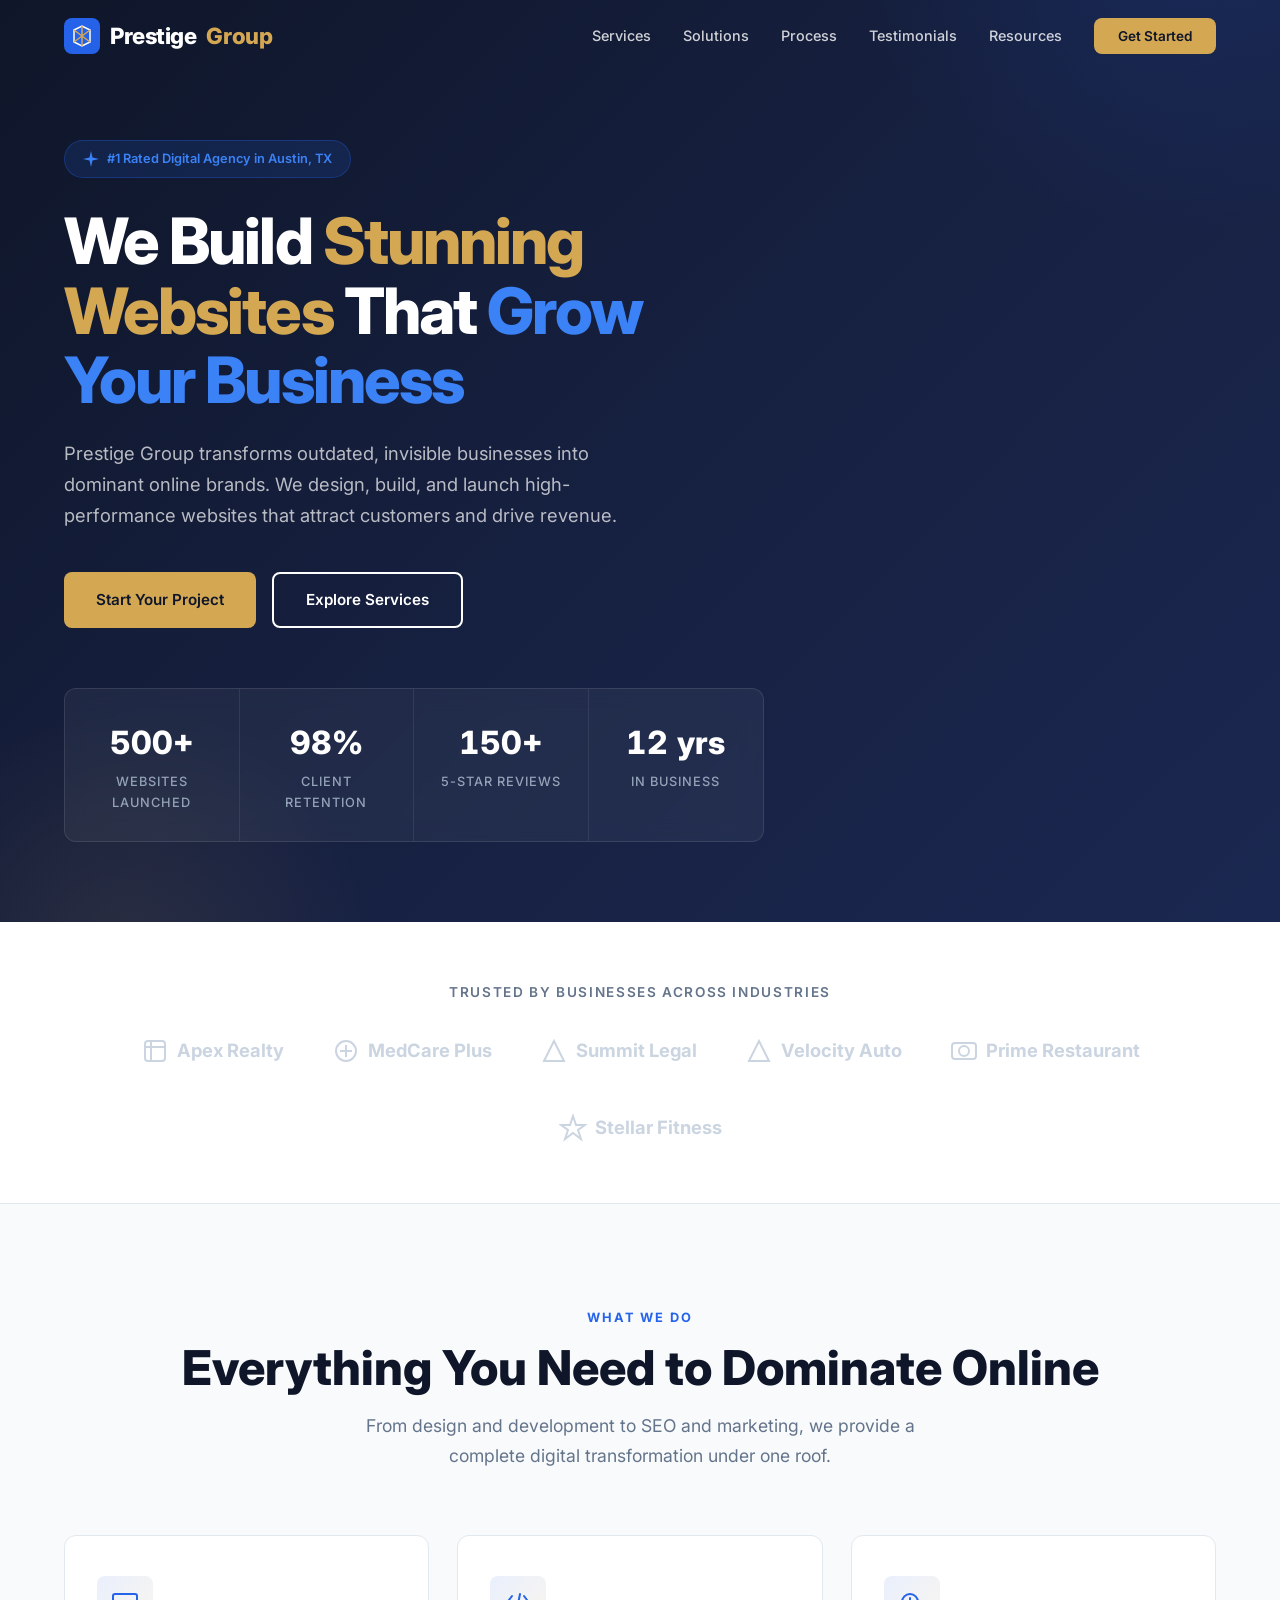
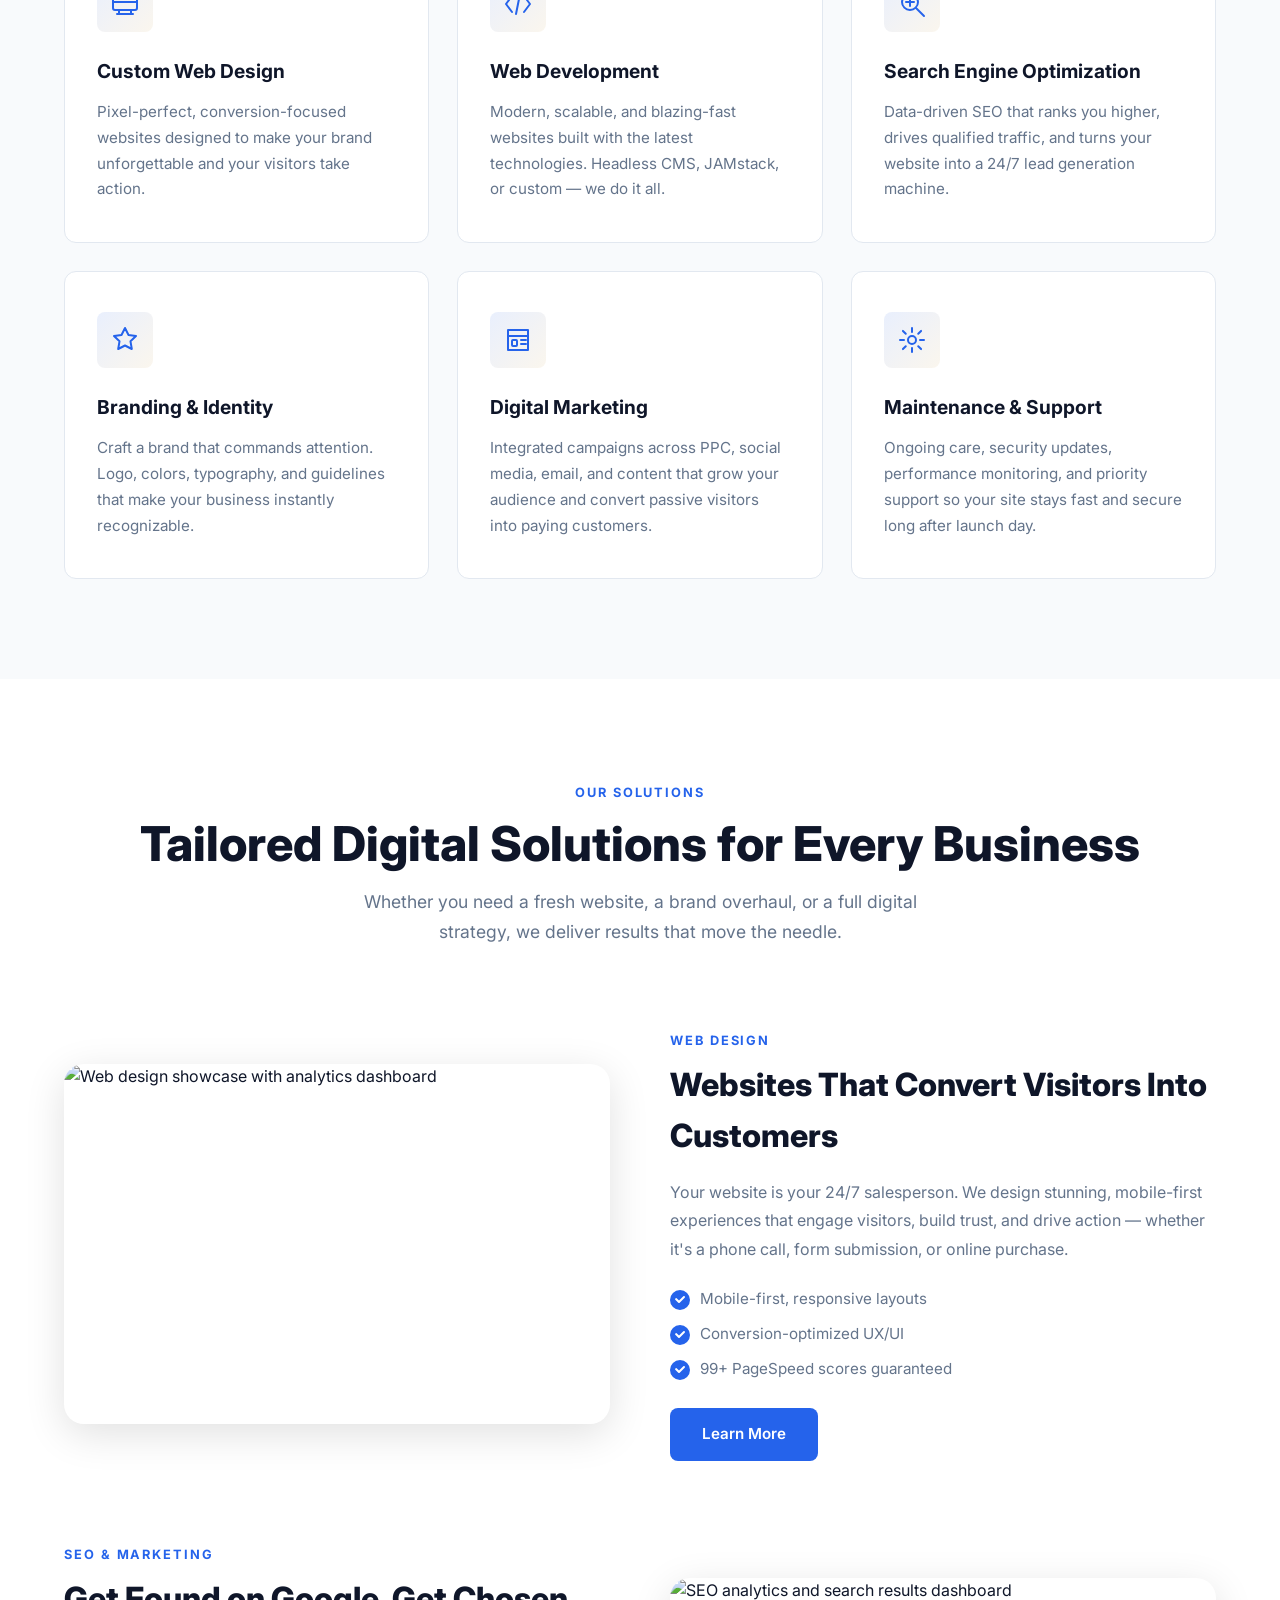
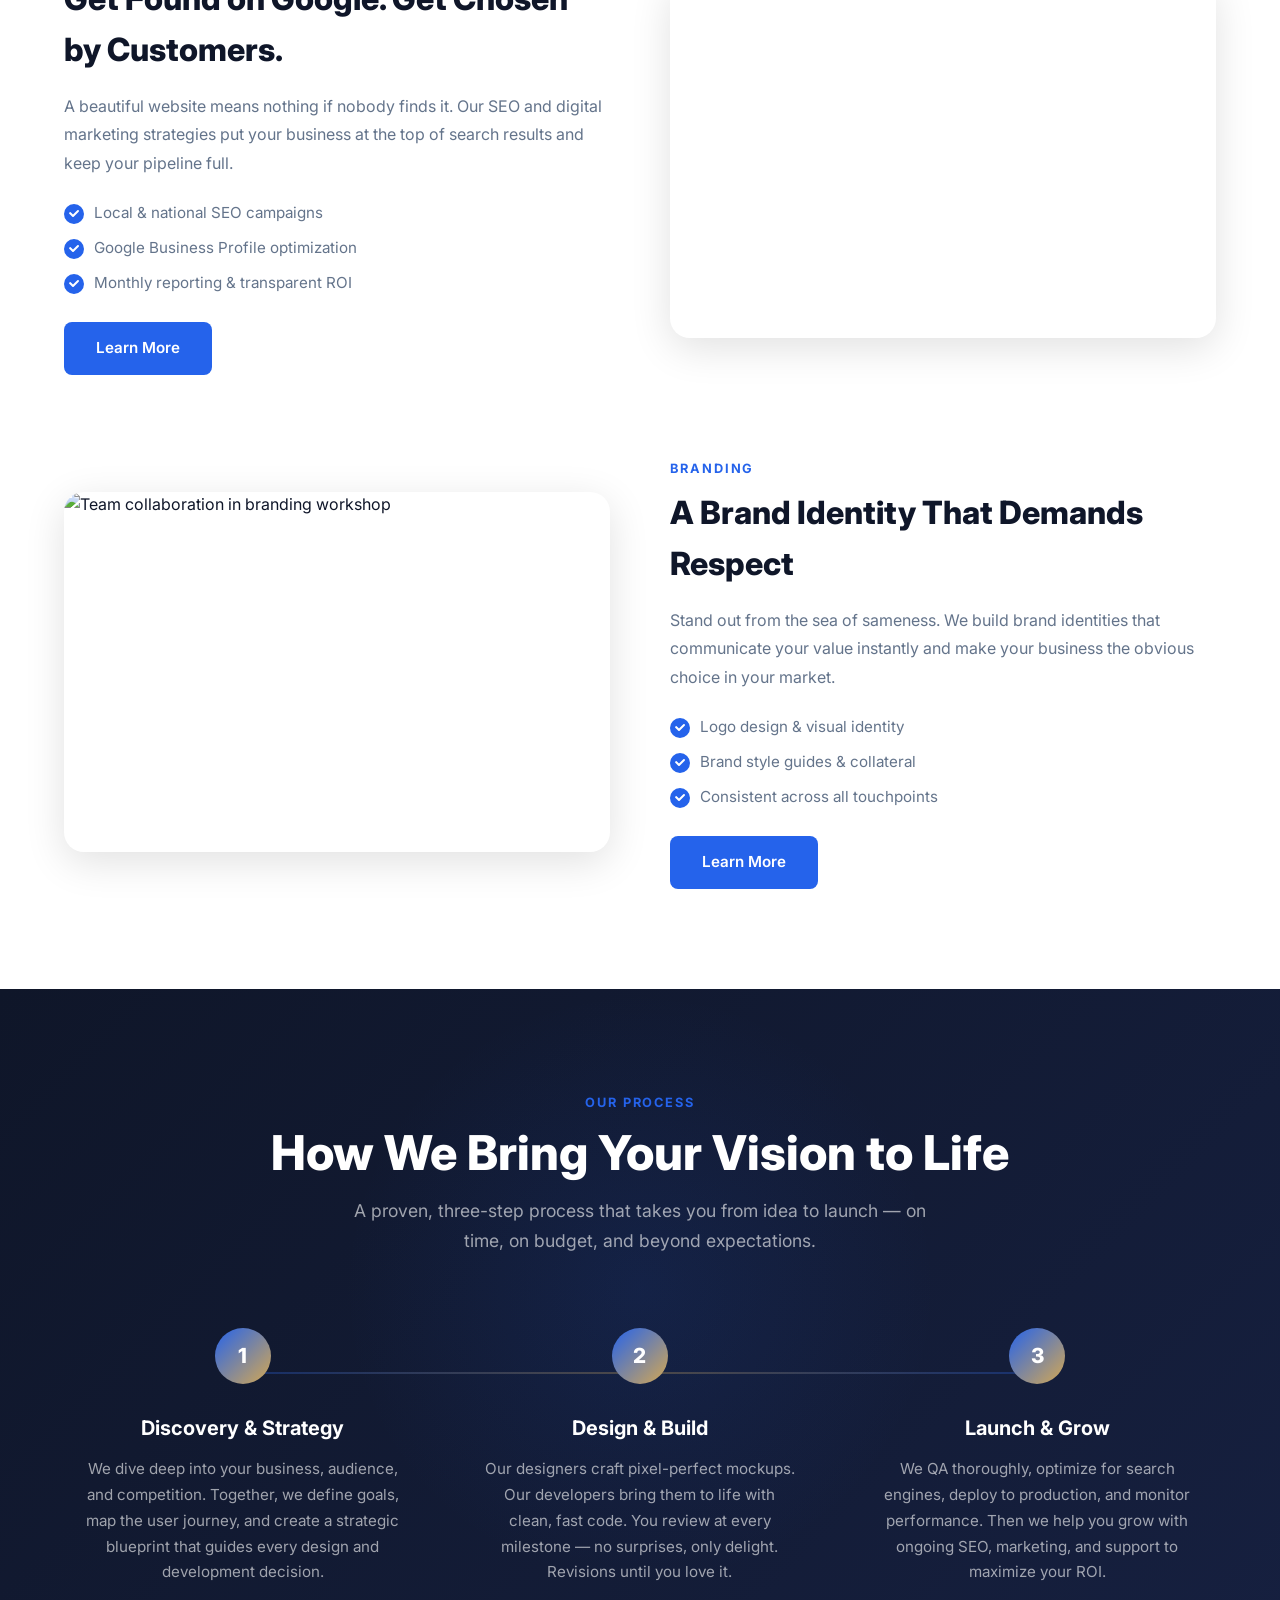
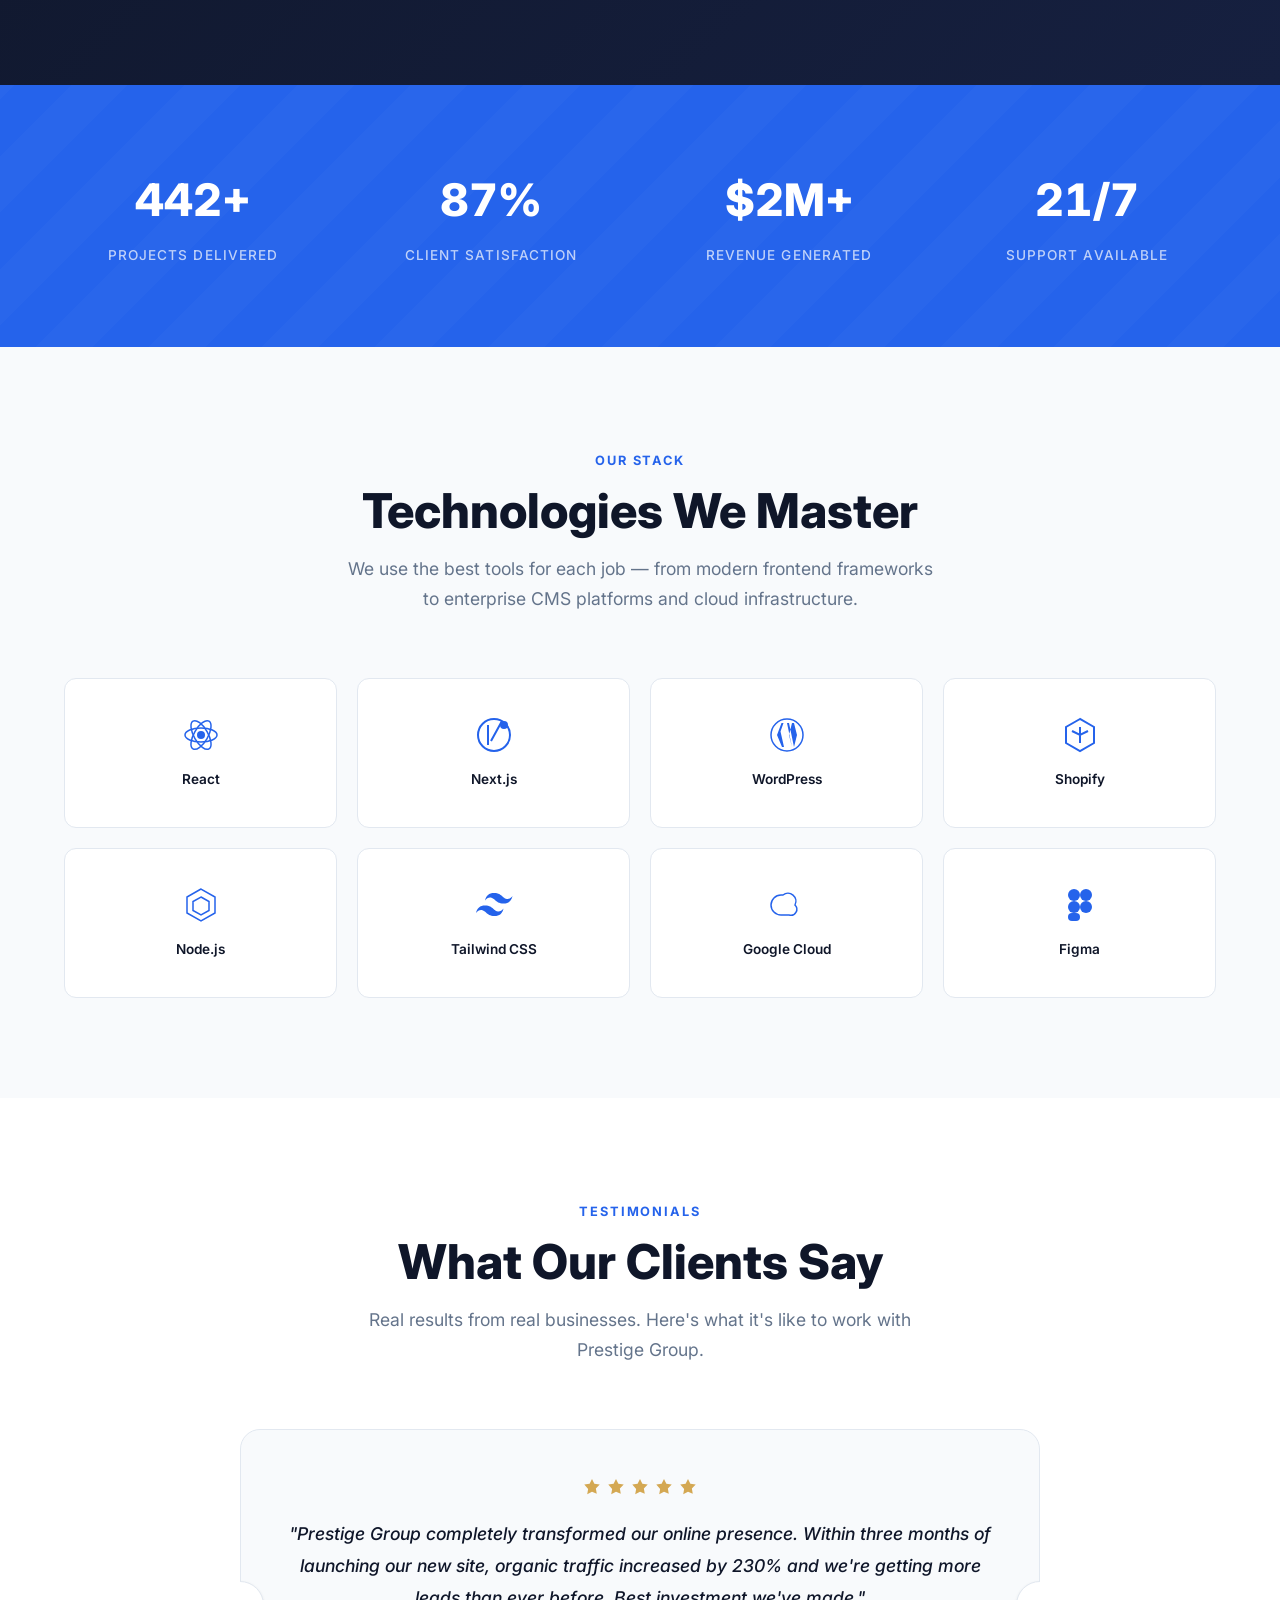
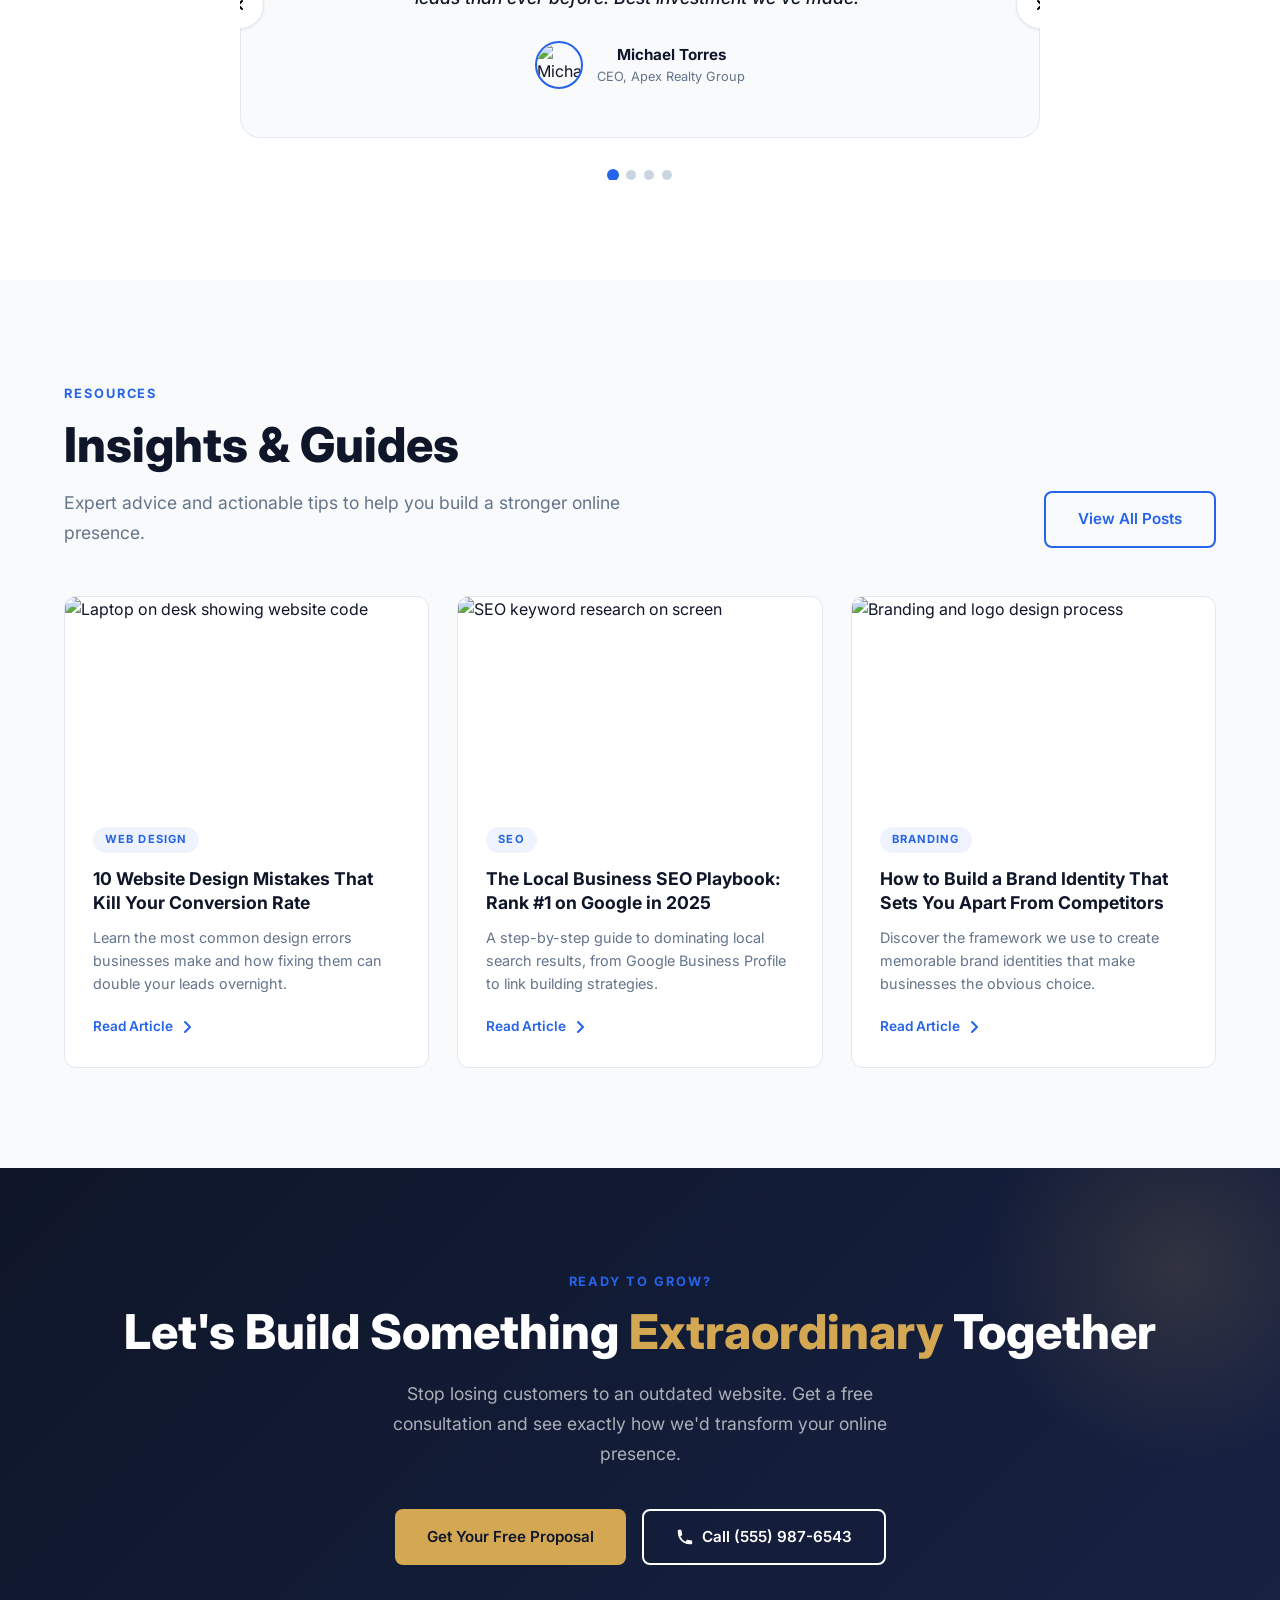
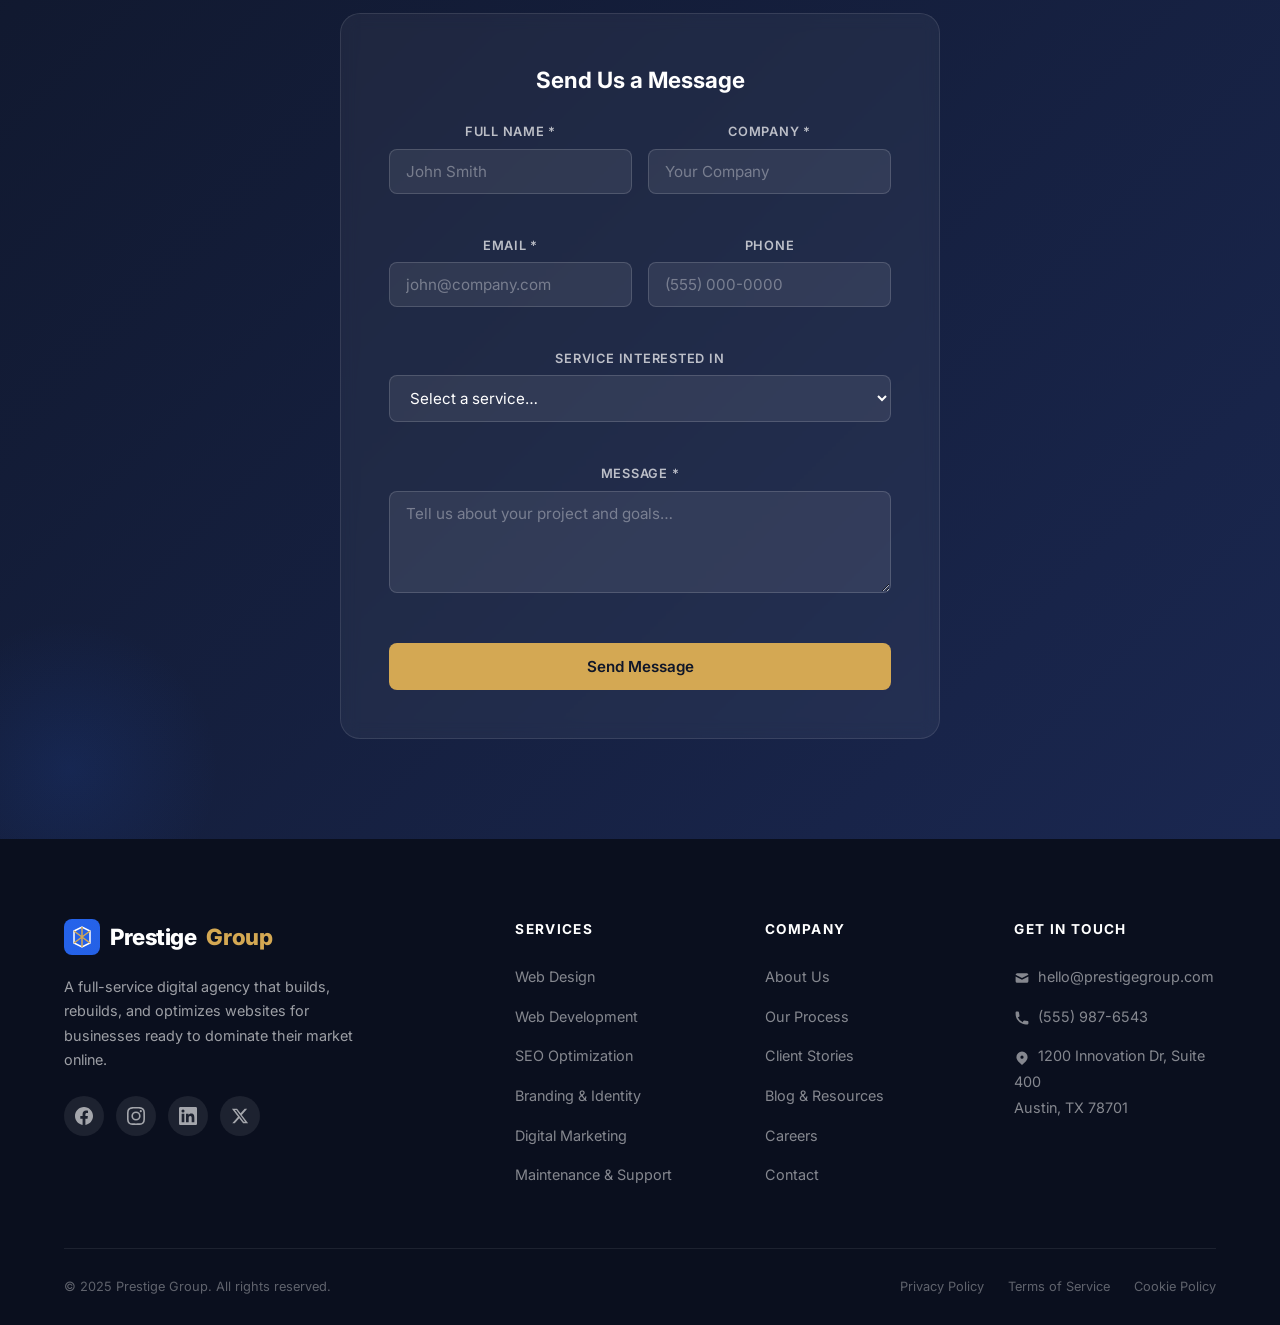
==== prestige-website/index.html @ 21df9520 "Add Prestige Group website - full clone of flexe.com rebrand - index.html (2783 lines): Complete 12-" ====
<!DOCTYPE html>
<html lang="en">
<head>
  <meta charset="UTF-8">
  <meta name="viewport" content="width=device-width, initial-scale=1.0">
  <meta name="description" content="Prestige Group — Full-service digital agency specializing in web design, development, SEO, branding, and digital marketing for businesses that want to stand out online.">
  <meta name="keywords" content="web design, web development, SEO, branding, digital marketing, Prestige Group">
  <meta name="author" content="Prestige Group">
  <meta property="og:title" content="Prestige Group — Digital Agency">
  <meta property="og:description" content="We build stunning websites and powerful digital presences for businesses ready to grow.">
  <meta property="og:type" content="website">
  <meta property="og:url" content="https://www.prestigegroup.com">
  <meta property="og:image" content="https://www.prestigegroup.com/assets/og-image.jpg">
  <title>Prestige Group — Digital Agency | Web Design, Development & Marketing</title>

  <!-- Google Fonts -->
  <link rel="preconnect" href="https://fonts.googleapis.com">
  <link rel="preconnect" href="https://fonts.gstatic.com" crossorigin>
  <link href="https://fonts.googleapis.com/css2?family=Inter:wght@400;500;600;700;800&display=swap" rel="stylesheet">

  <!-- 1. Organization Schema -->
  <script type="application/ld+json">
  {
    "@context": "https://schema.org",
    "@type": "Organization",
    "@id": "https://www.prestigegroup.com/#organization",
    "name": "Prestige Group",
    "alternateName": "Prestige Group Digital",
    "url": "https://www.prestigegroup.com",
    "logo": {
      "@type": "ImageObject",
      "url": "https://www.prestigegroup.com/assets/logo.png",
      "width": 300,
      "height": 60
    },
    "description": "Prestige Group is a full-service digital agency specializing in web design, web development, SEO, branding, and digital marketing for businesses that want to stand out online.",
    "foundingDate": "2018",
    "founders": [
      {
        "@type": "Person",
        "name": "Alex Carter"
      }
    ],
    "sameAs": [
      "https://www.facebook.com/prestigegroupdigital",
      "https://www.instagram.com/prestigegroupdigital",
      "https://www.linkedin.com/company/prestigegroupdigital",
      "https://twitter.com/prestigegrp"
    ],
    "contactPoint": {
      "@type": "ContactPoint",
      "telephone": "+1-555-987-6543",
      "contactType": "customer service",
      "availableLanguage": ["English"]
    }
  }
  </script>

  <!-- 2. LocalBusiness Schema -->
  <script type="application/ld+json">
  {
    "@context": "https://schema.org",
    "@type": "LocalBusiness",
    "@id": "https://www.prestigegroup.com/#localbusiness",
    "name": "Prestige Group",
    "image": "https://www.prestigegroup.com/assets/office.jpg",
    "url": "https://www.prestigegroup.com",
    "telephone": "+1-555-987-6543",
    "email": "hello@prestigegroup.com",
    "address": {
      "@type": "PostalAddress",
      "streetAddress": "1200 Innovation Drive, Suite 400",
      "addressLocality": "Austin",
      "addressRegion": "TX",
      "postalCode": "78701",
      "addressCountry": "US"
    },
    "geo": {
      "@type": "GeoCoordinates",
      "latitude": 30.2672,
      "longitude": -97.7431
    },
    "openingHoursSpecification": [
      {
        "@type": "OpeningHoursSpecification",
        "dayOfWeek": ["Monday", "Tuesday", "Wednesday", "Thursday", "Friday"],
        "opens": "09:00",
        "closes": "18:00"
      }
    ],
    "priceRange": "$$$",
    "currenciesAccepted": "USD",
    "paymentAccepted": "Credit Card, Invoice"
  }
  </script>

  <!-- 3. WebSite Schema with SearchAction -->
  <script type="application/ld+json">
  {
    "@context": "https://schema.org",
    "@type": "WebSite",
    "@id": "https://www.prestigegroup.com/#website",
    "name": "Prestige Group",
    "url": "https://www.prestigegroup.com",
    "publisher": {
      "@id": "https://www.prestigegroup.com/#organization"
    },
    "potentialAction": {
      "@type": "SearchAction",
      "target": {
        "@type": "EntryPoint",
        "urlTemplate": "https://www.prestigegroup.com/search?q={search_term_string}"
      },
      "query-input": "required name=search_term_string"
    }
  }
  </script>

  <!-- 4a. Service Schema — Web Design -->
  <script type="application/ld+json">
  {
    "@context": "https://schema.org",
    "@type": "Service",
    "@id": "https://www.prestigegroup.com/#service-web-design",
    "name": "Professional Web Design",
    "description": "Custom, conversion-focused website design that elevates your brand and engages your audience. Mobile-first, fast, and visually stunning.",
    "provider": {
      "@id": "https://www.prestigegroup.com/#organization"
    },
    "serviceType": "Web Design",
    "areaServed": {
      "@type": "Country",
      "name": "United States"
    },
    "offers": {
      "@type": "Offer",
      "priceCurrency": "USD",
      "availability": "https://schema.org/InStock"
    }
  }
  </script>

  <!-- 4b. Service Schema — Web Development -->
  <script type="application/ld+json">
  {
    "@context": "https://schema.org",
    "@type": "Service",
    "@id": "https://www.prestigegroup.com/#service-web-development",
    "name": "Web Development",
    "description": "Full-stack web development using modern frameworks and headless CMS architectures. Scalable, secure, and blazing fast.",
    "provider": {
      "@id": "https://www.prestigegroup.com/#organization"
    },
    "serviceType": "Web Development",
    "areaServed": {
      "@type": "Country",
      "name": "United States"
    },
    "offers": {
      "@type": "Offer",
      "priceCurrency": "USD",
      "availability": "https://schema.org/InStock"
    }
  }
  </script>

  <!-- 4c. Service Schema — SEO -->
  <script type="application/ld+json">
  {
    "@context": "https://schema.org",
    "@type": "Service",
    "@id": "https://www.prestigegroup.com/#service-seo",
    "name": "Search Engine Optimization",
    "description": "Data-driven SEO strategies that boost organic rankings, drive qualified traffic, and deliver measurable ROI for your business.",
    "provider": {
      "@id": "https://www.prestigegroup.com/#organization"
    },
    "serviceType": "SEO",
    "areaServed": {
      "@type": "Country",
      "name": "United States"
    },
    "offers": {
      "@type": "Offer",
      "priceCurrency": "USD",
      "availability": "https://schema.org/InStock"
    }
  }
  </script>

  <!-- 4d. Service Schema — Branding -->
  <script type="application/ld+json">
  {
    "@context": "https://schema.org",
    "@type": "Service",
    "@id": "https://www.prestigegroup.com/#service-branding",
    "name": "Branding & Visual Identity",
    "description": "Craft a memorable brand identity with logo design, color systems, typography, and brand guidelines that resonate with your target audience.",
    "provider": {
      "@id": "https://www.prestigegroup.com/#organization"
    },
    "serviceType": "Branding",
    "areaServed": {
      "@type": "Country",
      "name": "United States"
    },
    "offers": {
      "@type": "Offer",
      "priceCurrency": "USD",
      "availability": "https://schema.org/InStock"
    }
  }
  </script>

  <!-- 4e. Service Schema — Digital Marketing -->
  <script type="application/ld+json">
  {
    "@context": "https://schema.org",
    "@type": "Service",
    "@id": "https://www.prestigegroup.com/#service-digital-marketing",
    "name": "Digital Marketing",
    "description": "Integrated digital marketing campaigns across PPC, social media, email, and content marketing to grow your audience and convert leads.",
    "provider": {
      "@id": "https://www.prestigegroup.com/#organization"
    },
    "serviceType": "Digital Marketing",
    "areaServed": {
      "@type": "Country",
      "name": "United States"
    },
    "offers": {
      "@type": "Offer",
      "priceCurrency": "USD",
      "availability": "https://schema.org/InStock"
    }
  }
  </script>

  <!-- 5. BreadcrumbList Schema -->
  <script type="application/ld+json">
  {
    "@context": "https://schema.org",
    "@type": "BreadcrumbList",
    "itemListElement": [
      {
        "@type": "ListItem",
        "position": 1,
        "name": "Home",
        "item": "https://www.prestigegroup.com"
      },
      {
        "@type": "ListItem",
        "position": 2,
        "name": "Services",
        "item": "https://www.prestigegroup.com/#solutions"
      },
      {
        "@type": "ListItem",
        "position": 3,
        "name": "About",
        "item": "https://www.prestigegroup.com/#about"
      },
      {
        "@type": "ListItem",
        "position": 4,
        "name": "Contact",
        "item": "https://www.prestigegroup.com/#contact"
      }
    ]
  }
  </script>

  <!-- 6. FAQPage Schema -->
  <script type="application/ld+json">
  {
    "@context": "https://schema.org",
    "@type": "FAQPage",
    "mainEntity": [
      {
        "@type": "Question",
        "name": "What services does Prestige Group offer?",
        "acceptedAnswer": {
          "@type": "Answer",
          "text": "Prestige Group offers a full suite of digital services including custom web design, web development, search engine optimization (SEO), branding and visual identity, and integrated digital marketing campaigns. We help businesses build a powerful online presence from strategy through execution."
        }
      },
      {
        "@type": "Question",
        "name": "How long does it take to build a custom website?",
        "acceptedAnswer": {
          "@type": "Answer",
          "text": "Most custom website projects take between 4 and 10 weeks depending on complexity, number of pages, and feature requirements. A simple marketing site can launch in 4–5 weeks, while an enterprise-level site with custom integrations may take 8–10 weeks. We provide a detailed timeline after our discovery phase."
        }
      },
      {
        "@type": "Question",
        "name": "How much does a new website cost?",
        "acceptedAnswer": {
          "@type": "Answer",
          "text": "Pricing varies based on scope and complexity. A standard business website typically starts at $5,000, while larger e-commerce or SaaS platforms can range from $15,000 to $50,000+. We provide transparent, itemized proposals so you know exactly what you're paying for — no hidden fees."
        }
      },
      {
        "@type": "Question",
        "name": "Will my website be mobile-friendly and fast?",
        "acceptedAnswer": {
          "@type": "Answer",
          "text": "Absolutely. Every site we build is mobile-first and fully responsive across all devices. We also prioritize Core Web Vitals — LCP, FID, and CLS — to ensure fast load times, smooth interactions, and strong Google PageSpeed scores. Performance is baked into our process, not bolted on at the end."
        }
      },
      {
        "@type": "Question",
        "name": "Do you offer ongoing maintenance and support after launch?",
        "acceptedAnswer": {
          "@type": "Answer",
          "text": "Yes. We offer flexible maintenance plans that include security updates, content changes, performance monitoring, and priority support. Whether you need a monthly retainer or ad-hoc assistance, we're here to keep your site running smoothly long after launch day."
        }
      },
      {
        "@type": "Question",
        "name": "How does Prestige Group approach SEO for new websites?",
        "acceptedAnswer": {
          "@type": "Answer",
          "text": "SEO is integrated from day one — not an afterthought. We build sites with clean semantic HTML, proper heading hierarchy, structured data, optimized URL structures, and fast page loads. For ongoing SEO, we offer keyword research, content strategy, technical audits, link building, and monthly reporting to grow your organic traffic over time."
        }
      }
    ]
  }
  </script>

  <style>
    /* ============================================================
       CSS RESET & BASE
       ============================================================ */
    *, *::before, *::after {
      margin: 0;
      padding: 0;
      box-sizing: border-box;
    }

    :root {
      --navy: #0F1629;
      --blue: #2563EB;
      --blue-light: #3b82f6;
      --blue-dark: #1d4ed8;
      --gold: #D4A853;
      --gold-light: #e2be78;
      --gray: #F8FAFC;
      --gray-mid: #94A3B8;
      --gray-dark: #64748B;
      --white: #ffffff;
      --shadow-sm: 0 1px 3px rgba(0,0,0,0.08);
      --shadow-md: 0 4px 14px rgba(0,0,0,0.1);
      --shadow-lg: 0 10px 40px rgba(0,0,0,0.12);
      --radius-sm: 8px;
      --radius-md: 12px;
      --radius-lg: 20px;
      --transition: 0.3s ease;
    }

    html {
      scroll-behavior: smooth;
      font-size: 16px;
    }

    body {
      font-family: 'Inter', -apple-system, BlinkMacSystemFont, 'Segoe UI', Roboto, sans-serif;
      color: var(--navy);
      background: var(--white);
      line-height: 1.6;
      overflow-x: hidden;
      -webkit-font-smoothing: antialiased;
      -moz-osx-font-smoothing: grayscale;
    }

    a {
      text-decoration: none;
      color: inherit;
      transition: color var(--transition);
    }

    img {
      max-width: 100%;
      height: auto;
      display: block;
    }

    ul, ol { list-style: none; }

    .container {
      width: 100%;
      max-width: 1200px;
      margin: 0 auto;
      padding: 0 24px;
    }

    .section-label {
      display: inline-block;
      font-size: 0.8rem;
      font-weight: 700;
      letter-spacing: 0.15em;
      text-transform: uppercase;
      color: var(--blue);
      margin-bottom: 12px;
    }

    .section-title {
      font-size: clamp(2rem, 4vw, 3rem);
      font-weight: 800;
      line-height: 1.15;
      margin-bottom: 16px;
      color: var(--navy);
    }

    .section-subtitle {
      font-size: 1.1rem;
      color: var(--gray-dark);
      max-width: 600px;
      line-height: 1.7;
    }

    .btn {
      display: inline-flex;
      align-items: center;
      justify-content: center;
      gap: 8px;
      padding: 14px 32px;
      font-family: inherit;
      font-size: 0.95rem;
      font-weight: 600;
      border-radius: var(--radius-sm);
      border: none;
      cursor: pointer;
      transition: all var(--transition);
      text-decoration: none;
    }

    .btn-primary {
      background: var(--blue);
      color: var(--white);
    }
    .btn-primary:hover {
      background: var(--blue-dark);
      transform: translateY(-2px);
      box-shadow: 0 6px 20px rgba(37, 99, 235, 0.35);
    }

    .btn-secondary {
      background: transparent;
      color: var(--white);
      border: 2px solid var(--white);
    }
    .btn-secondary:hover {
      background: var(--white);
      color: var(--navy);
    }

    .btn-gold {
      background: var(--gold);
      color: var(--navy);
    }
    .btn-gold:hover {
      background: var(--gold-light);
      transform: translateY(-2px);
      box-shadow: 0 6px 20px rgba(212, 168, 83, 0.35);
    }

    .btn-outline {
      background: transparent;
      color: var(--blue);
      border: 2px solid var(--blue);
    }
    .btn-outline:hover {
      background: var(--blue);
      color: var(--white);
    }

    /* ============================================================
       LOADING SCREEN
       ============================================================ */
    #loader {
      position: fixed;
      inset: 0;
      z-index: 10000;
      background: var(--navy);
      display: flex;
      align-items: center;
      justify-content: center;
      transition: opacity 0.6s ease, visibility 0.6s ease;
    }
    #loader.loader--hidden {
      opacity: 0;
      visibility: hidden;
    }
    .loader-spinner {
      width: 48px;
      height: 48px;
      border: 4px solid rgba(255,255,255,0.15);
      border-top-color: var(--gold);
      border-radius: 50%;
      animation: spin 0.8s linear infinite;
    }
    @keyframes spin {
      to { transform: rotate(360deg); }
    }

    /* ============================================================
       SECTION 1 — STICKY NAVBAR
       ============================================================ */
    .navbar {
      position: fixed;
      top: 0;
      left: 0;
      width: 100%;
      z-index: 1000;
      padding: 18px 0;
      transition: all var(--transition);
      background: transparent;
    }

    .navbar--scrolled {
      background: rgba(15, 22, 41, 0.95);
      backdrop-filter: blur(12px);
      -webkit-backdrop-filter: blur(12px);
      padding: 10px 0;
      box-shadow: 0 2px 20px rgba(0,0,0,0.15);
    }

    .navbar .container {
      display: flex;
      align-items: center;
      justify-content: space-between;
    }

    .nav-logo {
      display: flex;
      align-items: center;
      gap: 10px;
      font-size: 1.4rem;
      font-weight: 800;
      color: var(--white);
      letter-spacing: -0.02em;
    }

    .nav-logo svg {
      width: 36px;
      height: 36px;
    }

    .nav-logo .logo-gold {
      color: var(--gold);
    }

    .nav-links {
      display: flex;
      align-items: center;
      gap: 32px;
    }

    .nav-link {
      font-size: 0.9rem;
      font-weight: 500;
      color: rgba(255,255,255,0.8);
      transition: color var(--transition);
      position: relative;
    }

    .nav-link::after {
      content: '';
      position: absolute;
      bottom: -4px;
      left: 0;
      width: 0;
      height: 2px;
      background: var(--gold);
      transition: width var(--transition);
    }

    .nav-link:hover,
    .nav-link--active {
      color: var(--white);
    }

    .nav-link:hover::after,
    .nav-link--active::after {
      width: 100%;
    }

    .nav-cta {
      padding: 10px 24px;
      font-size: 0.85rem;
      font-weight: 600;
      background: var(--gold);
      color: var(--navy);
      border-radius: var(--radius-sm);
      transition: all var(--transition);
    }

    .nav-cta:hover {
      background: var(--gold-light);
      transform: translateY(-1px);
    }

    .hamburger {
      display: none;
      flex-direction: column;
      gap: 5px;
      background: none;
      border: none;
      cursor: pointer;
      padding: 4px;
      z-index: 1001;
    }

    .hamburger span {
      display: block;
      width: 26px;
      height: 2.5px;
      background: var(--white);
      border-radius: 2px;
      transition: all var(--transition);
    }

    .hamburger--active span:nth-child(1) {
      transform: translateY(7.5px) rotate(45deg);
    }
    .hamburger--active span:nth-child(2) {
      opacity: 0;
    }
    .hamburger--active span:nth-child(3) {
      transform: translateY(-7.5px) rotate(-45deg);
    }

    /* ============================================================
       SECTION 2 — HERO WITH STATS BAR
       ============================================================ */
    .hero {
      position: relative;
      min-height: 100vh;
      display: flex;
      align-items: center;
      background: linear-gradient(135deg, var(--navy) 0%, #162040 50%, #1a2750 100%);
      overflow: hidden;
      padding-top: 80px;
    }

    .hero::before {
      content: '';
      position: absolute;
      top: -50%;
      right: -20%;
      width: 700px;
      height: 700px;
      background: radial-gradient(circle, rgba(37, 99, 235, 0.15) 0%, transparent 70%);
      border-radius: 50%;
    }

    .hero::after {
      content: '';
      position: absolute;
      bottom: -30%;
      left: -10%;
      width: 500px;
      height: 500px;
      background: radial-gradient(circle, rgba(212, 168, 83, 0.1) 0%, transparent 70%);
      border-radius: 50%;
    }

    .hero .container {
      position: relative;
      z-index: 2;
    }

    .hero-content {
      max-width: 700px;
      padding: 60px 0 80px;
    }

    .hero-badge {
      display: inline-flex;
      align-items: center;
      gap: 8px;
      padding: 8px 18px;
      background: rgba(37, 99, 235, 0.15);
      border: 1px solid rgba(37, 99, 235, 0.3);
      border-radius: 100px;
      font-size: 0.8rem;
      font-weight: 600;
      color: var(--blue-light);
      margin-bottom: 28px;
    }

    .hero-badge svg {
      width: 16px;
      height: 16px;
    }

    .hero-title {
      font-size: clamp(2.5rem, 5.5vw, 4rem);
      font-weight: 800;
      line-height: 1.08;
      color: var(--white);
      margin-bottom: 24px;
      letter-spacing: -0.03em;
    }

    .hero-title .text-gold {
      color: var(--gold);
    }

    .hero-title .text-blue {
      color: var(--blue-light);
    }

    .hero-description {
      font-size: 1.15rem;
      color: rgba(255,255,255,0.7);
      line-height: 1.7;
      margin-bottom: 40px;
      max-width: 560px;
    }

    .hero-buttons {
      display: flex;
      flex-wrap: wrap;
      gap: 16px;
      margin-bottom: 60px;
    }

    /* Stats Bar */
    .hero-stats {
      display: grid;
      grid-template-columns: repeat(4, 1fr);
      gap: 0;
      background: rgba(255,255,255,0.05);
      border: 1px solid rgba(255,255,255,0.1);
      border-radius: var(--radius-md);
      backdrop-filter: blur(10px);
      overflow: hidden;
    }

    .hero-stat {
      padding: 28px 24px;
      text-align: center;
      border-right: 1px solid rgba(255,255,255,0.08);
    }

    .hero-stat:last-child {
      border-right: none;
    }

    .stat-number {
      font-size: 2rem;
      font-weight: 800;
      color: var(--white);
      margin-bottom: 4px;
      font-variant-numeric: tabular-nums;
    }

    .stat-label {
      font-size: 0.8rem;
      font-weight: 500;
      color: var(--gray-mid);
      text-transform: uppercase;
      letter-spacing: 0.08em;
    }

    /* ============================================================
       SECTION 3 — SOCIAL PROOF
       ============================================================ */
    .social-proof {
      padding: 60px 0;
      background: var(--white);
      border-bottom: 1px solid #e2e8f0;
    }

    .social-proof-label {
      text-align: center;
      font-size: 0.85rem;
      font-weight: 600;
      color: var(--gray-dark);
      text-transform: uppercase;
      letter-spacing: 0.12em;
      margin-bottom: 32px;
    }

    .social-logos {
      display: flex;
      align-items: center;
      justify-content: center;
      gap: 48px;
      flex-wrap: wrap;
    }

    .social-logo-item {
      display: flex;
      align-items: center;
      gap: 8px;
      font-size: 1.15rem;
      font-weight: 700;
      color: #cbd5e1;
      transition: color var(--transition);
    }

    .social-logo-item:hover {
      color: var(--gray-dark);
    }

    .social-logo-item svg {
      width: 28px;
      height: 28px;
    }

    /* ============================================================
       SECTION 4 — FEATURE CARDS (6 cards)
       ============================================================ */
    .features {
      padding: 100px 0;
      background: var(--gray);
    }

    .features-header {
      text-align: center;
      margin-bottom: 64px;
    }

    .features-header .section-subtitle {
      margin: 0 auto;
    }

    .features-grid {
      display: grid;
      grid-template-columns: repeat(3, 1fr);
      gap: 28px;
    }

    .feature-card {
      background: var(--white);
      padding: 40px 32px;
      border-radius: var(--radius-md);
      border: 1px solid #e2e8f0;
      transition: all var(--transition);
      position: relative;
      overflow: hidden;
    }

    .feature-card::before {
      content: '';
      position: absolute;
      top: 0;
      left: 0;
      width: 100%;
      height: 3px;
      background: linear-gradient(90deg, var(--blue), var(--gold));
      opacity: 0;
      transition: opacity var(--transition);
    }

    .feature-card:hover {
      transform: translateY(-6px);
      box-shadow: var(--shadow-lg);
    }

    .feature-card:hover::before {
      opacity: 1;
    }

    .feature-icon {
      width: 56px;
      height: 56px;
      display: flex;
      align-items: center;
      justify-content: center;
      background: linear-gradient(135deg, rgba(37, 99, 235, 0.1), rgba(212, 168, 83, 0.1));
      border-radius: var(--radius-sm);
      margin-bottom: 24px;
      color: var(--blue);
    }

    .feature-icon svg {
      width: 28px;
      height: 28px;
    }

    .feature-card h3 {
      font-size: 1.2rem;
      font-weight: 700;
      margin-bottom: 12px;
      color: var(--navy);
    }

    .feature-card p {
      font-size: 0.95rem;
      color: var(--gray-dark);
      line-height: 1.7;
    }

    /* ============================================================
       SECTION 5 — SOLUTIONS (Alternating left-right with images)
       ============================================================ */
    .solutions {
      padding: 100px 0;
      background: var(--white);
    }

    .solutions-header {
      text-align: center;
      margin-bottom: 80px;
    }

    .solutions-header .section-subtitle {
      margin: 0 auto;
    }

    .solution-row {
      display: grid;
      grid-template-columns: 1fr 1fr;
      gap: 60px;
      align-items: center;
      margin-bottom: 80px;
    }

    .solution-row:last-child {
      margin-bottom: 0;
    }

    .solution-row:nth-child(even) .solution-text {
      order: 2;
    }

    .solution-row:nth-child(even) .solution-image {
      order: 1;
    }

    .solution-text .section-label {
      margin-bottom: 8px;
    }

    .solution-text h3 {
      font-size: clamp(1.5rem, 3vw, 2rem);
      font-weight: 800;
      margin-bottom: 16px;
      color: var(--navy);
    }

    .solution-text p {
      font-size: 1rem;
      color: var(--gray-dark);
      line-height: 1.8;
      margin-bottom: 24px;
    }

    .solution-text ul {
      margin-bottom: 28px;
    }

    .solution-text li {
      display: flex;
      align-items: flex-start;
      gap: 10px;
      font-size: 0.95rem;
      color: var(--gray-dark);
      margin-bottom: 12px;
      line-height: 1.5;
    }

    .solution-text li svg {
      flex-shrink: 0;
      width: 20px;
      height: 20px;
      color: var(--blue);
      margin-top: 2px;
    }

    .solution-image {
      border-radius: var(--radius-lg);
      overflow: hidden;
      box-shadow: var(--shadow-lg);
    }

    .solution-image img {
      width: 100%;
      height: 360px;
      object-fit: cover;
      transition: transform 0.5s ease;
    }

    .solution-image:hover img {
      transform: scale(1.03);
    }

    /* ============================================================
       SECTION 6 — HOW IT WORKS (3 steps on dark bg)
       ============================================================ */
    .how-it-works {
      padding: 100px 0;
      background: linear-gradient(135deg, var(--navy) 0%, #162040 100%);
      position: relative;
      overflow: hidden;
    }

    .how-it-works::before {
      content: '';
      position: absolute;
      top: 0;
      left: 50%;
      transform: translateX(-50%);
      width: 600px;
      height: 600px;
      background: radial-gradient(circle, rgba(37, 99, 235, 0.1) 0%, transparent 70%);
      border-radius: 50%;
    }

    .how-it-works .container {
      position: relative;
      z-index: 2;
    }

    .how-it-works-header {
      text-align: center;
      margin-bottom: 72px;
    }

    .how-it-works-header .section-title {
      color: var(--white);
    }

    .how-it-works-header .section-subtitle {
      color: rgba(255,255,255,0.6);
      margin: 0 auto;
    }

    .steps-grid {
      display: grid;
      grid-template-columns: repeat(3, 1fr);
      gap: 40px;
      position: relative;
    }

    .steps-grid::before {
      content: '';
      position: absolute;
      top: 44px;
      left: 16.66%;
      width: 66.66%;
      height: 2px;
      background: linear-gradient(90deg, var(--blue), var(--gold), var(--blue));
      opacity: 0.3;
    }

    .step-card {
      text-align: center;
      padding: 0 20px;
    }

    .step-number {
      display: inline-flex;
      align-items: center;
      justify-content: center;
      width: 56px;
      height: 56px;
      border-radius: 50%;
      background: linear-gradient(135deg, var(--blue), var(--gold));
      font-size: 1.3rem;
      font-weight: 800;
      color: var(--white);
      margin-bottom: 28px;
      position: relative;
      z-index: 1;
    }

    .step-card h3 {
      font-size: 1.25rem;
      font-weight: 700;
      color: var(--white);
      margin-bottom: 12px;
    }

    .step-card p {
      font-size: 0.95rem;
      color: rgba(255,255,255,0.6);
      line-height: 1.7;
    }

    /* ============================================================
       SECTION 7 — STATS COUNTER BAND
       ============================================================ */
    .stats-band {
      padding: 80px 0;
      background: var(--blue);
      position: relative;
      overflow: hidden;
    }

    .stats-band::before {
      content: '';
      position: absolute;
      inset: 0;
      background: repeating-linear-gradient(
        -45deg,
        transparent,
        transparent 40px,
        rgba(255,255,255,0.02) 40px,
        rgba(255,255,255,0.02) 80px
      );
    }

    .stats-band .container {
      position: relative;
      z-index: 1;
    }

    .stats-grid {
      display: grid;
      grid-template-columns: repeat(4, 1fr);
      gap: 40px;
      text-align: center;
    }

    .stats-grid .stat-number {
      font-size: 2.8rem;
      font-weight: 800;
      color: var(--white);
      margin-bottom: 8px;
      font-variant-numeric: tabular-nums;
    }

    .stats-grid .stat-label {
      font-size: 0.85rem;
      font-weight: 500;
      color: rgba(255,255,255,0.7);
      text-transform: uppercase;
      letter-spacing: 0.08em;
    }

    /* ============================================================
       SECTION 8 — TECH GRID
       ============================================================ */
    .tech-grid {
      padding: 100px 0;
      background: var(--gray);
    }

    .tech-grid-header {
      text-align: center;
      margin-bottom: 64px;
    }

    .tech-grid-header .section-subtitle {
      margin: 0 auto;
    }

    .tech-items {
      display: grid;
      grid-template-columns: repeat(4, 1fr);
      gap: 20px;
    }

    .tech-item {
      display: flex;
      flex-direction: column;
      align-items: center;
      justify-content: center;
      gap: 14px;
      padding: 36px 20px;
      background: var(--white);
      border: 1px solid #e2e8f0;
      border-radius: var(--radius-md);
      transition: all var(--transition);
      text-align: center;
    }

    .tech-item:hover {
      transform: translateY(-4px);
      box-shadow: var(--shadow-md);
      border-color: var(--blue);
    }

    .tech-item svg,
    .tech-item .tech-icon {
      width: 40px;
      height: 40px;
      color: var(--blue);
    }

    .tech-item span {
      font-size: 0.85rem;
      font-weight: 600;
      color: var(--navy);
    }

    /* ============================================================
       SECTION 9 — TESTIMONIAL CAROUSEL
       ============================================================ */
    .testimonials {
      padding: 100px 0;
      background: var(--white);
    }

    .testimonials-header {
      text-align: center;
      margin-bottom: 64px;
    }

    .testimonials-header .section-subtitle {
      margin: 0 auto;
    }

    .carousel {
      position: relative;
      overflow: hidden;
      max-width: 800px;
      margin: 0 auto;
    }

    .carousel-track {
      display: flex;
      transition: transform 0.5s cubic-bezier(0.25, 0.46, 0.45, 0.94);
    }

    .carousel-slide {
      min-width: 100%;
      padding: 0 20px;
    }

    .testimonial-card {
      background: var(--gray);
      padding: 48px 40px;
      border-radius: var(--radius-lg);
      text-align: center;
      border: 1px solid #e2e8f0;
    }

    .testimonial-stars {
      display: flex;
      justify-content: center;
      gap: 4px;
      margin-bottom: 20px;
    }

    .testimonial-stars svg {
      width: 20px;
      height: 20px;
      fill: var(--gold);
    }

    .testimonial-card blockquote {
      font-size: 1.1rem;
      font-weight: 500;
      line-height: 1.8;
      color: var(--navy);
      margin-bottom: 28px;
      font-style: italic;
    }

    .testimonial-author {
      display: flex;
      align-items: center;
      justify-content: center;
      gap: 14px;
    }

    .testimonial-avatar {
      width: 48px;
      height: 48px;
      border-radius: 50%;
      object-fit: cover;
      border: 2px solid var(--blue);
    }

    .testimonial-name {
      font-size: 0.95rem;
      font-weight: 700;
      color: var(--navy);
    }

    .testimonial-role {
      font-size: 0.8rem;
      color: var(--gray-dark);
    }

    .carousel-btn {
      position: absolute;
      top: 50%;
      transform: translateY(-50%);
      width: 48px;
      height: 48px;
      border-radius: 50%;
      background: var(--white);
      border: 1px solid #e2e8f0;
      display: flex;
      align-items: center;
      justify-content: center;
      cursor: pointer;
      transition: all var(--transition);
      z-index: 5;
      box-shadow: var(--shadow-sm);
    }

    .carousel-btn:hover {
      background: var(--navy);
      color: var(--white);
      border-color: var(--navy);
    }

    .carousel-btn svg {
      width: 20px;
      height: 20px;
    }

    .testimonial-btn--prev {
      left: -24px;
    }

    .testimonial-btn--next {
      right: -24px;
    }

    .carousel-dots {
      display: flex;
      justify-content: center;
      gap: 8px;
      margin-top: 32px;
    }

    .testimonial-dot {
      width: 10px;
      height: 10px;
      border-radius: 50%;
      background: #cbd5e1;
      border: none;
      cursor: pointer;
      transition: all var(--transition);
      padding: 0;
    }

    .testimonial-dot--active,
    .testimonial-dot:hover {
      background: var(--blue);
      transform: scale(1.2);
    }

    /* ============================================================
       SECTION 10 — RESOURCES / BLOG CARDS
       ============================================================ */
    .resources {
      padding: 100px 0;
      background: var(--gray);
    }

    .resources-header {
      display: flex;
      align-items: flex-end;
      justify-content: space-between;
      margin-bottom: 48px;
    }

    .resources-header .section-subtitle {
      margin-bottom: 0;
    }

    .resources-grid {
      display: grid;
      grid-template-columns: repeat(3, 1fr);
      gap: 28px;
    }

    .resource-card {
      background: var(--white);
      border-radius: var(--radius-md);
      overflow: hidden;
      border: 1px solid #e2e8f0;
      transition: all var(--transition);
    }

    .resource-card:hover {
      transform: translateY(-6px);
      box-shadow: var(--shadow-lg);
    }

    .resource-card-image {
      height: 200px;
      overflow: hidden;
    }

    .resource-card-image img {
      width: 100%;
      height: 100%;
      object-fit: cover;
      transition: transform 0.5s ease;
    }

    .resource-card:hover .resource-card-image img {
      transform: scale(1.05);
    }

    .resource-card-content {
      padding: 28px;
    }

    .resource-tag {
      display: inline-block;
      font-size: 0.7rem;
      font-weight: 700;
      text-transform: uppercase;
      letter-spacing: 0.1em;
      color: var(--blue);
      background: rgba(37, 99, 235, 0.08);
      padding: 4px 12px;
      border-radius: 100px;
      margin-bottom: 14px;
    }

    .resource-card h3 {
      font-size: 1.1rem;
      font-weight: 700;
      color: var(--navy);
      margin-bottom: 10px;
      line-height: 1.4;
    }

    .resource-card p {
      font-size: 0.9rem;
      color: var(--gray-dark);
      line-height: 1.6;
      margin-bottom: 18px;
    }

    .resource-link {
      font-size: 0.85rem;
      font-weight: 600;
      color: var(--blue);
      display: inline-flex;
      align-items: center;
      gap: 6px;
      transition: gap var(--transition);
    }

    .resource-link:hover {
      gap: 10px;
    }

    .resource-link svg {
      width: 16px;
      height: 16px;
    }

    /* ============================================================
       SECTION 11 — CTA BANNER
       ============================================================ */
    .cta-banner {
      padding: 100px 0;
      background: linear-gradient(135deg, var(--navy) 0%, #1a2750 100%);
      position: relative;
      overflow: hidden;
    }

    .cta-banner::before {
      content: '';
      position: absolute;
      top: -100px;
      right: -100px;
      width: 400px;
      height: 400px;
      background: radial-gradient(circle, rgba(212, 168, 83, 0.15) 0%, transparent 70%);
      border-radius: 50%;
    }

    .cta-banner::after {
      content: '';
      position: absolute;
      bottom: -80px;
      left: -80px;
      width: 300px;
      height: 300px;
      background: radial-gradient(circle, rgba(37, 99, 235, 0.12) 0%, transparent 70%);
      border-radius: 50%;
    }

    .cta-banner .container {
      position: relative;
      z-index: 2;
      text-align: center;
    }

    .cta-banner h2 {
      font-size: clamp(2rem, 4vw, 3rem);
      font-weight: 800;
      color: var(--white);
      margin-bottom: 20px;
      line-height: 1.15;
    }

    .cta-banner p {
      font-size: 1.1rem;
      color: rgba(255,255,255,0.65);
      max-width: 550px;
      margin: 0 auto 40px;
      line-height: 1.7;
    }

    .cta-banner-buttons {
      display: flex;
      justify-content: center;
      gap: 16px;
      flex-wrap: wrap;
    }

    /* CTA with Contact Form */
    .contact-form-wrapper {
      background: rgba(255,255,255,0.05);
      border: 1px solid rgba(255,255,255,0.1);
      border-radius: var(--radius-lg);
      padding: 48px;
      max-width: 600px;
      margin: 48px auto 0;
      backdrop-filter: blur(8px);
    }

    .contact-form-wrapper h3 {
      font-size: 1.4rem;
      font-weight: 700;
      color: var(--white);
      margin-bottom: 24px;
    }

    .contact-form {
      display: flex;
      flex-direction: column;
      gap: 20px;
    }

    .form-group {
      position: relative;
    }

    .form-group label {
      display: block;
      font-size: 0.8rem;
      font-weight: 600;
      color: rgba(255,255,255,0.7);
      margin-bottom: 6px;
      text-transform: uppercase;
      letter-spacing: 0.06em;
    }

    .form-group input,
    .form-group textarea,
    .form-group select {
      width: 100%;
      padding: 12px 16px;
      font-family: inherit;
      font-size: 0.95rem;
      color: var(--white);
      background: rgba(255,255,255,0.08);
      border: 1px solid rgba(255,255,255,0.15);
      border-radius: var(--radius-sm);
      outline: none;
      transition: all var(--transition);
    }

    .form-group input:focus,
    .form-group textarea:focus,
    .form-group select:focus {
      border-color: var(--blue);
      background: rgba(37, 99, 235, 0.1);
    }

    .form-group input::placeholder,
    .form-group textarea::placeholder {
      color: rgba(255,255,255,0.35);
    }

    .form-group select option {
      background: var(--navy);
      color: var(--white);
    }

    .form-error {
      font-size: 0.75rem;
      color: #f87171;
      margin-top: 4px;
      min-height: 18px;
    }

    .form-field--error {
      border-color: #f87171 !important;
    }

    .form-field--valid {
      border-color: #34d399 !important;
    }

    .form--success {
      text-align: center;
    }

    .form-success-msg {
      display: none;
      padding: 24px;
      background: rgba(52, 211, 153, 0.15);
      border: 1px solid rgba(52, 211, 153, 0.3);
      border-radius: var(--radius-sm);
      color: #34d399;
      font-weight: 600;
      margin-top: 12px;
    }

    .form-row {
      display: grid;
      grid-template-columns: 1fr 1fr;
      gap: 16px;
    }

    /* ============================================================
       SECTION 12 — FOOTER (4-column)
       ============================================================ */
    .footer {
      padding: 80px 0 0;
      background: #0a0f1e;
      color: rgba(255,255,255,0.6);
    }

    .footer-grid {
      display: grid;
      grid-template-columns: 2fr 1fr 1fr 1fr;
      gap: 48px;
      padding-bottom: 60px;
      border-bottom: 1px solid rgba(255,255,255,0.08);
    }

    .footer-brand .nav-logo {
      margin-bottom: 20px;
    }

    .footer-brand p {
      font-size: 0.9rem;
      line-height: 1.7;
      margin-bottom: 24px;
      max-width: 320px;
    }

    .footer-socials {
      display: flex;
      gap: 12px;
    }

    .footer-socials a {
      display: flex;
      align-items: center;
      justify-content: center;
      width: 40px;
      height: 40px;
      border-radius: 50%;
      background: rgba(255,255,255,0.08);
      color: rgba(255,255,255,0.6);
      transition: all var(--transition);
    }

    .footer-socials a:hover {
      background: var(--blue);
      color: var(--white);
      transform: translateY(-2px);
    }

    .footer-socials a svg {
      width: 18px;
      height: 18px;
    }

    .footer-col h4 {
      font-size: 0.85rem;
      font-weight: 700;
      color: var(--white);
      text-transform: uppercase;
      letter-spacing: 0.1em;
      margin-bottom: 24px;
    }

    .footer-col ul {
      display: flex;
      flex-direction: column;
      gap: 14px;
    }

    .footer-col a {
      font-size: 0.9rem;
      color: rgba(255,255,255,0.5);
      transition: all var(--transition);
    }

    .footer-col a:hover {
      color: var(--white);
      padding-left: 4px;
    }

    .footer-bottom {
      display: flex;
      align-items: center;
      justify-content: space-between;
      padding: 28px 0;
      font-size: 0.8rem;
      color: rgba(255,255,255,0.35);
    }

    .footer-bottom-links {
      display: flex;
      gap: 24px;
    }

    .footer-bottom-links a {
      color: rgba(255,255,255,0.35);
      transition: color var(--transition);
    }

    .footer-bottom-links a:hover {
      color: rgba(255,255,255,0.7);
    }

    /* ============================================================
       BACK TO TOP BUTTON
       ============================================================ */
    #back-to-top {
      position: fixed;
      bottom: 32px;
      right: 32px;
      width: 48px;
      height: 48px;
      border-radius: 50%;
      background: var(--blue);
      color: var(--white);
      border: none;
      display: flex;
      align-items: center;
      justify-content: center;
      cursor: pointer;
      box-shadow: 0 4px 14px rgba(37, 99, 235, 0.4);
      opacity: 0;
      visibility: hidden;
      transform: translateY(16px);
      transition: all var(--transition);
      z-index: 999;
    }

    #back-to-top.back-to-top--visible {
      opacity: 1;
      visibility: visible;
      transform: translateY(0);
    }

    #back-to-top:hover {
      background: var(--navy);
      transform: translateY(-2px);
    }

    #back-to-top svg {
      width: 22px;
      height: 22px;
    }

    /* ============================================================
       SCROLL ANIMATIONS
       ============================================================ */
    .fade-in {
      opacity: 0;
      transition: opacity 0.6s ease, transform 0.6s ease;
    }

    .slide-up {
      opacity: 0;
      transform: translateY(40px);
      transition: opacity 0.6s ease, transform 0.6s ease;
    }

    .slide-left {
      opacity: 0;
      transform: translateX(40px);
      transition: opacity 0.6s ease, transform 0.6s ease;
    }

    .slide-right {
      opacity: 0;
      transform: translateX(-40px);
      transition: opacity 0.6s ease, transform 0.6s ease;
    }

    .animate--visible {
      opacity: 1;
      transform: translate(0, 0);
    }

    /* Stagger delays for grouped animations */
    .stagger-1 { transition-delay: 0.1s; }
    .stagger-2 { transition-delay: 0.2s; }
    .stagger-3 { transition-delay: 0.3s; }
    .stagger-4 { transition-delay: 0.4s; }
    .stagger-5 { transition-delay: 0.5s; }
    .stagger-6 { transition-delay: 0.6s; }

    /* ============================================================
       RESPONSIVE — Tablet
       ============================================================ */
    @media (max-width: 1024px) {
      .features-grid {
        grid-template-columns: repeat(2, 1fr);
      }

      .solution-row {
        grid-template-columns: 1fr;
        gap: 32px;
      }

      .solution-row:nth-child(even) .solution-text,
      .solution-row:nth-child(even) .solution-image {
        order: unset;
      }

      .tech-items {
        grid-template-columns: repeat(3, 1fr);
      }

      .footer-grid {
        grid-template-columns: 1fr 1fr;
        gap: 40px;
      }

      .testimonial-btn--prev { left: 0; }
      .testimonial-btn--next { right: 0; }
    }

    /* ============================================================
       RESPONSIVE — Mobile
       ============================================================ */
    @media (max-width: 768px) {
      .hamburger {
        display: flex;
      }

      .nav-links {
        position: fixed;
        top: 0;
        right: -100%;
        width: 75%;
        max-width: 320px;
        height: 100vh;
        background: var(--navy);
        flex-direction: column;
        align-items: flex-start;
        padding: 100px 32px 40px;
        gap: 24px;
        transition: right 0.4s cubic-bezier(0.25, 0.46, 0.45, 0.94);
        box-shadow: -4px 0 24px rgba(0,0,0,0.3);
      }

      .nav-links--open {
        right: 0;
      }

      .nav-link {
        font-size: 1.1rem;
        width: 100%;
      }

      .hero-title {
        font-size: clamp(2rem, 8vw, 2.8rem);
      }

      .hero-stats {
        grid-template-columns: repeat(2, 1fr);
      }

      .hero-stat:nth-child(2) {
        border-right: none;
      }

      .hero-stat:nth-child(1),
      .hero-stat:nth-child(2) {
        border-bottom: 1px solid rgba(255,255,255,0.08);
      }

      .features-grid {
        grid-template-columns: 1fr;
      }

      .steps-grid {
        grid-template-columns: 1fr;
        gap: 48px;
      }

      .steps-grid::before {
        display: none;
      }

      .stats-grid {
        grid-template-columns: repeat(2, 1fr);
        gap: 32px;
      }

      .tech-items {
        grid-template-columns: repeat(2, 1fr);
      }

      .resources-grid {
        grid-template-columns: 1fr;
      }

      .resources-header {
        flex-direction: column;
        align-items: flex-start;
        gap: 12px;
      }

      .contact-form-wrapper {
        padding: 28px 20px;
      }

      .form-row {
        grid-template-columns: 1fr;
      }

      .footer-grid {
        grid-template-columns: 1fr;
        gap: 36px;
      }

      .footer-bottom {
        flex-direction: column;
        gap: 12px;
        text-align: center;
      }

      .testimonial-card {
        padding: 32px 24px;
      }

      .carousel-btn {
        display: none;
      }
    }

    @media (max-width: 480px) {
      .hero-buttons {
        flex-direction: column;
      }

      .hero-buttons .btn {
        width: 100%;
      }

      .cta-banner-buttons {
        flex-direction: column;
        align-items: center;
      }

      .stats-grid .stat-number {
        font-size: 2rem;
      }
    }
  </style>
</head>
<body>

  <!-- Loading Screen -->
  <div id="loader">
    <div class="loader-spinner"></div>
  </div>

  <!-- ============================================================
       SECTION 1 — STICKY NAVBAR
       ============================================================ -->
  <nav class="navbar" aria-label="Main navigation">
    <div class="container">
      <a href="#" class="nav-logo">
        <!-- Inline SVG Logo -->
        <svg viewBox="0 0 36 36" fill="none" xmlns="http://www.w3.org/2000/svg">
          <rect width="36" height="36" rx="8" fill="url(#logoGrad)"/>
          <path d="M10 12L18 8L26 12V24L18 28L10 24V12Z" stroke="#fff" stroke-width="1.5" fill="none"/>
          <path d="M18 8V28M10 12L26 24M26 12L10 24" stroke="#D4A853" stroke-width="1.5"/>
          <defs>
            <linearGradient id="logoGrad" x1="0" y1="0" x2="36" y2="36">
              <stop stop-color="#2563EB"/>
              <stop offset="1" stop-color="#0F1629"/>
            </linearGradient>
          </defs>
        </svg>
        Prestige<span class="logo-gold"> Group</span>
      </a>

      <ul class="nav-links">
        <li><a href="#features" class="nav-link">Services</a></li>
        <li><a href="#solutions" class="nav-link">Solutions</a></li>
        <li><a href="#how-it-works" class="nav-link">Process</a></li>
        <li><a href="#testimonials" class="nav-link">Testimonials</a></li>
        <li><a href="#resources" class="nav-link">Resources</a></li>
        <li><a href="#contact" class="nav-link nav-cta">Get Started</a></li>
      </ul>

      <button class="hamburger" aria-label="Toggle menu" aria-expanded="false">
        <span></span>
        <span></span>
        <span></span>
      </button>
    </div>
  </nav>

  <!-- ============================================================
       SECTION 2 — HERO WITH STATS BAR
       ============================================================ -->
  <section class="hero" id="hero">
    <div class="container">
      <div class="hero-content">
        <div class="hero-badge fade-in">
          <!-- Sparkle icon -->
          <svg viewBox="0 0 16 16" fill="currentColor"><path d="M8 0l1.5 6.5L16 8l-6.5 1.5L8 16l-1.5-6.5L0 8l6.5-1.5L8 0z"/></svg>
          #1 Rated Digital Agency in Austin, TX
        </div>

        <h1 class="hero-title slide-up">
          We Build <span class="text-gold">Stunning Websites</span> That <span class="text-blue">Grow Your Business</span>
        </h1>

        <p class="hero-description slide-up stagger-1">
          Prestige Group transforms outdated, invisible businesses into dominant online brands. We design, build, and launch high-performance websites that attract customers and drive revenue.
        </p>

        <div class="hero-buttons slide-up stagger-2">
          <a href="#contact" class="btn btn-gold">Start Your Project</a>
          <a href="#solutions" class="btn btn-secondary">Explore Services</a>
        </div>

        <div class="hero-stats slide-up stagger-3">
          <div class="hero-stat">
            <div class="stat-number" data-count="500" data-suffix="+">0+</div>
            <div class="stat-label">Websites Launched</div>
          </div>
          <div class="hero-stat">
            <div class="stat-number" data-count="98" data-suffix="%">0%</div>
            <div class="stat-label">Client Retention</div>
          </div>
          <div class="hero-stat">
            <div class="stat-number" data-count="150" data-suffix="+">0+</div>
            <div class="stat-label">5-Star Reviews</div>
          </div>
          <div class="hero-stat">
            <div class="stat-number" data-count="12" data-suffix=" yrs">0 yrs</div>
            <div class="stat-label">In Business</div>
          </div>
        </div>
      </div>
    </div>
  </section>

  <!-- ============================================================
       SECTION 3 — SOCIAL PROOF
       ============================================================ -->
  <section class="social-proof" id="social-proof">
    <div class="container">
      <p class="social-proof-label fade-in">Trusted by businesses across industries</p>
      <div class="social-logos">
        <div class="social-logo-item fade-in stagger-1">
          <svg viewBox="0 0 28 28" fill="none" stroke="currentColor" stroke-width="2"><rect x="4" y="4" width="20" height="20" rx="3"/><path d="M4 10h20M10 4v20"/></svg>
          Apex Realty
        </div>
        <div class="social-logo-item fade-in stagger-2">
          <svg viewBox="0 0 28 28" fill="none" stroke="currentColor" stroke-width="2"><circle cx="14" cy="14" r="10"/><path d="M14 8v12M8 14h12"/></svg>
          MedCare Plus
        </div>
        <div class="social-logo-item fade-in stagger-3">
          <svg viewBox="0 0 28 28" fill="none" stroke="currentColor" stroke-width="2"><polygon points="14,4 24,24 4,24"/></svg>
          Summit Legal
        </div>
        <div class="social-logo-item fade-in stagger-4">
          <svg viewBox="0 0 28 28" fill="none" stroke="currentColor" stroke-width="2"><path d="M4 24L14 4l10 20H4z"/></svg>
          Velocity Auto
        </div>
        <div class="social-logo-item fade-in stagger-5">
          <svg viewBox="0 0 28 28" fill="none" stroke="currentColor" stroke-width="2"><rect x="2" y="6" width="24" height="16" rx="3"/><circle cx="14" cy="14" r="5"/></svg>
          Prime Restaurant
        </div>
        <div class="social-logo-item fade-in stagger-6">
          <svg viewBox="0 0 28 28" fill="none" stroke="currentColor" stroke-width="2"><path d="M14 2l3 9h9l-7 5 3 9-8-6-8 6 3-9-7-5h9z"/></svg>
          Stellar Fitness
        </div>
      </div>
    </div>
  </section>

  <!-- ============================================================
       SECTION 4 — FEATURE CARDS (6 cards)
       ============================================================ -->
  <section class="features" id="features">
    <div class="container">
      <div class="features-header">
        <span class="section-label slide-up">What We Do</span>
        <h2 class="section-title slide-up">Everything You Need to Dominate Online</h2>
        <p class="section-subtitle slide-up">From design and development to SEO and marketing, we provide a complete digital transformation under one roof.</p>
      </div>

      <div class="features-grid">
        <!-- Card 1: Web Design -->
        <div class="feature-card slide-up stagger-1">
          <div class="feature-icon">
            <svg viewBox="0 0 28 28" fill="none" stroke="currentColor" stroke-width="2" stroke-linecap="round" stroke-linejoin="round">
              <rect x="2" y="4" width="24" height="16" rx="2"/>
              <path d="M2 12h24"/>
              <path d="M8 20v4"/>
              <path d="M20 20v4"/>
              <path d="M6 24h16"/>
            </svg>
          </div>
          <h3>Custom Web Design</h3>
          <p>Pixel-perfect, conversion-focused websites designed to make your brand unforgettable and your visitors take action.</p>
        </div>

        <!-- Card 2: Web Development -->
        <div class="feature-card slide-up stagger-2">
          <div class="feature-icon">
            <svg viewBox="0 0 28 28" fill="none" stroke="currentColor" stroke-width="2" stroke-linecap="round" stroke-linejoin="round">
              <polyline points="8,6 2,14 8,22"/>
              <polyline points="20,6 26,14 20,22"/>
              <line x1="16" y1="4" x2="12" y2="24"/>
            </svg>
          </div>
          <h3>Web Development</h3>
          <p>Modern, scalable, and blazing-fast websites built with the latest technologies. Headless CMS, JAMstack, or custom — we do it all.</p>
        </div>

        <!-- Card 3: SEO -->
        <div class="feature-card slide-up stagger-3">
          <div class="feature-icon">
            <svg viewBox="0 0 28 28" fill="none" stroke="currentColor" stroke-width="2" stroke-linecap="round" stroke-linejoin="round">
              <circle cx="12" cy="12" r="8"/>
              <line x1="18" y1="18" x2="26" y2="26"/>
              <path d="M8 12h8M12 8v8"/>
            </svg>
          </div>
          <h3>Search Engine Optimization</h3>
          <p>Data-driven SEO that ranks you higher, drives qualified traffic, and turns your website into a 24/7 lead generation machine.</p>
        </div>

        <!-- Card 4: Branding -->
        <div class="feature-card slide-up stagger-4">
          <div class="feature-icon">
            <svg viewBox="0 0 28 28" fill="none" stroke="currentColor" stroke-width="2" stroke-linecap="round" stroke-linejoin="round">
              <path d="M14 2l3.5 7 7.5 1-5.5 5.3 1.3 7.7L14 19.5 7.2 23l1.3-7.7L3 10l7.5-1z"/>
            </svg>
          </div>
          <h3>Branding & Identity</h3>
          <p>Craft a brand that commands attention. Logo, colors, typography, and guidelines that make your business instantly recognizable.</p>
        </div>

        <!-- Card 5: Digital Marketing -->
        <div class="feature-card slide-up stagger-5">
          <div class="feature-icon">
            <svg viewBox="0 0 28 28" fill="none" stroke="currentColor" stroke-width="2" stroke-linecap="round" stroke-linejoin="round">
              <path d="M4 4h20v20H4z"/>
              <path d="M4 10h20"/>
              <rect x="8" y="14" width="5" height="6" rx="1"/>
              <path d="M17 14h5M17 18h5"/>
            </svg>
          </div>
          <h3>Digital Marketing</h3>
          <p>Integrated campaigns across PPC, social media, email, and content that grow your audience and convert passive visitors into paying customers.</p>
        </div>

        <!-- Card 6: Maintenance & Support -->
        <div class="feature-card slide-up stagger-6">
          <div class="feature-icon">
            <svg viewBox="0 0 28 28" fill="none" stroke="currentColor" stroke-width="2" stroke-linecap="round" stroke-linejoin="round">
              <path d="M14 2v4M14 22v4M4.93 4.93l2.83 2.83M20.24 20.24l2.83 2.83M2 14h4M22 14h4M4.93 23.07l2.83-2.83M20.24 7.76l2.83-2.83"/>
              <circle cx="14" cy="14" r="4"/>
            </svg>
          </div>
          <h3>Maintenance & Support</h3>
          <p>Ongoing care, security updates, performance monitoring, and priority support so your site stays fast and secure long after launch day.</p>
        </div>
      </div>
    </div>
  </section>

  <!-- ============================================================
       SECTION 5 — SOLUTIONS (Alternating left-right with images)
       ============================================================ -->
  <section class="solutions" id="solutions">
    <div class="container">
      <div class="solutions-header">
        <span class="section-label slide-up">Our Solutions</span>
        <h2 class="section-title slide-up">Tailored Digital Solutions for Every Business</h2>
        <p class="section-subtitle slide-up">Whether you need a fresh website, a brand overhaul, or a full digital strategy, we deliver results that move the needle.</p>
      </div>

      <!-- Solution Row 1: Image Left, Text Right -->
      <div class="solution-row">
        <div class="solution-image slide-right">
          <img src="https://images.unsplash.com/photo-1460925895917-afdab827c52f?w=800&q=80" alt="Web design showcase with analytics dashboard" loading="lazy">
        </div>
        <div class="solution-text slide-left">
          <span class="section-label">Web Design</span>
          <h3>Websites That Convert Visitors Into Customers</h3>
          <p>Your website is your 24/7 salesperson. We design stunning, mobile-first experiences that engage visitors, build trust, and drive action — whether it's a phone call, form submission, or online purchase.</p>
          <ul>
            <li>
              <svg viewBox="0 0 20 20" fill="currentColor"><path d="M10 0a10 10 0 110 20 10 10 0 010-20zm4.7 6.3a1 1 0 00-1.4 0L9 10.6l-2.3-2.3a1 1 0 00-1.4 1.4l3 3a1 1 0 001.4 0l5-5a1 1 0 000-1.4z"/></svg>
              Mobile-first, responsive layouts
            </li>
            <li>
              <svg viewBox="0 0 20 20" fill="currentColor"><path d="M10 0a10 10 0 110 20 10 10 0 010-20zm4.7 6.3a1 1 0 00-1.4 0L9 10.6l-2.3-2.3a1 1 0 00-1.4 1.4l3 3a1 1 0 001.4 0l5-5a1 1 0 000-1.4z"/></svg>
              Conversion-optimized UX/UI
            </li>
            <li>
              <svg viewBox="0 0 20 20" fill="currentColor"><path d="M10 0a10 10 0 110 20 10 10 0 010-20zm4.7 6.3a1 1 0 00-1.4 0L9 10.6l-2.3-2.3a1 1 0 00-1.4 1.4l3 3a1 1 0 001.4 0l5-5a1 1 0 000-1.4z"/></svg>
              99+ PageSpeed scores guaranteed
            </li>
          </ul>
          <a href="#contact" class="btn btn-primary">Learn More</a>
        </div>
      </div>

      <!-- Solution Row 2: Text Left, Image Right -->
      <div class="solution-row">
        <div class="solution-text slide-right">
          <span class="section-label">SEO & Marketing</span>
          <h3>Get Found on Google. Get Chosen by Customers.</h3>
          <p>A beautiful website means nothing if nobody finds it. Our SEO and digital marketing strategies put your business at the top of search results and keep your pipeline full.</p>
          <ul>
            <li>
              <svg viewBox="0 0 20 20" fill="currentColor"><path d="M10 0a10 10 0 110 20 10 10 0 010-20zm4.7 6.3a1 1 0 00-1.4 0L9 10.6l-2.3-2.3a1 1 0 00-1.4 1.4l3 3a1 1 0 001.4 0l5-5a1 1 0 000-1.4z"/></svg>
              Local & national SEO campaigns
            </li>
            <li>
              <svg viewBox="0 0 20 20" fill="currentColor"><path d="M10 0a10 10 0 110 20 10 10 0 010-20zm4.7 6.3a1 1 0 00-1.4 0L9 10.6l-2.3-2.3a1 1 0 00-1.4 1.4l3 3a1 1 0 001.4 0l5-5a1 1 0 000-1.4z"/></svg>
              Google Business Profile optimization
            </li>
            <li>
              <svg viewBox="0 0 20 20" fill="currentColor"><path d="M10 0a10 10 0 110 20 10 10 0 010-20zm4.7 6.3a1 1 0 00-1.4 0L9 10.6l-2.3-2.3a1 1 0 00-1.4 1.4l3 3a1 1 0 001.4 0l5-5a1 1 0 000-1.4z"/></svg>
              Monthly reporting & transparent ROI
            </li>
          </ul>
          <a href="#contact" class="btn btn-primary">Learn More</a>
        </div>
        <div class="solution-image slide-left">
          <img src="https://images.unsplash.com/photo-1432888498266-38ffec3eaf0a?w=800&q=80" alt="SEO analytics and search results dashboard" loading="lazy">
        </div>
      </div>

      <!-- Solution Row 3: Image Left, Text Right -->
      <div class="solution-row">
        <div class="solution-image slide-right">
          <img src="https://images.unsplash.com/photo-1552664712-4a7c3bbf5f87?w=800&q=80" alt="Team collaboration in branding workshop" loading="lazy">
        </div>
        <div class="solution-text slide-left">
          <span class="section-label">Branding</span>
          <h3>A Brand Identity That Demands Respect</h3>
          <p>Stand out from the sea of sameness. We build brand identities that communicate your value instantly and make your business the obvious choice in your market.</p>
          <ul>
            <li>
              <svg viewBox="0 0 20 20" fill="currentColor"><path d="M10 0a10 10 0 110 20 10 10 0 010-20zm4.7 6.3a1 1 0 00-1.4 0L9 10.6l-2.3-2.3a1 1 0 00-1.4 1.4l3 3a1 1 0 001.4 0l5-5a1 1 0 000-1.4z"/></svg>
              Logo design & visual identity
            </li>
            <li>
              <svg viewBox="0 0 20 20" fill="currentColor"><path d="M10 0a10 10 0 110 20 10 10 0 010-20zm4.7 6.3a1 1 0 00-1.4 0L9 10.6l-2.3-2.3a1 1 0 00-1.4 1.4l3 3a1 1 0 001.4 0l5-5a1 1 0 000-1.4z"/></svg>
              Brand style guides & collateral
            </li>
            <li>
              <svg viewBox="0 0 20 20" fill="currentColor"><path d="M10 0a10 10 0 110 20 10 10 0 010-20zm4.7 6.3a1 1 0 00-1.4 0L9 10.6l-2.3-2.3a1 1 0 00-1.4 1.4l3 3a1 1 0 001.4 0l5-5a1 1 0 000-1.4z"/></svg>
              Consistent across all touchpoints
            </li>
          </ul>
          <a href="#contact" class="btn btn-primary">Learn More</a>
        </div>
      </div>
    </div>
  </section>

  <!-- ============================================================
       SECTION 6 — HOW IT WORKS (3 steps on dark bg)
       ============================================================ -->
  <section class="how-it-works" id="how-it-works">
    <div class="container">
      <div class="how-it-works-header">
        <span class="section-label slide-up">Our Process</span>
        <h2 class="section-title slide-up">How We Bring Your Vision to Life</h2>
        <p class="section-subtitle slide-up">A proven, three-step process that takes you from idea to launch — on time, on budget, and beyond expectations.</p>
      </div>

      <div class="steps-grid">
        <!-- Step 1 -->
        <div class="step-card slide-up stagger-1">
          <div class="step-number">1</div>
          <h3>Discovery & Strategy</h3>
          <p>We dive deep into your business, audience, and competition. Together, we define goals, map the user journey, and create a strategic blueprint that guides every design and development decision.</p>
        </div>

        <!-- Step 2 -->
        <div class="step-card slide-up stagger-2">
          <div class="step-number">2</div>
          <h3>Design & Build</h3>
          <p>Our designers craft pixel-perfect mockups. Our developers bring them to life with clean, fast code. You review at every milestone — no surprises, only delight. Revisions until you love it.</p>
        </div>

        <!-- Step 3 -->
        <div class="step-card slide-up stagger-3">
          <div class="step-number">3</div>
          <h3>Launch & Grow</h3>
          <p>We QA thoroughly, optimize for search engines, deploy to production, and monitor performance. Then we help you grow with ongoing SEO, marketing, and support to maximize your ROI.</p>
        </div>
      </div>
    </div>
  </section>

  <!-- ============================================================
       SECTION 7 — STATS COUNTER BAND
       ============================================================ -->
  <section class="stats-band" id="stats">
    <div class="container">
      <div class="stats-grid">
        <div>
          <div class="stat-number" data-count="500" data-suffix="+">0+</div>
          <div class="stat-label">Projects Delivered</div>
        </div>
        <div>
          <div class="stat-number" data-count="98" data-suffix="%">0%</div>
          <div class="stat-label">Client Satisfaction</div>
        </div>
        <div>
          <div class="stat-number" data-count="2" data-prefix="$" data-suffix="M+">$0M+</div>
          <div class="stat-label">Revenue Generated</div>
        </div>
        <div>
          <div class="stat-number" data-count="24" data-suffix="/7">0/7</div>
          <div class="stat-label">Support Available</div>
        </div>
      </div>
    </div>
  </section>

  <!-- ============================================================
       SECTION 8 — TECH GRID
       ============================================================ -->
  <section class="tech-grid" id="tech">
    <div class="container">
      <div class="tech-grid-header">
        <span class="section-label slide-up">Our Stack</span>
        <h2 class="section-title slide-up">Technologies We Master</h2>
        <p class="section-subtitle slide-up">We use the best tools for each job — from modern frontend frameworks to enterprise CMS platforms and cloud infrastructure.</p>
      </div>

      <div class="tech-items">
        <!-- React -->
        <div class="tech-item slide-up stagger-1">
          <svg viewBox="0 0 40 40" fill="currentColor" class="tech-icon">
            <circle cx="20" cy="20" r="4"/>
            <ellipse cx="20" cy="20" rx="16" ry="7" fill="none" stroke="currentColor" stroke-width="1.5"/>
            <ellipse cx="20" cy="20" rx="16" ry="7" fill="none" stroke="currentColor" stroke-width="1.5" transform="rotate(60 20 20)"/>
            <ellipse cx="20" cy="20" rx="16" ry="7" fill="none" stroke="currentColor" stroke-width="1.5" transform="rotate(-60 20 20)"/>
          </svg>
          <span>React</span>
        </div>

        <!-- Next.js -->
        <div class="tech-item slide-up stagger-2">
          <svg viewBox="0 0 40 40" fill="none" stroke="currentColor" stroke-width="2" class="tech-icon">
            <circle cx="20" cy="20" r="16"/>
            <path d="M14 10v20M28 6L17 26"/>
            <circle cx="30" cy="10" r="3" fill="currentColor"/>
          </svg>
          <span>Next.js</span>
        </div>

        <!-- WordPress -->
        <div class="tech-item slide-up stagger-3">
          <svg viewBox="0 0 40 40" fill="currentColor" class="tech-icon">
            <circle cx="20" cy="20" r="16" fill="none" stroke="currentColor" stroke-width="1.5"/>
            <path d="M10 20l4.5-12h2l-3 8.5L17 32h-2L10 20zm10-12h2l5 24h-2l-5-24zm5 0h2l3 12-3 12h-2l-3-12 3-12z" fill-rule="evenodd"/>
          </svg>
          <span>WordPress</span>
        </div>

        <!-- Shopify -->
        <div class="tech-item slide-up stagger-4">
          <svg viewBox="0 0 40 40" fill="none" stroke="currentColor" stroke-width="2" class="tech-icon">
            <path d="M20 4L6 12v16l14 8 14-8V12L20 4z"/>
            <path d="M20 12v16M12 16l8 4 8-4"/>
          </svg>
          <span>Shopify</span>
        </div>

        <!-- Node.js -->
        <div class="tech-item slide-up stagger-5">
          <svg viewBox="0 0 40 40" fill="currentColor" class="tech-icon">
            <path d="M20 4L6 12v16l14 8 14-8V12L20 4z" fill="none" stroke="currentColor" stroke-width="1.5"/>
            <path d="M20 12l8 4.5v9L20 30l-8-4.5v-9l8-4.5z" fill="none" stroke="currentColor" stroke-width="1.5"/>
          </svg>
          <span>Node.js</span>
        </div>

        <!-- Tailwind CSS -->
        <div class="tech-item slide-up stagger-6">
          <svg viewBox="0 0 40 40" fill="currentColor" class="tech-icon">
            <path d="M20 8c-5 0-8 2.5-9 7.5 1.8-2.5 4-3.4 6.5-2.8 1.4.4 2.4 1.3 3.5 2.3 1.8 1.7 3.9 3.5 8.5 3.5 5 0 8-2.5 9-7.5-1.8 2.5-4 3.4-6.5 2.8-1.4-.4-2.4-1.3-3.5-2.3C26.7 9.8 24.6 8 20 8zm-9 12.5c-5 0-8 2.5-9 7.5 1.8-2.5 4-3.4 6.5-2.8 1.4.4 2.4 1.3 3.5 2.3 1.8 1.7 3.9 3.5 8.5 3.5 5 0 8-2.5 9-7.5-1.8 2.5-4 3.4-6.5 2.8-1.4-.4-2.4-1.3-3.5-2.3-1.8-1.7-3.9-3.5-8.5-3.5z"/>
          </svg>
          <span>Tailwind CSS</span>
        </div>

        <!-- Google Cloud -->
        <div class="tech-item slide-up stagger-1">
          <svg viewBox="0 0 40 40" fill="none" stroke="currentColor" stroke-width="1.5" class="tech-icon">
            <path d="M14 30a10 10 0 010-20h2a8 8 0 0112 10 6 6 0 01-6 10H14z"/>
          </svg>
          <span>Google Cloud</span>
        </div>

        <!-- Figma -->
        <div class="tech-item slide-up stagger-2">
          <svg viewBox="0 0 40 40" fill="currentColor" class="tech-icon">
            <rect x="8" y="4" width="12" height="12" rx="6"/>
            <rect x="20" y="4" width="12" height="12" rx="6"/>
            <rect x="8" y="16" width="12" height="12" rx="6"/>
            <rect x="20" y="16" width="12" height="12" rx="6"/>
            <rect x="8" y="28" width="12" height="8" rx="4"/>
          </svg>
          <span>Figma</span>
        </div>
      </div>
    </div>
  </section>

  <!-- ============================================================
       SECTION 9 — TESTIMONIAL CAROUSEL
       ============================================================ -->
  <section class="testimonials" id="testimonials">
    <div class="container">
      <div class="testimonials-header">
        <span class="section-label slide-up">Testimonials</span>
        <h2 class="section-title slide-up">What Our Clients Say</h2>
        <p class="section-subtitle slide-up">Real results from real businesses. Here's what it's like to work with Prestige Group.</p>
      </div>

      <div class="carousel">
        <button class="carousel-btn testimonial-btn--prev" aria-label="Previous testimonial">
          <svg viewBox="0 0 20 20" fill="currentColor"><path d="M12.707 5.293a1 1 0 010 1.414L9.414 10l3.293 3.293a1 1 0 01-1.414 1.414l-4-4a1 1 0 010-1.414l4-4a1 1 0 011.414 0z"/></svg>
        </button>

        <div class="carousel-track testimonial-track">
          <!-- Slide 1 -->
          <div class="carousel-slide testimonial-card">
            <div class="testimonial-stars">
              <svg viewBox="0 0 20 20"><path d="M10 1l2.39 4.84 5.34.78-3.87 3.77.91 5.32L10 13.77l-4.77 2.51.91-5.32L2.27 6.62l5.34-.78L10 1z"/></svg>
              <svg viewBox="0 0 20 20"><path d="M10 1l2.39 4.84 5.34.78-3.87 3.77.91 5.32L10 13.77l-4.77 2.51.91-5.32L2.27 6.62l5.34-.78L10 1z"/></svg>
              <svg viewBox="0 0 20 20"><path d="M10 1l2.39 4.84 5.34.78-3.87 3.77.91 5.32L10 13.77l-4.77 2.51.91-5.32L2.27 6.62l5.34-.78L10 1z"/></svg>
              <svg viewBox="0 0 20 20"><path d="M10 1l2.39 4.84 5.34.78-3.87 3.77.91 5.32L10 13.77l-4.77 2.51.91-5.32L2.27 6.62l5.34-.78L10 1z"/></svg>
              <svg viewBox="0 0 20 20"><path d="M10 1l2.39 4.84 5.34.78-3.87 3.77.91 5.32L10 13.77l-4.77 2.51.91-5.32L2.27 6.62l5.34-.78L10 1z"/></svg>
            </div>
            <blockquote>"Prestige Group completely transformed our online presence. Within three months of launching our new site, organic traffic increased by 230% and we're getting more leads than ever before. Best investment we've made."</blockquote>
            <div class="testimonial-author">
              <img src="https://images.unsplash.com/photo-1507003211169-0a1dd7228f2d?w=96&q=80" alt="Michael Torres" class="testimonial-avatar">
              <div>
                <div class="testimonial-name">Michael Torres</div>
                <div class="testimonial-role">CEO, Apex Realty Group</div>
              </div>
            </div>
          </div>

          <!-- Slide 2 -->
          <div class="carousel-slide testimonial-card">
            <div class="testimonial-stars">
              <svg viewBox="0 0 20 20"><path d="M10 1l2.39 4.84 5.34.78-3.87 3.77.91 5.32L10 13.77l-4.77 2.51.91-5.32L2.27 6.62l5.34-.78L10 1z"/></svg>
              <svg viewBox="0 0 20 20"><path d="M10 1l2.39 4.84 5.34.78-3.87 3.77.91 5.32L10 13.77l-4.77 2.51.91-5.32L2.27 6.62l5.34-.78L10 1z"/></svg>
              <svg viewBox="0 0 20 20"><path d="M10 1l2.39 4.84 5.34.78-3.87 3.77.91 5.32L10 13.77l-4.77 2.51.91-5.32L2.27 6.62l5.34-.78L10 1z"/></svg>
              <svg viewBox="0 0 20 20"><path d="M10 1l2.39 4.84 5.34.78-3.87 3.77.91 5.32L10 13.77l-4.77 2.51.91-5.32L2.27 6.62l5.34-.78L10 1z"/></svg>
              <svg viewBox="0 0 20 20"><path d="M10 1l2.39 4.84 5.34.78-3.87 3.77.91 5.32L10 13.77l-4.77 2.51.91-5.32L2.27 6.62l5.34-.78L10 1z"/></svg>
            </div>
            <blockquote>"Our old website was embarrassing. Prestige Group built us something we're actually proud to share. The design is gorgeous, it loads instantly, and patients tell us they found us on Google. That's the real ROI."</blockquote>
            <div class="testimonial-author">
              <img src="https://images.unsplash.com/photo-1494790108377-be9c29b29330?w=96&q=80" alt="Dr. Sarah Kim" class="testimonial-avatar">
              <div>
                <div class="testimonial-name">Dr. Sarah Kim</div>
                <div class="testimonial-role">Founder, MedCare Plus</div>
              </div>
            </div>
          </div>

          <!-- Slide 3 -->
          <div class="carousel-slide testimonial-card">
            <div class="testimonial-stars">
              <svg viewBox="0 0 20 20"><path d="M10 1l2.39 4.84 5.34.78-3.87 3.77.91 5.32L10 13.77l-4.77 2.51.91-5.32L2.27 6.62l5.34-.78L10 1z"/></svg>
              <svg viewBox="0 0 20 20"><path d="M10 1l2.39 4.84 5.34.78-3.87 3.77.91 5.32L10 13.77l-4.77 2.51.91-5.32L2.27 6.62l5.34-.78L10 1z"/></svg>
              <svg viewBox="0 0 20 20"><path d="M10 1l2.39 4.84 5.34.78-3.87 3.77.91 5.32L10 13.77l-4.77 2.51.91-5.32L2.27 6.62l5.34-.78L10 1z"/></svg>
              <svg viewBox="0 0 20 20"><path d="M10 1l2.39 4.84 5.34.78-3.87 3.77.91 5.32L10 13.77l-4.77 2.51.91-5.32L2.27 6.62l5.34-.78L10 1z"/></svg>
              <svg viewBox="0 0 20 20"><path d="M10 1l2.39 4.84 5.34.78-3.87 3.77.91 5.32L10 13.77l-4.77 2.51.91-5.32L2.27 6.62l5.34-.78L10 1z"/></svg>
            </div>
            <blockquote>"We went from invisible on Google to ranking #1 for our key services in under 6 months. Prestige Group doesn't just build websites — they build revenue engines. The ongoing SEO support has been incredible."</blockquote>
            <div class="testimonial-author">
              <img src="https://images.unsplash.com/photo-1472099645785-5658abf4ff4e?w=96&q=80" alt="James Whitfield" class="testimonial-avatar">
              <div>
                <div class="testimonial-name">James Whitfield</div>
                <div class="testimonial-role">Partner, Summit Legal Group</div>
              </div>
            </div>
          </div>

          <!-- Slide 4 -->
          <div class="carousel-slide testimonial-card">
            <div class="testimonial-stars">
              <svg viewBox="0 0 20 20"><path d="M10 1l2.39 4.84 5.34.78-3.87 3.77.91 5.32L10 13.77l-4.77 2.51.91-5.32L2.27 6.62l5.34-.78L10 1z"/></svg>
              <svg viewBox="0 0 20 20"><path d="M10 1l2.39 4.84 5.34.78-3.87 3.77.91 5.32L10 13.77l-4.77 2.51.91-5.32L2.27 6.62l5.34-.78L10 1z"/></svg>
              <svg viewBox="0 0 20 20"><path d="M10 1l2.39 4.84 5.34.78-3.87 3.77.91 5.32L10 13.77l-4.77 2.51.91-5.32L2.27 6.62l5.34-.78L10 1z"/></svg>
              <svg viewBox="0 0 20 20"><path d="M10 1l2.39 4.84 5.34.78-3.87 3.77.91 5.32L10 13.77l-4.77 2.51.91-5.32L2.27 6.62l5.34-.78L10 1z"/></svg>
              <svg viewBox="0 0 20 20"><path d="M10 1l2.39 4.84 5.34.78-3.87 3.77.91 5.32L10 13.77l-4.77 2.51.91-5.32L2.27 6.62l5.34-.78L10 1z"/></svg>
            </div>
            <blockquote>"From the first call, it felt different. They actually listened to what we needed instead of selling us a cookie-cutter solution. Our e-commerce sales are up 180% since launch. Cannot recommend them enough."</blockquote>
            <div class="testimonial-author">
              <img src="https://images.unsplash.com/photo-1438761681033-6461ffad8d80?w=96&q=80" alt="Lisa Chen" class="testimonial-avatar">
              <div>
                <div class="testimonial-name">Lisa Chen</div>
                <div class="testimonial-role">Owner, Velocity Auto Parts</div>
              </div>
            </div>
          </div>
        </div>

        <button class="carousel-btn testimonial-btn--next" aria-label="Next testimonial">
          <svg viewBox="0 0 20 20" fill="currentColor"><path d="M7.293 5.293a1 1 0 011.414 0L12 8.586l3.293-3.293a1 1 0 111.414 1.414L13.414 10l3.293 3.293a1 1 0 01-1.414 1.414L12 11.414l-3.293 3.293a1 1 0 01-1.414-1.414L10.586 10 7.293 6.707a1 1 0 010-1.414z"/></svg>
        </button>

        <div class="carousel-dots testimonial-dots"></div>
      </div>
    </div>
  </section>

  <!-- ============================================================
       SECTION 10 — RESOURCES / BLOG CARDS
       ============================================================ -->
  <section class="resources" id="resources">
    <div class="container">
      <div class="resources-header">
        <div>
          <span class="section-label slide-up">Resources</span>
          <h2 class="section-title slide-up">Insights & Guides</h2>
          <p class="section-subtitle slide-up">Expert advice and actionable tips to help you build a stronger online presence.</p>
        </div>
        <a href="#" class="btn btn-outline slide-up">View All Posts</a>
      </div>

      <div class="resources-grid">
        <!-- Card 1 -->
        <div class="resource-card slide-up stagger-1">
          <div class="resource-card-image">
            <img src="https://images.unsplash.com/photo-1498050108023-c5249f4d0831?w=600&q=80" alt="Laptop on desk showing website code" loading="lazy">
          </div>
          <div class="resource-card-content">
            <span class="resource-tag">Web Design</span>
            <h3>10 Website Design Mistakes That Kill Your Conversion Rate</h3>
            <p>Learn the most common design errors businesses make and how fixing them can double your leads overnight.</p>
            <a href="#" class="resource-link">
              Read Article
              <svg viewBox="0 0 16 16" fill="currentColor"><path d="M6 3l5 5-5 5" stroke="currentColor" stroke-width="2" fill="none" stroke-linecap="round" stroke-linejoin="round"/></svg>
            </a>
          </div>
        </div>

        <!-- Card 2 -->
        <div class="resource-card slide-up stagger-2">
          <div class="resource-card-image">
            <img src="https://images.unsplash.com/photo-1562577309-493a61ec4373?w=600&q=80" alt="SEO keyword research on screen" loading="lazy">
          </div>
          <div class="resource-card-content">
            <span class="resource-tag">SEO</span>
            <h3>The Local Business SEO Playbook: Rank #1 on Google in 2025</h3>
            <p>A step-by-step guide to dominating local search results, from Google Business Profile to link building strategies.</p>
            <a href="#" class="resource-link">
              Read Article
              <svg viewBox="0 0 16 16" fill="currentColor"><path d="M6 3l5 5-5 5" stroke="currentColor" stroke-width="2" fill="none" stroke-linecap="round" stroke-linejoin="round"/></svg>
            </a>
          </div>
        </div>

        <!-- Card 3 -->
        <div class="resource-card slide-up stagger-3">
          <div class="resource-card-image">
            <img src="https://images.unsplash.com/photo-1542744173-8e7d53415d3c?w=600&q=80" alt="Branding and logo design process" loading="lazy">
          </div>
          <div class="resource-card-content">
            <span class="resource-tag">Branding</span>
            <h3>How to Build a Brand Identity That Sets You Apart From Competitors</h3>
            <p>Discover the framework we use to create memorable brand identities that make businesses the obvious choice.</p>
            <a href="#" class="resource-link">
              Read Article
              <svg viewBox="0 0 16 16" fill="currentColor"><path d="M6 3l5 5-5 5" stroke="currentColor" stroke-width="2" fill="none" stroke-linecap="round" stroke-linejoin="round"/></svg>
            </a>
          </div>
        </div>
      </div>
    </div>
  </section>

  <!-- ============================================================
       SECTION 11 — CTA BANNER
       ============================================================ -->
  <section class="cta-banner" id="contact">
    <div class="container">
      <span class="section-label slide-up">Ready to Grow?</span>
      <h2 class="slide-up">Let's Build Something <span style="color: var(--gold);">Extraordinary</span> Together</h2>
      <p class="slide-up">Stop losing customers to an outdated website. Get a free consultation and see exactly how we'd transform your online presence.</p>

      <div class="cta-banner-buttons slide-up">
        <a href="#contact-form-section" class="btn btn-gold">Get Your Free Proposal</a>
        <a href="tel:+15559876543" class="btn btn-secondary">
          <svg viewBox="0 0 20 20" fill="currentColor" width="18" height="18"><path d="M2 3a1 1 0 011-1h2.153a1 1 0 01.986.836l.74 4.435a1 1 0 01-.54 1.06l-1.548.773a11.037 11.037 0 006.105 6.105l.774-1.548a1 1 0 011.059-.54l4.435.74a1 1 0 01.836.986V17a1 1 0 01-1 1h-2C7.82 18 2 12.18 2 5V3z"/></svg>
          Call (555) 987-6543
        </a>
      </div>

      <!-- Contact Form -->
      <div id="contact-form-section" class="contact-form-wrapper slide-up">
        <h3>Send Us a Message</h3>
        <form id="contact-form" class="contact-form" novalidate>
          <div class="form-row">
            <div class="form-group">
              <label for="cf-name">Full Name *</label>
              <input type="text" id="cf-name" name="name" placeholder="John Smith" required>
              <div class="form-error"></div>
            </div>
            <div class="form-group">
              <label for="cf-company">Company *</label>
              <input type="text" id="cf-company" name="company" placeholder="Your Company" required>
              <div class="form-error"></div>
            </div>
          </div>

          <div class="form-row">
            <div class="form-group">
              <label for="cf-email">Email *</label>
              <input type="email" id="cf-email" name="email" placeholder="john@company.com" required>
              <div class="form-error"></div>
            </div>
            <div class="form-group">
              <label for="cf-phone">Phone</label>
              <input type="tel" id="cf-phone" name="phone" placeholder="(555) 000-0000">
              <div class="form-error"></div>
            </div>
          </div>

          <div class="form-group">
            <label for="cf-service">Service Interested In</label>
            <select id="cf-service" name="service">
              <option value="">Select a service…</option>
              <option value="web-design">Web Design</option>
              <option value="web-development">Web Development</option>
              <option value="seo">SEO</option>
              <option value="branding">Branding</option>
              <option value="digital-marketing">Digital Marketing</option>
              <option value="maintenance">Maintenance & Support</option>
            </select>
            <div class="form-error"></div>
          </div>

          <div class="form-group">
            <label for="cf-message">Message *</label>
            <textarea id="cf-message" name="message" rows="4" placeholder="Tell us about your project and goals…" required></textarea>
            <div class="form-error"></div>
          </div>

          <button type="submit" class="btn btn-gold" style="width: 100%;">Send Message</button>

          <div class="form-success-msg">✓ Message sent successfully! We'll get back to you within 24 hours.</div>
        </form>
      </div>
    </div>
  </section>

  <!-- ============================================================
       SECTION 12 — FOOTER (4-column)
       ============================================================ -->
  <footer class="footer" id="about">
    <div class="container">
      <div class="footer-grid">
        <!-- Column 1: Brand -->
        <div class="footer-brand">
          <a href="#" class="nav-logo">
            <svg viewBox="0 0 36 36" fill="none" xmlns="http://www.w3.org/2000/svg">
              <rect width="36" height="36" rx="8" fill="url(#logoGrad2)"/>
              <path d="M10 12L18 8L26 12V24L18 28L10 24V12Z" stroke="#fff" stroke-width="1.5" fill="none"/>
              <path d="M18 8V28M10 12L26 24M26 12L10 24" stroke="#D4A853" stroke-width="1.5"/>
              <defs>
                <linearGradient id="logoGrad2" x1="0" y1="0" x2="36" y2="36">
                  <stop stop-color="#2563EB"/>
                  <stop offset="1" stop-color="#0F1629"/>
                </linearGradient>
              </defs>
            </svg>
            Prestige<span class="logo-gold"> Group</span>
          </a>
          <p>A full-service digital agency that builds, rebuilds, and optimizes websites for businesses ready to dominate their market online.</p>
          <div class="footer-socials">
            <a href="https://www.facebook.com/prestigegroupdigital" aria-label="Facebook" target="_blank" rel="noopener noreferrer">
              <svg viewBox="0 0 24 24" fill="currentColor"><path d="M24 12.073c0-6.627-5.373-12-12-12s-12 5.373-12 12c0 5.99 4.388 10.954 10.125 11.854v-8.385H7.078v-3.47h3.047V9.43c0-3.007 1.792-4.669 4.533-4.669 1.312 0 2.686.235 2.686.235v2.953H15.83c-1.491 0-1.956.925-1.956 1.874v2.25h3.328l-.532 3.47h-2.796v8.385C19.612 23.027 24 18.062 24 12.073z"/></svg>
            </a>
            <a href="https://www.instagram.com/prestigegroupdigital" aria-label="Instagram" target="_blank" rel="noopener noreferrer">
              <svg viewBox="0 0 24 24" fill="currentColor"><path d="M12 2.163c3.204 0 3.584.012 4.85.07 3.252.148 4.771 1.691 4.919 4.919.058 1.265.069 1.645.069 4.849 0 3.205-.012 3.584-.069 4.849-.149 3.225-1.664 4.771-4.919 4.919-1.266.058-1.644.07-4.85.07-3.204 0-3.584-.012-4.849-.07-3.26-.149-4.771-1.699-4.919-4.92-.058-1.265-.07-1.644-.07-4.849 0-3.204.013-3.583.07-4.849.149-3.227 1.664-4.771 4.919-4.919 1.266-.057 1.645-.069 4.849-.069zM12 0C8.741 0 8.333.014 7.053.072 2.695.272.273 2.69.073 7.052.014 8.333 0 8.741 0 12c0 3.259.014 3.668.072 4.948.2 4.358 2.618 6.78 6.98 6.98C8.333 23.987 8.741 24 12 24c3.259 0 3.668-.014 4.948-.072 4.354-.2 6.782-2.618 6.979-6.98.059-1.28.073-1.689.073-4.948 0-3.259-.014-3.667-.072-4.947-.196-4.354-2.617-6.78-6.979-6.98C15.668.014 15.259 0 12 0zm0 5.838a6.162 6.162 0 100 12.324 6.162 6.162 0 000-12.324zM12 16a4 4 0 110-8 4 4 0 010 8zm6.406-11.845a1.44 1.44 0 100 2.881 1.44 1.44 0 000-2.881z"/></svg>
            </a>
            <a href="https://www.linkedin.com/company/prestigegroupdigital" aria-label="LinkedIn" target="_blank" rel="noopener noreferrer">
              <svg viewBox="0 0 24 24" fill="currentColor"><path d="M20.447 20.452h-3.554v-5.569c0-1.328-.027-3.037-1.852-3.037-1.853 0-2.136 1.445-2.136 2.939v5.667H9.351V9h3.414v1.561h.046c.477-.9 1.637-1.85 3.37-1.85 3.601 0 4.267 2.37 4.267 5.455v6.286zM5.337 7.433a2.062 2.062 0 01-2.063-2.065 2.064 2.064 0 112.063 2.065zm1.782 13.019H3.555V9h3.564v11.452zM22.225 0H1.771C.792 0 0 .774 0 1.729v20.542C0 23.227.792 24 1.771 24h20.451C23.2 24 24 23.227 24 22.271V1.729C24 .774 23.2 0 22.222 0h.003z"/></svg>
            </a>
            <a href="https://twitter.com/prestigegrp" aria-label="Twitter / X" target="_blank" rel="noopener noreferrer">
              <svg viewBox="0 0 24 24" fill="currentColor"><path d="M18.244 2.25h3.308l-7.227 8.26 8.502 11.24H16.17l-5.214-6.817L4.99 21.75H1.68l7.73-8.835L1.254 2.25H8.08l4.713 6.231zm-1.161 17.52h1.833L7.084 4.126H5.117z"/></svg>
            </a>
          </div>
        </div>

        <!-- Column 2: Services -->
        <div class="footer-col">
          <h4>Services</h4>
          <ul>
            <li><a href="#features">Web Design</a></li>
            <li><a href="#features">Web Development</a></li>
            <li><a href="#features">SEO Optimization</a></li>
            <li><a href="#features">Branding & Identity</a></li>
            <li><a href="#features">Digital Marketing</a></li>
            <li><a href="#features">Maintenance & Support</a></li>
          </ul>
        </div>

        <!-- Column 3: Company -->
        <div class="footer-col">
          <h4>Company</h4>
          <ul>
            <li><a href="#about">About Us</a></li>
            <li><a href="#how-it-works">Our Process</a></li>
            <li><a href="#testimonials">Client Stories</a></li>
            <li><a href="#resources">Blog & Resources</a></li>
            <li><a href="#">Careers</a></li>
            <li><a href="#contact">Contact</a></li>
          </ul>
        </div>

        <!-- Column 4: Contact Info -->
        <div class="footer-col">
          <h4>Get in Touch</h4>
          <ul>
            <li>
              <a href="mailto:hello@prestigegroup.com">
                <svg viewBox="0 0 20 20" fill="currentColor" width="16" height="16" style="display:inline;vertical-align:middle;margin-right:4px;"><path d="M2.003 5.884L10 9.882l7.997-3.998A2 2 0 0016 4H4a2 2 0 00-1.997 1.884z"/><path d="M18 8.118l-8 4-8-4V14a2 2 0 002 2h12a2 2 0 002-2V8.118z"/></svg>
                hello@prestigegroup.com
              </a>
            </li>
            <li>
              <a href="tel:+15559876543">
                <svg viewBox="0 0 20 20" fill="currentColor" width="16" height="16" style="display:inline;vertical-align:middle;margin-right:4px;"><path d="M2 3a1 1 0 011-1h2.153a1 1 0 01.986.836l.74 4.435a1 1 0 01-.54 1.06l-1.548.773a11.037 11.037 0 006.105 6.105l.774-1.548a1 1 0 011.059-.54l4.435.74a1 1 0 01.836.986V17a1 1 0 01-1 1h-2C7.82 18 2 12.18 2 5V3z"/></svg>
                (555) 987-6543
              </a>
            </li>
            <li>
              <a href="https://maps.google.com" target="_blank" rel="noopener noreferrer">
                <svg viewBox="0 0 20 20" fill="currentColor" width="16" height="16" style="display:inline;vertical-align:middle;margin-right:4px;"><path fill-rule="evenodd" d="M5.05 4.05a7 7 0 119.9 9.9L10 18.9l-4.95-4.95a7 7 0 010-9.9zM10 11a2 2 0 100-4 2 2 0 000 4z" clip-rule="evenodd"/></svg>
                1200 Innovation Dr, Suite 400<br>Austin, TX 78701
              </a>
            </li>
          </ul>
        </div>
      </div>

      <!-- Footer Bottom -->
      <div class="footer-bottom">
        <span>© 2025 Prestige Group. All rights reserved.</span>
        <div class="footer-bottom-links">
          <a href="#">Privacy Policy</a>
          <a href="#">Terms of Service</a>
          <a href="#">Cookie Policy</a>
        </div>
      </div>
    </div>
  </footer>

  <!-- Back to Top Button -->
  <button id="back-to-top" class="back-to-top" aria-label="Back to top">
    <svg viewBox="0 0 24 24" fill="none" stroke="currentColor" stroke-width="2" stroke-linecap="round" stroke-linejoin="round">
      <polyline points="18 15 12 9 6 15"/>
    </svg>
  </button>

  <script src="app.js"></script>
</body>
</html>
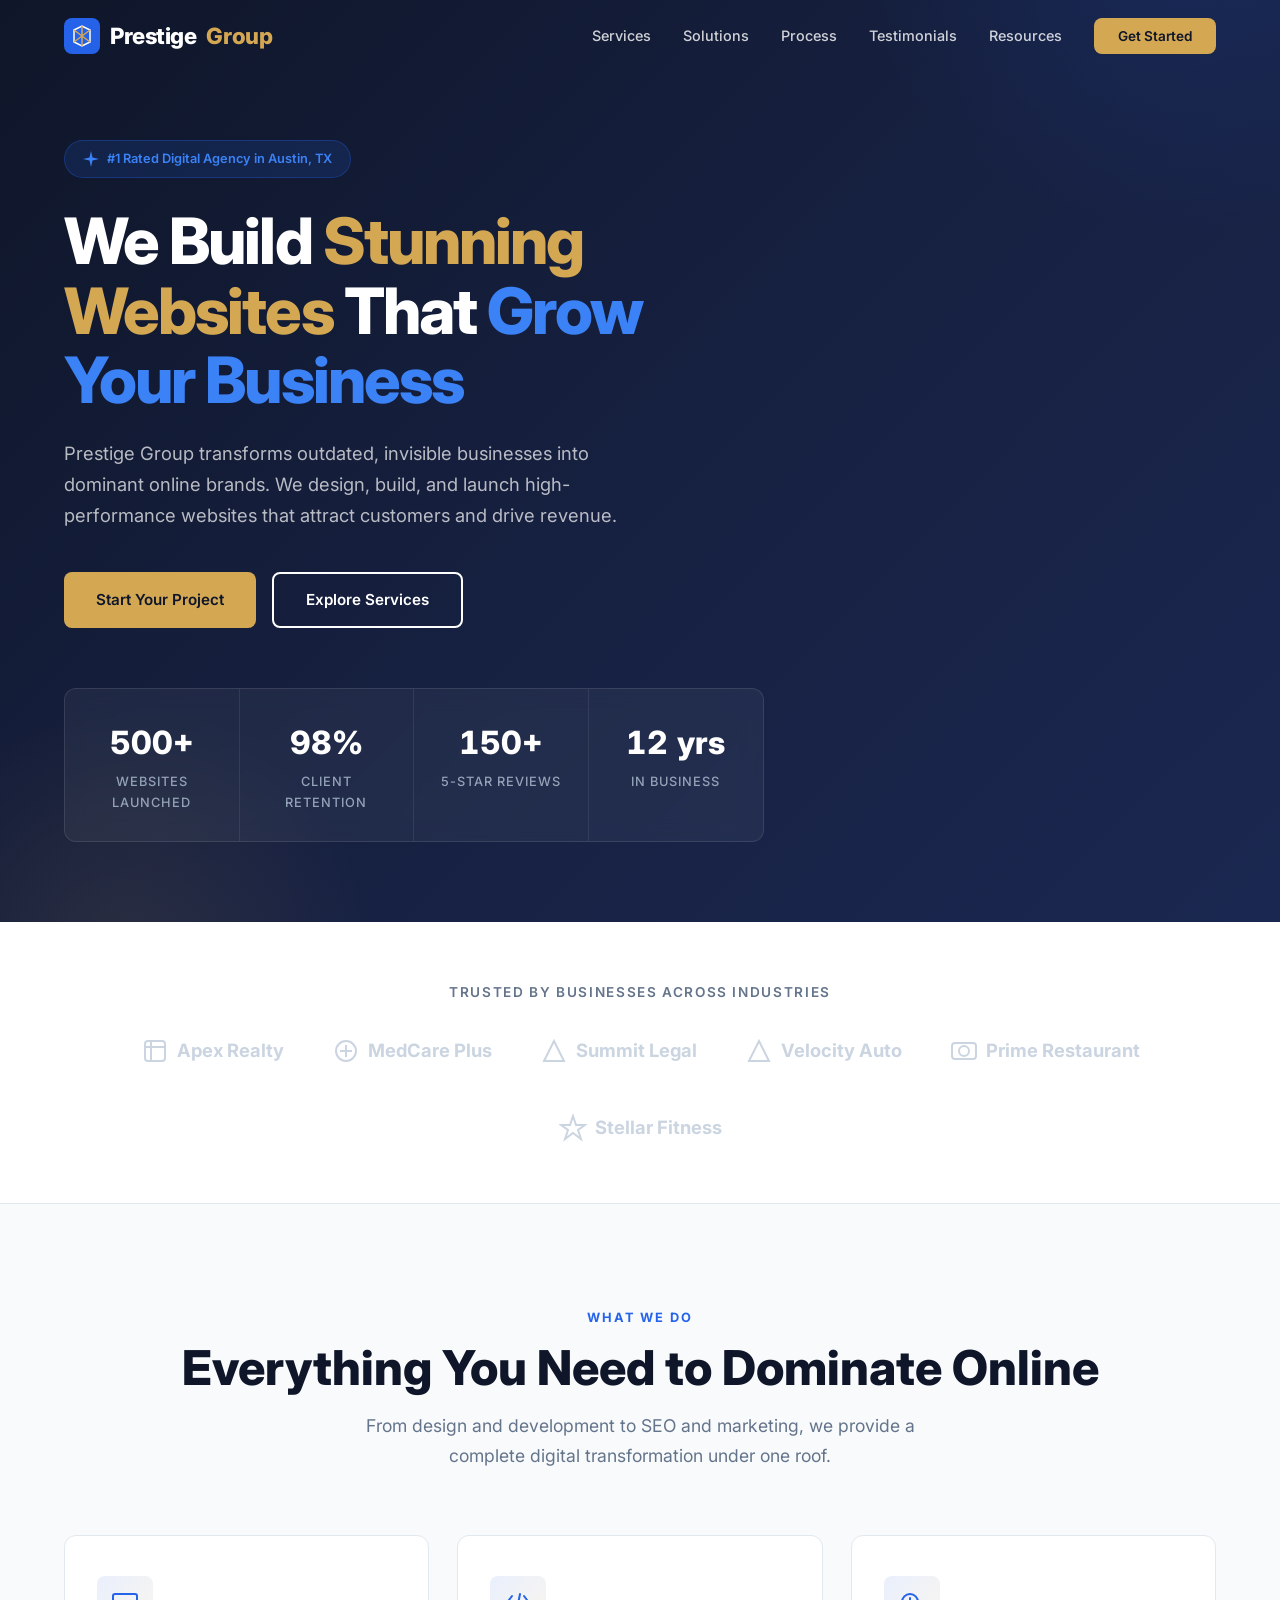
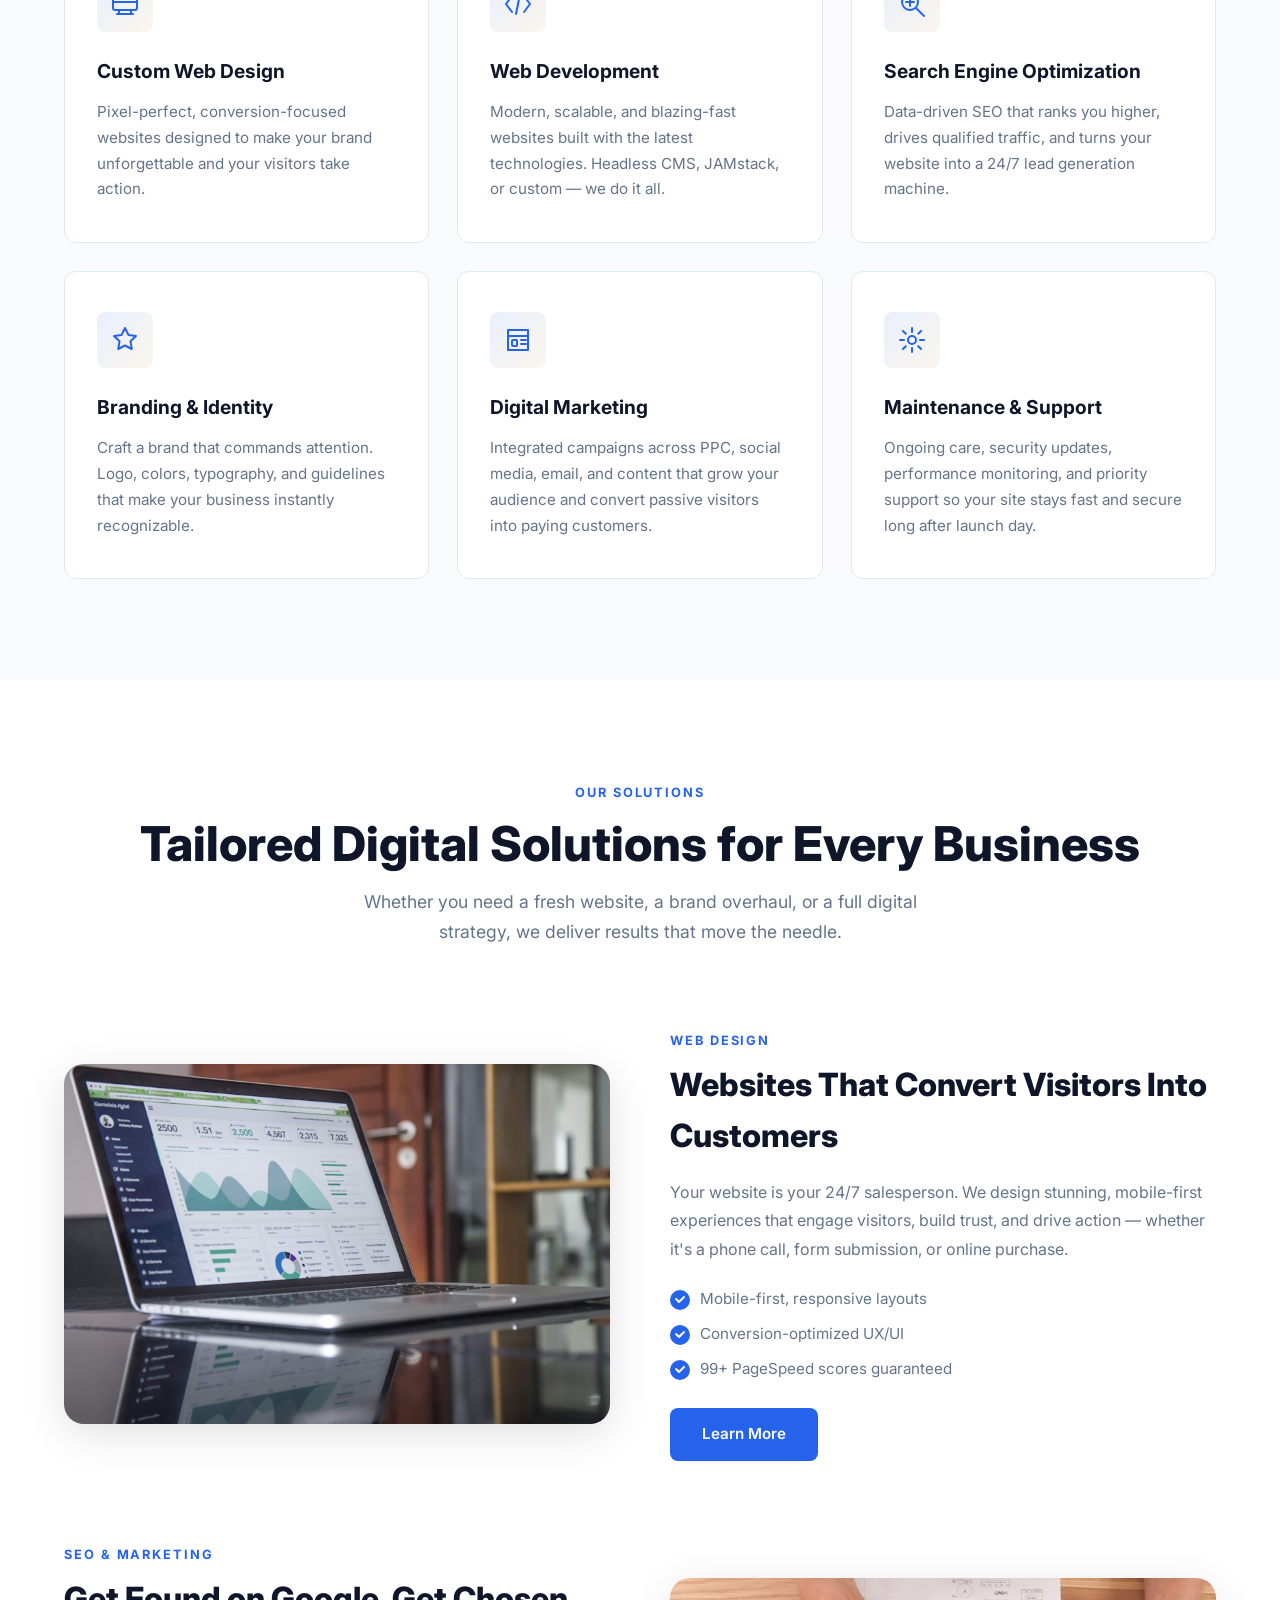
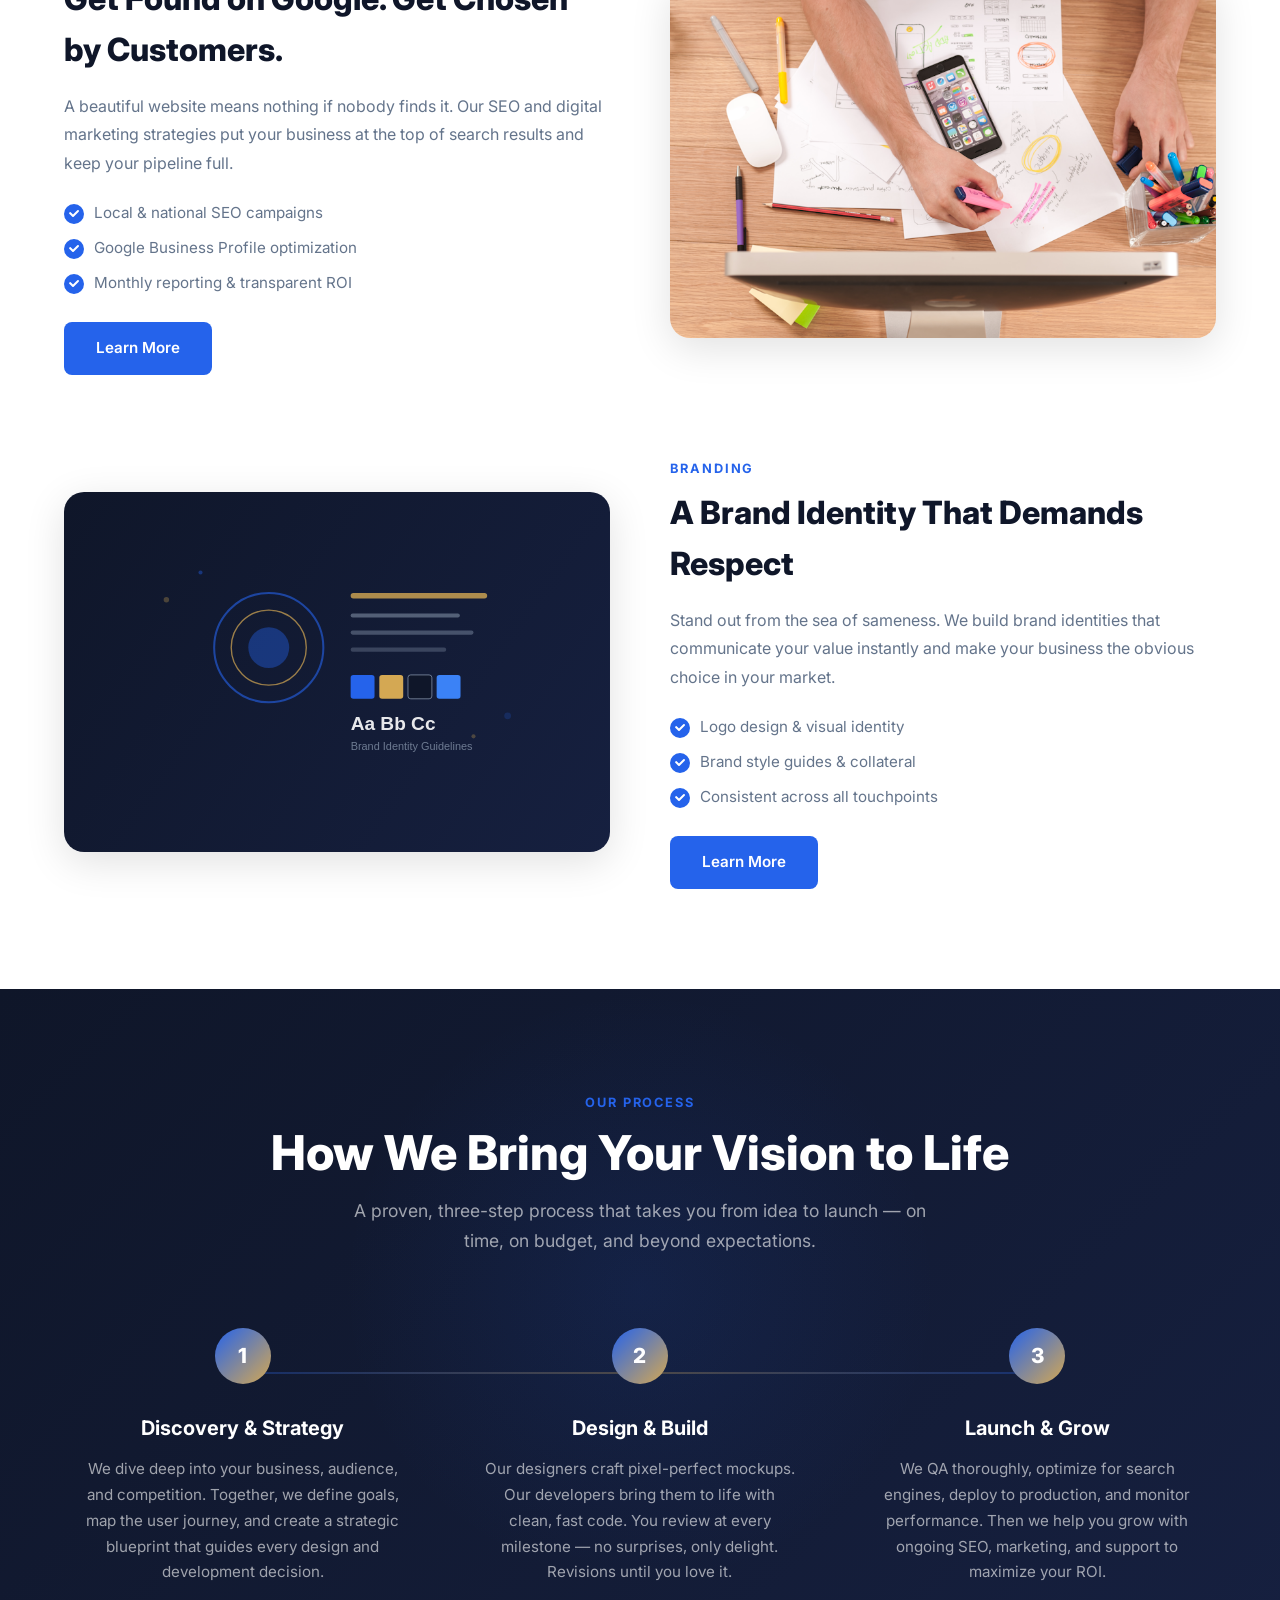
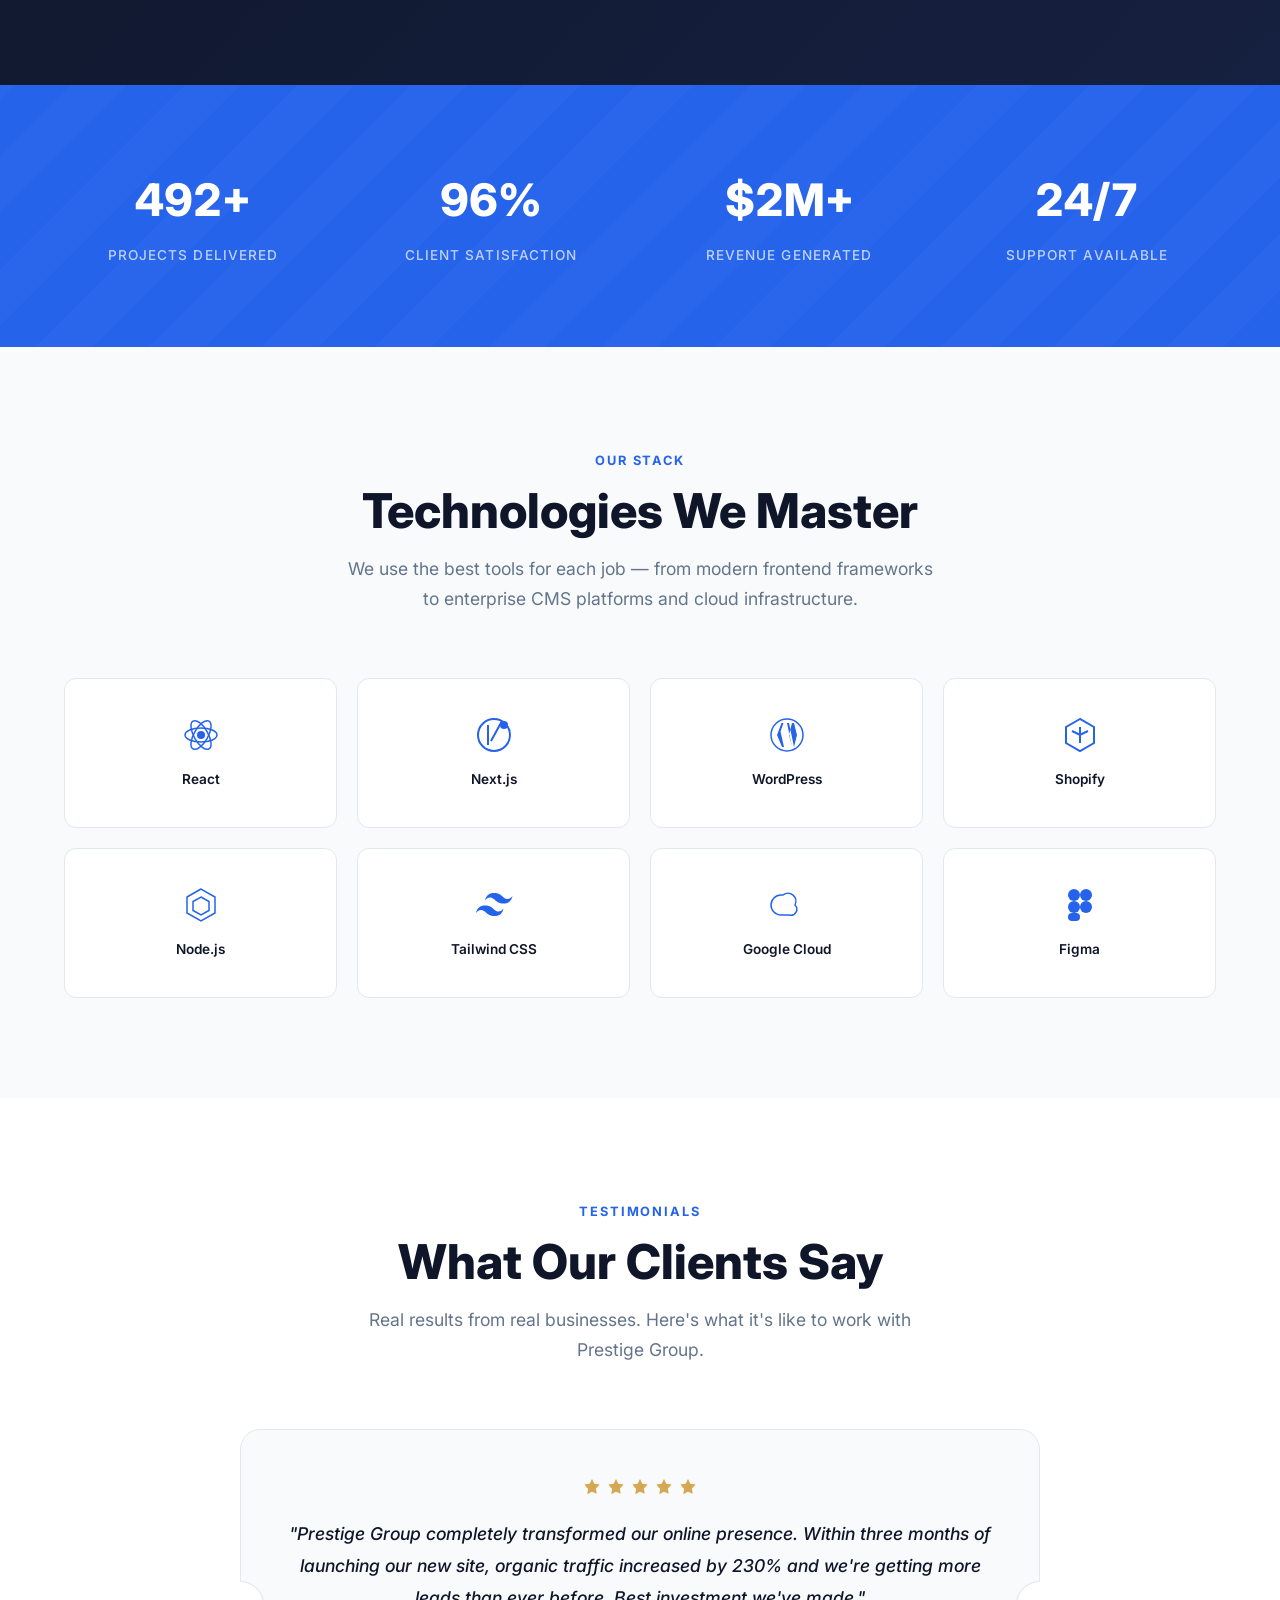
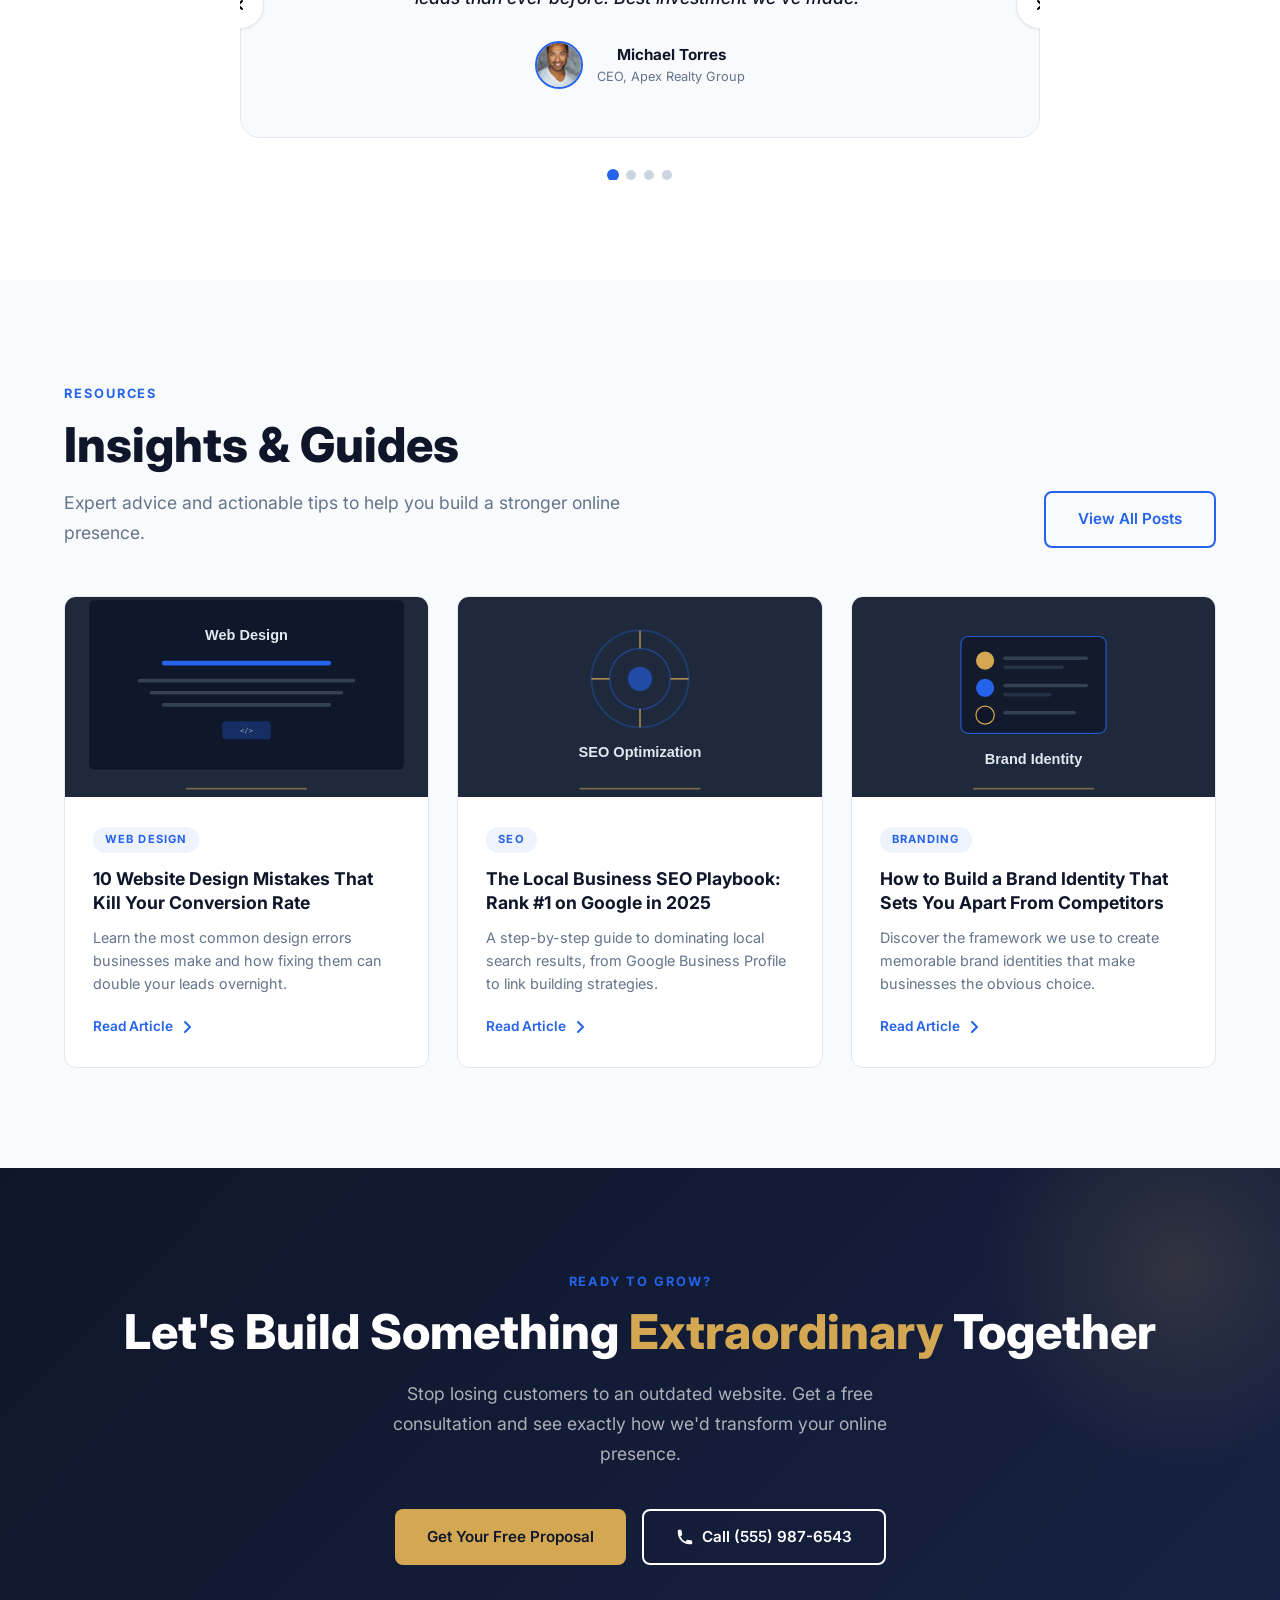
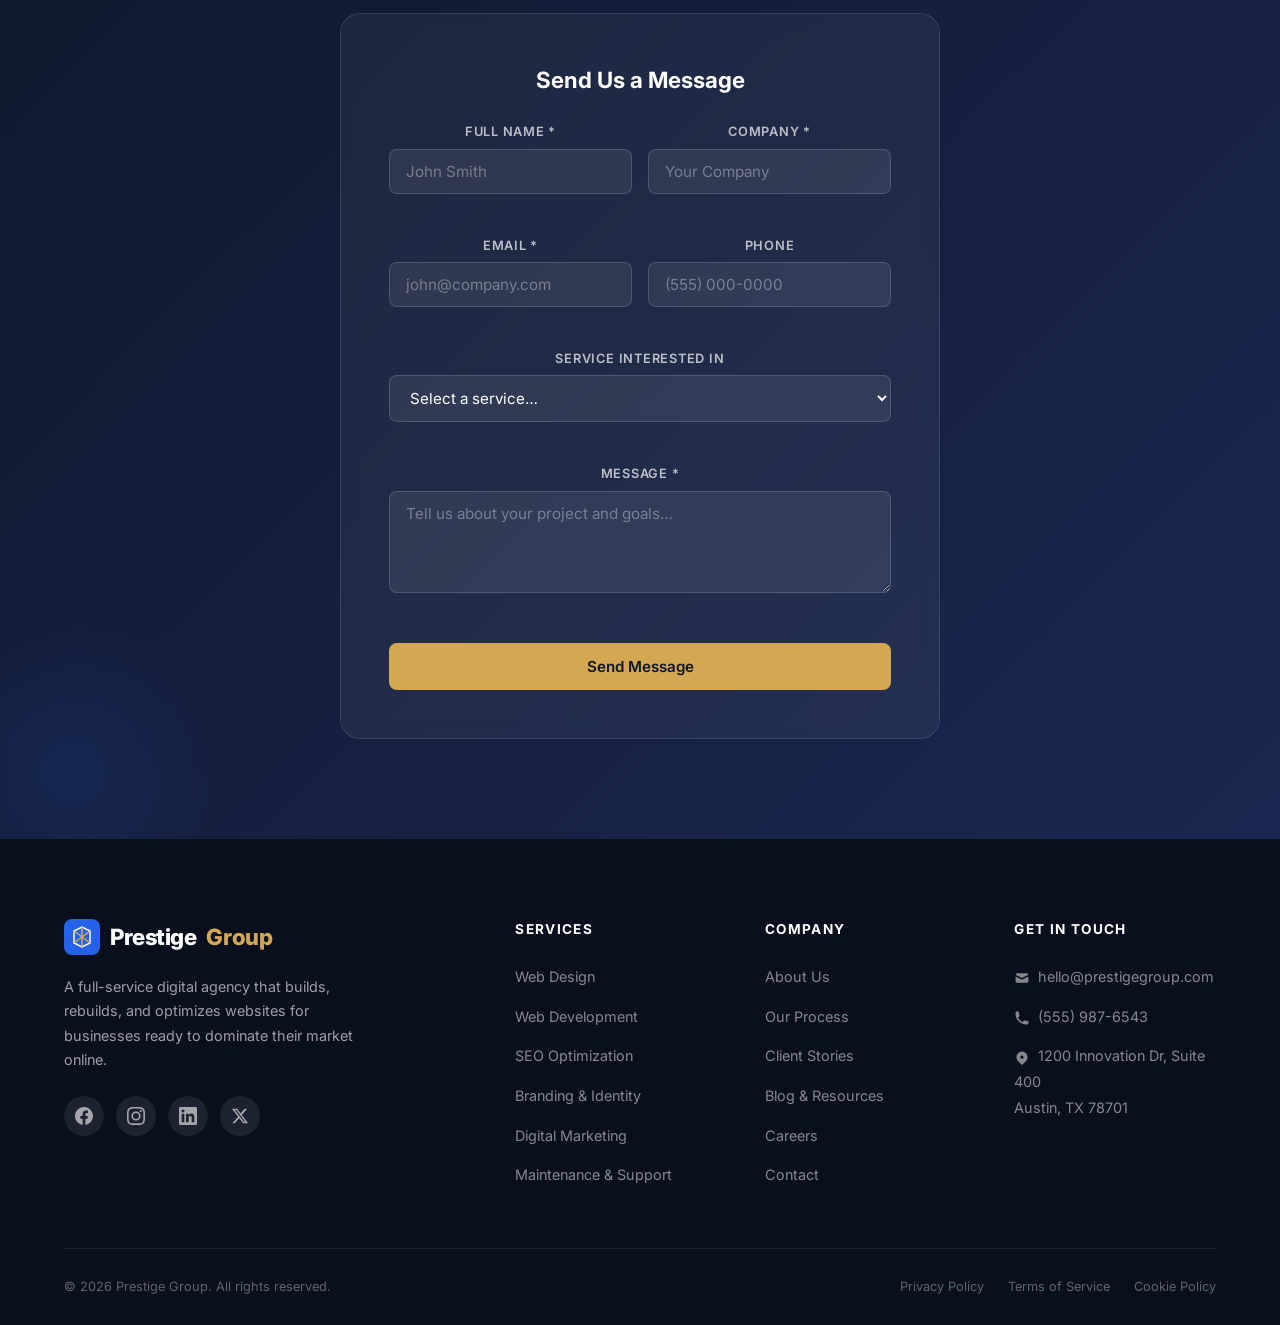
==== commit 6ebe293e: "feat: add blog articles, legal pages, extracted CSS, assets, and full site refactor - Created 3 blog" ====
--- a/prestige-website/index.html
+++ b/prestige-website/index.html
@@ -10,13 +10,18 @@
   <meta property="og:description" content="We build stunning websites and powerful digital presences for businesses ready to grow.">
   <meta property="og:type" content="website">
   <meta property="og:url" content="https://www.prestigegroup.com">
-  <meta property="og:image" content="https://www.prestigegroup.com/assets/og-image.jpg">
+  <meta property="og:image" content="assets/og-image.svg">
   <title>Prestige Group — Digital Agency | Web Design, Development & Marketing</title>
 
   <!-- Google Fonts -->
   <link rel="preconnect" href="https://fonts.googleapis.com">
   <link rel="preconnect" href="https://fonts.gstatic.com" crossorigin>
   <link href="https://fonts.googleapis.com/css2?family=Inter:wght@400;500;600;700;800&display=swap" rel="stylesheet">
+  <!-- Favicons -->
+  <link rel="icon" type="image/svg+xml" href="assets/favicon.svg">
+  <link rel="apple-touch-icon" href="assets/apple-touch-icon.svg">
+  <link rel="image_src" href="assets/og-image.svg">
+
 
   <!-- 1. Organization Schema -->
   <script type="application/ld+json">
@@ -328,1635 +333,7 @@
   }
   </script>
 
-  <style>
-    /* ============================================================
-       CSS RESET & BASE
-       ============================================================ */
-    *, *::before, *::after {
-      margin: 0;
-      padding: 0;
-      box-sizing: border-box;
-    }
-
-    :root {
-      --navy: #0F1629;
-      --blue: #2563EB;
-      --blue-light: #3b82f6;
-      --blue-dark: #1d4ed8;
-      --gold: #D4A853;
-      --gold-light: #e2be78;
-      --gray: #F8FAFC;
-      --gray-mid: #94A3B8;
-      --gray-dark: #64748B;
-      --white: #ffffff;
-      --shadow-sm: 0 1px 3px rgba(0,0,0,0.08);
-      --shadow-md: 0 4px 14px rgba(0,0,0,0.1);
-      --shadow-lg: 0 10px 40px rgba(0,0,0,0.12);
-      --radius-sm: 8px;
-      --radius-md: 12px;
-      --radius-lg: 20px;
-      --transition: 0.3s ease;
-    }
-
-    html {
-      scroll-behavior: smooth;
-      font-size: 16px;
-    }
-
-    body {
-      font-family: 'Inter', -apple-system, BlinkMacSystemFont, 'Segoe UI', Roboto, sans-serif;
-      color: var(--navy);
-      background: var(--white);
-      line-height: 1.6;
-      overflow-x: hidden;
-      -webkit-font-smoothing: antialiased;
-      -moz-osx-font-smoothing: grayscale;
-    }
-
-    a {
-      text-decoration: none;
-      color: inherit;
-      transition: color var(--transition);
-    }
-
-    img {
-      max-width: 100%;
-      height: auto;
-      display: block;
-    }
-
-    ul, ol { list-style: none; }
-
-    .container {
-      width: 100%;
-      max-width: 1200px;
-      margin: 0 auto;
-      padding: 0 24px;
-    }
-
-    .section-label {
-      display: inline-block;
-      font-size: 0.8rem;
-      font-weight: 700;
-      letter-spacing: 0.15em;
-      text-transform: uppercase;
-      color: var(--blue);
-      margin-bottom: 12px;
-    }
-
-    .section-title {
-      font-size: clamp(2rem, 4vw, 3rem);
-      font-weight: 800;
-      line-height: 1.15;
-      margin-bottom: 16px;
-      color: var(--navy);
-    }
-
-    .section-subtitle {
-      font-size: 1.1rem;
-      color: var(--gray-dark);
-      max-width: 600px;
-      line-height: 1.7;
-    }
-
-    .btn {
-      display: inline-flex;
-      align-items: center;
-      justify-content: center;
-      gap: 8px;
-      padding: 14px 32px;
-      font-family: inherit;
-      font-size: 0.95rem;
-      font-weight: 600;
-      border-radius: var(--radius-sm);
-      border: none;
-      cursor: pointer;
-      transition: all var(--transition);
-      text-decoration: none;
-    }
-
-    .btn-primary {
-      background: var(--blue);
-      color: var(--white);
-    }
-    .btn-primary:hover {
-      background: var(--blue-dark);
-      transform: translateY(-2px);
-      box-shadow: 0 6px 20px rgba(37, 99, 235, 0.35);
-    }
-
-    .btn-secondary {
-      background: transparent;
-      color: var(--white);
-      border: 2px solid var(--white);
-    }
-    .btn-secondary:hover {
-      background: var(--white);
-      color: var(--navy);
-    }
-
-    .btn-gold {
-      background: var(--gold);
-      color: var(--navy);
-    }
-    .btn-gold:hover {
-      background: var(--gold-light);
-      transform: translateY(-2px);
-      box-shadow: 0 6px 20px rgba(212, 168, 83, 0.35);
-    }
-
-    .btn-outline {
-      background: transparent;
-      color: var(--blue);
-      border: 2px solid var(--blue);
-    }
-    .btn-outline:hover {
-      background: var(--blue);
-      color: var(--white);
-    }
-
-    /* ============================================================
-       LOADING SCREEN
-       ============================================================ */
-    #loader {
-      position: fixed;
-      inset: 0;
-      z-index: 10000;
-      background: var(--navy);
-      display: flex;
-      align-items: center;
-      justify-content: center;
-      transition: opacity 0.6s ease, visibility 0.6s ease;
-    }
-    #loader.loader--hidden {
-      opacity: 0;
-      visibility: hidden;
-    }
-    .loader-spinner {
-      width: 48px;
-      height: 48px;
-      border: 4px solid rgba(255,255,255,0.15);
-      border-top-color: var(--gold);
-      border-radius: 50%;
-      animation: spin 0.8s linear infinite;
-    }
-    @keyframes spin {
-      to { transform: rotate(360deg); }
-    }
-
-    /* ============================================================
-       SECTION 1 — STICKY NAVBAR
-       ============================================================ */
-    .navbar {
-      position: fixed;
-      top: 0;
-      left: 0;
-      width: 100%;
-      z-index: 1000;
-      padding: 18px 0;
-      transition: all var(--transition);
-      background: transparent;
-    }
-
-    .navbar--scrolled {
-      background: rgba(15, 22, 41, 0.95);
-      backdrop-filter: blur(12px);
-      -webkit-backdrop-filter: blur(12px);
-      padding: 10px 0;
-      box-shadow: 0 2px 20px rgba(0,0,0,0.15);
-    }
-
-    .navbar .container {
-      display: flex;
-      align-items: center;
-      justify-content: space-between;
-    }
-
-    .nav-logo {
-      display: flex;
-      align-items: center;
-      gap: 10px;
-      font-size: 1.4rem;
-      font-weight: 800;
-      color: var(--white);
-      letter-spacing: -0.02em;
-    }
-
-    .nav-logo svg {
-      width: 36px;
-      height: 36px;
-    }
-
-    .nav-logo .logo-gold {
-      color: var(--gold);
-    }
-
-    .nav-links {
-      display: flex;
-      align-items: center;
-      gap: 32px;
-    }
-
-    .nav-link {
-      font-size: 0.9rem;
-      font-weight: 500;
-      color: rgba(255,255,255,0.8);
-      transition: color var(--transition);
-      position: relative;
-    }
-
-    .nav-link::after {
-      content: '';
-      position: absolute;
-      bottom: -4px;
-      left: 0;
-      width: 0;
-      height: 2px;
-      background: var(--gold);
-      transition: width var(--transition);
-    }
-
-    .nav-link:hover,
-    .nav-link--active {
-      color: var(--white);
-    }
-
-    .nav-link:hover::after,
-    .nav-link--active::after {
-      width: 100%;
-    }
-
-    .nav-cta {
-      padding: 10px 24px;
-      font-size: 0.85rem;
-      font-weight: 600;
-      background: var(--gold);
-      color: var(--navy);
-      border-radius: var(--radius-sm);
-      transition: all var(--transition);
-    }
-
-    .nav-cta:hover {
-      background: var(--gold-light);
-      transform: translateY(-1px);
-    }
-
-    .hamburger {
-      display: none;
-      flex-direction: column;
-      gap: 5px;
-      background: none;
-      border: none;
-      cursor: pointer;
-      padding: 4px;
-      z-index: 1001;
-    }
-
-    .hamburger span {
-      display: block;
-      width: 26px;
-      height: 2.5px;
-      background: var(--white);
-      border-radius: 2px;
-      transition: all var(--transition);
-    }
-
-    .hamburger--active span:nth-child(1) {
-      transform: translateY(7.5px) rotate(45deg);
-    }
-    .hamburger--active span:nth-child(2) {
-      opacity: 0;
-    }
-    .hamburger--active span:nth-child(3) {
-      transform: translateY(-7.5px) rotate(-45deg);
-    }
-
-    /* ============================================================
-       SECTION 2 — HERO WITH STATS BAR
-       ============================================================ */
-    .hero {
-      position: relative;
-      min-height: 100vh;
-      display: flex;
-      align-items: center;
-      background: linear-gradient(135deg, var(--navy) 0%, #162040 50%, #1a2750 100%);
-      overflow: hidden;
-      padding-top: 80px;
-    }
-
-    .hero::before {
-      content: '';
-      position: absolute;
-      top: -50%;
-      right: -20%;
-      width: 700px;
-      height: 700px;
-      background: radial-gradient(circle, rgba(37, 99, 235, 0.15) 0%, transparent 70%);
-      border-radius: 50%;
-    }
-
-    .hero::after {
-      content: '';
-      position: absolute;
-      bottom: -30%;
-      left: -10%;
-      width: 500px;
-      height: 500px;
-      background: radial-gradient(circle, rgba(212, 168, 83, 0.1) 0%, transparent 70%);
-      border-radius: 50%;
-    }
-
-    .hero .container {
-      position: relative;
-      z-index: 2;
-    }
-
-    .hero-content {
-      max-width: 700px;
-      padding: 60px 0 80px;
-    }
-
-    .hero-badge {
-      display: inline-flex;
-      align-items: center;
-      gap: 8px;
-      padding: 8px 18px;
-      background: rgba(37, 99, 235, 0.15);
-      border: 1px solid rgba(37, 99, 235, 0.3);
-      border-radius: 100px;
-      font-size: 0.8rem;
-      font-weight: 600;
-      color: var(--blue-light);
-      margin-bottom: 28px;
-    }
-
-    .hero-badge svg {
-      width: 16px;
-      height: 16px;
-    }
-
-    .hero-title {
-      font-size: clamp(2.5rem, 5.5vw, 4rem);
-      font-weight: 800;
-      line-height: 1.08;
-      color: var(--white);
-      margin-bottom: 24px;
-      letter-spacing: -0.03em;
-    }
-
-    .hero-title .text-gold {
-      color: var(--gold);
-    }
-
-    .hero-title .text-blue {
-      color: var(--blue-light);
-    }
-
-    .hero-description {
-      font-size: 1.15rem;
-      color: rgba(255,255,255,0.7);
-      line-height: 1.7;
-      margin-bottom: 40px;
-      max-width: 560px;
-    }
-
-    .hero-buttons {
-      display: flex;
-      flex-wrap: wrap;
-      gap: 16px;
-      margin-bottom: 60px;
-    }
-
-    /* Stats Bar */
-    .hero-stats {
-      display: grid;
-      grid-template-columns: repeat(4, 1fr);
-      gap: 0;
-      background: rgba(255,255,255,0.05);
-      border: 1px solid rgba(255,255,255,0.1);
-      border-radius: var(--radius-md);
-      backdrop-filter: blur(10px);
-      overflow: hidden;
-    }
-
-    .hero-stat {
-      padding: 28px 24px;
-      text-align: center;
-      border-right: 1px solid rgba(255,255,255,0.08);
-    }
-
-    .hero-stat:last-child {
-      border-right: none;
-    }
-
-    .stat-number {
-      font-size: 2rem;
-      font-weight: 800;
-      color: var(--white);
-      margin-bottom: 4px;
-      font-variant-numeric: tabular-nums;
-    }
-
-    .stat-label {
-      font-size: 0.8rem;
-      font-weight: 500;
-      color: var(--gray-mid);
-      text-transform: uppercase;
-      letter-spacing: 0.08em;
-    }
-
-    /* ============================================================
-       SECTION 3 — SOCIAL PROOF
-       ============================================================ */
-    .social-proof {
-      padding: 60px 0;
-      background: var(--white);
-      border-bottom: 1px solid #e2e8f0;
-    }
-
-    .social-proof-label {
-      text-align: center;
-      font-size: 0.85rem;
-      font-weight: 600;
-      color: var(--gray-dark);
-      text-transform: uppercase;
-      letter-spacing: 0.12em;
-      margin-bottom: 32px;
-    }
-
-    .social-logos {
-      display: flex;
-      align-items: center;
-      justify-content: center;
-      gap: 48px;
-      flex-wrap: wrap;
-    }
-
-    .social-logo-item {
-      display: flex;
-      align-items: center;
-      gap: 8px;
-      font-size: 1.15rem;
-      font-weight: 700;
-      color: #cbd5e1;
-      transition: color var(--transition);
-    }
-
-    .social-logo-item:hover {
-      color: var(--gray-dark);
-    }
-
-    .social-logo-item svg {
-      width: 28px;
-      height: 28px;
-    }
-
-    /* ============================================================
-       SECTION 4 — FEATURE CARDS (6 cards)
-       ============================================================ */
-    .features {
-      padding: 100px 0;
-      background: var(--gray);
-    }
-
-    .features-header {
-      text-align: center;
-      margin-bottom: 64px;
-    }
-
-    .features-header .section-subtitle {
-      margin: 0 auto;
-    }
-
-    .features-grid {
-      display: grid;
-      grid-template-columns: repeat(3, 1fr);
-      gap: 28px;
-    }
-
-    .feature-card {
-      background: var(--white);
-      padding: 40px 32px;
-      border-radius: var(--radius-md);
-      border: 1px solid #e2e8f0;
-      transition: all var(--transition);
-      position: relative;
-      overflow: hidden;
-    }
-
-    .feature-card::before {
-      content: '';
-      position: absolute;
-      top: 0;
-      left: 0;
-      width: 100%;
-      height: 3px;
-      background: linear-gradient(90deg, var(--blue), var(--gold));
-      opacity: 0;
-      transition: opacity var(--transition);
-    }
-
-    .feature-card:hover {
-      transform: translateY(-6px);
-      box-shadow: var(--shadow-lg);
-    }
-
-    .feature-card:hover::before {
-      opacity: 1;
-    }
-
-    .feature-icon {
-      width: 56px;
-      height: 56px;
-      display: flex;
-      align-items: center;
-      justify-content: center;
-      background: linear-gradient(135deg, rgba(37, 99, 235, 0.1), rgba(212, 168, 83, 0.1));
-      border-radius: var(--radius-sm);
-      margin-bottom: 24px;
-      color: var(--blue);
-    }
-
-    .feature-icon svg {
-      width: 28px;
-      height: 28px;
-    }
-
-    .feature-card h3 {
-      font-size: 1.2rem;
-      font-weight: 700;
-      margin-bottom: 12px;
-      color: var(--navy);
-    }
-
-    .feature-card p {
-      font-size: 0.95rem;
-      color: var(--gray-dark);
-      line-height: 1.7;
-    }
-
-    /* ============================================================
-       SECTION 5 — SOLUTIONS (Alternating left-right with images)
-       ============================================================ */
-    .solutions {
-      padding: 100px 0;
-      background: var(--white);
-    }
-
-    .solutions-header {
-      text-align: center;
-      margin-bottom: 80px;
-    }
-
-    .solutions-header .section-subtitle {
-      margin: 0 auto;
-    }
-
-    .solution-row {
-      display: grid;
-      grid-template-columns: 1fr 1fr;
-      gap: 60px;
-      align-items: center;
-      margin-bottom: 80px;
-    }
-
-    .solution-row:last-child {
-      margin-bottom: 0;
-    }
-
-    .solution-row:nth-child(even) .solution-text {
-      order: 2;
-    }
-
-    .solution-row:nth-child(even) .solution-image {
-      order: 1;
-    }
-
-    .solution-text .section-label {
-      margin-bottom: 8px;
-    }
-
-    .solution-text h3 {
-      font-size: clamp(1.5rem, 3vw, 2rem);
-      font-weight: 800;
-      margin-bottom: 16px;
-      color: var(--navy);
-    }
-
-    .solution-text p {
-      font-size: 1rem;
-      color: var(--gray-dark);
-      line-height: 1.8;
-      margin-bottom: 24px;
-    }
-
-    .solution-text ul {
-      margin-bottom: 28px;
-    }
-
-    .solution-text li {
-      display: flex;
-      align-items: flex-start;
-      gap: 10px;
-      font-size: 0.95rem;
-      color: var(--gray-dark);
-      margin-bottom: 12px;
-      line-height: 1.5;
-    }
-
-    .solution-text li svg {
-      flex-shrink: 0;
-      width: 20px;
-      height: 20px;
-      color: var(--blue);
-      margin-top: 2px;
-    }
-
-    .solution-image {
-      border-radius: var(--radius-lg);
-      overflow: hidden;
-      box-shadow: var(--shadow-lg);
-    }
-
-    .solution-image img {
-      width: 100%;
-      height: 360px;
-      object-fit: cover;
-      transition: transform 0.5s ease;
-    }
-
-    .solution-image:hover img {
-      transform: scale(1.03);
-    }
-
-    /* ============================================================
-       SECTION 6 — HOW IT WORKS (3 steps on dark bg)
-       ============================================================ */
-    .how-it-works {
-      padding: 100px 0;
-      background: linear-gradient(135deg, var(--navy) 0%, #162040 100%);
-      position: relative;
-      overflow: hidden;
-    }
-
-    .how-it-works::before {
-      content: '';
-      position: absolute;
-      top: 0;
-      left: 50%;
-      transform: translateX(-50%);
-      width: 600px;
-      height: 600px;
-      background: radial-gradient(circle, rgba(37, 99, 235, 0.1) 0%, transparent 70%);
-      border-radius: 50%;
-    }
-
-    .how-it-works .container {
-      position: relative;
-      z-index: 2;
-    }
-
-    .how-it-works-header {
-      text-align: center;
-      margin-bottom: 72px;
-    }
-
-    .how-it-works-header .section-title {
-      color: var(--white);
-    }
-
-    .how-it-works-header .section-subtitle {
-      color: rgba(255,255,255,0.6);
-      margin: 0 auto;
-    }
-
-    .steps-grid {
-      display: grid;
-      grid-template-columns: repeat(3, 1fr);
-      gap: 40px;
-      position: relative;
-    }
-
-    .steps-grid::before {
-      content: '';
-      position: absolute;
-      top: 44px;
-      left: 16.66%;
-      width: 66.66%;
-      height: 2px;
-      background: linear-gradient(90deg, var(--blue), var(--gold), var(--blue));
-      opacity: 0.3;
-    }
-
-    .step-card {
-      text-align: center;
-      padding: 0 20px;
-    }
-
-    .step-number {
-      display: inline-flex;
-      align-items: center;
-      justify-content: center;
-      width: 56px;
-      height: 56px;
-      border-radius: 50%;
-      background: linear-gradient(135deg, var(--blue), var(--gold));
-      font-size: 1.3rem;
-      font-weight: 800;
-      color: var(--white);
-      margin-bottom: 28px;
-      position: relative;
-      z-index: 1;
-    }
-
-    .step-card h3 {
-      font-size: 1.25rem;
-      font-weight: 700;
-      color: var(--white);
-      margin-bottom: 12px;
-    }
-
-    .step-card p {
-      font-size: 0.95rem;
-      color: rgba(255,255,255,0.6);
-      line-height: 1.7;
-    }
-
-    /* ============================================================
-       SECTION 7 — STATS COUNTER BAND
-       ============================================================ */
-    .stats-band {
-      padding: 80px 0;
-      background: var(--blue);
-      position: relative;
-      overflow: hidden;
-    }
-
-    .stats-band::before {
-      content: '';
-      position: absolute;
-      inset: 0;
-      background: repeating-linear-gradient(
-        -45deg,
-        transparent,
-        transparent 40px,
-        rgba(255,255,255,0.02) 40px,
-        rgba(255,255,255,0.02) 80px
-      );
-    }
-
-    .stats-band .container {
-      position: relative;
-      z-index: 1;
-    }
-
-    .stats-grid {
-      display: grid;
-      grid-template-columns: repeat(4, 1fr);
-      gap: 40px;
-      text-align: center;
-    }
-
-    .stats-grid .stat-number {
-      font-size: 2.8rem;
-      font-weight: 800;
-      color: var(--white);
-      margin-bottom: 8px;
-      font-variant-numeric: tabular-nums;
-    }
-
-    .stats-grid .stat-label {
-      font-size: 0.85rem;
-      font-weight: 500;
-      color: rgba(255,255,255,0.7);
-      text-transform: uppercase;
-      letter-spacing: 0.08em;
-    }
-
-    /* ============================================================
-       SECTION 8 — TECH GRID
-       ============================================================ */
-    .tech-grid {
-      padding: 100px 0;
-      background: var(--gray);
-    }
-
-    .tech-grid-header {
-      text-align: center;
-      margin-bottom: 64px;
-    }
-
-    .tech-grid-header .section-subtitle {
-      margin: 0 auto;
-    }
-
-    .tech-items {
-      display: grid;
-      grid-template-columns: repeat(4, 1fr);
-      gap: 20px;
-    }
-
-    .tech-item {
-      display: flex;
-      flex-direction: column;
-      align-items: center;
-      justify-content: center;
-      gap: 14px;
-      padding: 36px 20px;
-      background: var(--white);
-      border: 1px solid #e2e8f0;
-      border-radius: var(--radius-md);
-      transition: all var(--transition);
-      text-align: center;
-    }
-
-    .tech-item:hover {
-      transform: translateY(-4px);
-      box-shadow: var(--shadow-md);
-      border-color: var(--blue);
-    }
-
-    .tech-item svg,
-    .tech-item .tech-icon {
-      width: 40px;
-      height: 40px;
-      color: var(--blue);
-    }
-
-    .tech-item span {
-      font-size: 0.85rem;
-      font-weight: 600;
-      color: var(--navy);
-    }
-
-    /* ============================================================
-       SECTION 9 — TESTIMONIAL CAROUSEL
-       ============================================================ */
-    .testimonials {
-      padding: 100px 0;
-      background: var(--white);
-    }
-
-    .testimonials-header {
-      text-align: center;
-      margin-bottom: 64px;
-    }
-
-    .testimonials-header .section-subtitle {
-      margin: 0 auto;
-    }
-
-    .carousel {
-      position: relative;
-      overflow: hidden;
-      max-width: 800px;
-      margin: 0 auto;
-    }
-
-    .carousel-track {
-      display: flex;
-      transition: transform 0.5s cubic-bezier(0.25, 0.46, 0.45, 0.94);
-    }
-
-    .carousel-slide {
-      min-width: 100%;
-      padding: 0 20px;
-    }
-
-    .testimonial-card {
-      background: var(--gray);
-      padding: 48px 40px;
-      border-radius: var(--radius-lg);
-      text-align: center;
-      border: 1px solid #e2e8f0;
-    }
-
-    .testimonial-stars {
-      display: flex;
-      justify-content: center;
-      gap: 4px;
-      margin-bottom: 20px;
-    }
-
-    .testimonial-stars svg {
-      width: 20px;
-      height: 20px;
-      fill: var(--gold);
-    }
-
-    .testimonial-card blockquote {
-      font-size: 1.1rem;
-      font-weight: 500;
-      line-height: 1.8;
-      color: var(--navy);
-      margin-bottom: 28px;
-      font-style: italic;
-    }
-
-    .testimonial-author {
-      display: flex;
-      align-items: center;
-      justify-content: center;
-      gap: 14px;
-    }
-
-    .testimonial-avatar {
-      width: 48px;
-      height: 48px;
-      border-radius: 50%;
-      object-fit: cover;
-      border: 2px solid var(--blue);
-    }
-
-    .testimonial-name {
-      font-size: 0.95rem;
-      font-weight: 700;
-      color: var(--navy);
-    }
-
-    .testimonial-role {
-      font-size: 0.8rem;
-      color: var(--gray-dark);
-    }
-
-    .carousel-btn {
-      position: absolute;
-      top: 50%;
-      transform: translateY(-50%);
-      width: 48px;
-      height: 48px;
-      border-radius: 50%;
-      background: var(--white);
-      border: 1px solid #e2e8f0;
-      display: flex;
-      align-items: center;
-      justify-content: center;
-      cursor: pointer;
-      transition: all var(--transition);
-      z-index: 5;
-      box-shadow: var(--shadow-sm);
-    }
-
-    .carousel-btn:hover {
-      background: var(--navy);
-      color: var(--white);
-      border-color: var(--navy);
-    }
-
-    .carousel-btn svg {
-      width: 20px;
-      height: 20px;
-    }
-
-    .testimonial-btn--prev {
-      left: -24px;
-    }
-
-    .testimonial-btn--next {
-      right: -24px;
-    }
-
-    .carousel-dots {
-      display: flex;
-      justify-content: center;
-      gap: 8px;
-      margin-top: 32px;
-    }
-
-    .testimonial-dot {
-      width: 10px;
-      height: 10px;
-      border-radius: 50%;
-      background: #cbd5e1;
-      border: none;
-      cursor: pointer;
-      transition: all var(--transition);
-      padding: 0;
-    }
-
-    .testimonial-dot--active,
-    .testimonial-dot:hover {
-      background: var(--blue);
-      transform: scale(1.2);
-    }
-
-    /* ============================================================
-       SECTION 10 — RESOURCES / BLOG CARDS
-       ============================================================ */
-    .resources {
-      padding: 100px 0;
-      background: var(--gray);
-    }
-
-    .resources-header {
-      display: flex;
-      align-items: flex-end;
-      justify-content: space-between;
-      margin-bottom: 48px;
-    }
-
-    .resources-header .section-subtitle {
-      margin-bottom: 0;
-    }
-
-    .resources-grid {
-      display: grid;
-      grid-template-columns: repeat(3, 1fr);
-      gap: 28px;
-    }
-
-    .resource-card {
-      background: var(--white);
-      border-radius: var(--radius-md);
-      overflow: hidden;
-      border: 1px solid #e2e8f0;
-      transition: all var(--transition);
-    }
-
-    .resource-card:hover {
-      transform: translateY(-6px);
-      box-shadow: var(--shadow-lg);
-    }
-
-    .resource-card-image {
-      height: 200px;
-      overflow: hidden;
-    }
-
-    .resource-card-image img {
-      width: 100%;
-      height: 100%;
-      object-fit: cover;
-      transition: transform 0.5s ease;
-    }
-
-    .resource-card:hover .resource-card-image img {
-      transform: scale(1.05);
-    }
-
-    .resource-card-content {
-      padding: 28px;
-    }
-
-    .resource-tag {
-      display: inline-block;
-      font-size: 0.7rem;
-      font-weight: 700;
-      text-transform: uppercase;
-      letter-spacing: 0.1em;
-      color: var(--blue);
-      background: rgba(37, 99, 235, 0.08);
-      padding: 4px 12px;
-      border-radius: 100px;
-      margin-bottom: 14px;
-    }
-
-    .resource-card h3 {
-      font-size: 1.1rem;
-      font-weight: 700;
-      color: var(--navy);
-      margin-bottom: 10px;
-      line-height: 1.4;
-    }
-
-    .resource-card p {
-      font-size: 0.9rem;
-      color: var(--gray-dark);
-      line-height: 1.6;
-      margin-bottom: 18px;
-    }
-
-    .resource-link {
-      font-size: 0.85rem;
-      font-weight: 600;
-      color: var(--blue);
-      display: inline-flex;
-      align-items: center;
-      gap: 6px;
-      transition: gap var(--transition);
-    }
-
-    .resource-link:hover {
-      gap: 10px;
-    }
-
-    .resource-link svg {
-      width: 16px;
-      height: 16px;
-    }
-
-    /* ============================================================
-       SECTION 11 — CTA BANNER
-       ============================================================ */
-    .cta-banner {
-      padding: 100px 0;
-      background: linear-gradient(135deg, var(--navy) 0%, #1a2750 100%);
-      position: relative;
-      overflow: hidden;
-    }
-
-    .cta-banner::before {
-      content: '';
-      position: absolute;
-      top: -100px;
-      right: -100px;
-      width: 400px;
-      height: 400px;
-      background: radial-gradient(circle, rgba(212, 168, 83, 0.15) 0%, transparent 70%);
-      border-radius: 50%;
-    }
-
-    .cta-banner::after {
-      content: '';
-      position: absolute;
-      bottom: -80px;
-      left: -80px;
-      width: 300px;
-      height: 300px;
-      background: radial-gradient(circle, rgba(37, 99, 235, 0.12) 0%, transparent 70%);
-      border-radius: 50%;
-    }
-
-    .cta-banner .container {
-      position: relative;
-      z-index: 2;
-      text-align: center;
-    }
-
-    .cta-banner h2 {
-      font-size: clamp(2rem, 4vw, 3rem);
-      font-weight: 800;
-      color: var(--white);
-      margin-bottom: 20px;
-      line-height: 1.15;
-    }
-
-    .cta-banner p {
-      font-size: 1.1rem;
-      color: rgba(255,255,255,0.65);
-      max-width: 550px;
-      margin: 0 auto 40px;
-      line-height: 1.7;
-    }
-
-    .cta-banner-buttons {
-      display: flex;
-      justify-content: center;
-      gap: 16px;
-      flex-wrap: wrap;
-    }
-
-    /* CTA with Contact Form */
-    .contact-form-wrapper {
-      background: rgba(255,255,255,0.05);
-      border: 1px solid rgba(255,255,255,0.1);
-      border-radius: var(--radius-lg);
-      padding: 48px;
-      max-width: 600px;
-      margin: 48px auto 0;
-      backdrop-filter: blur(8px);
-    }
-
-    .contact-form-wrapper h3 {
-      font-size: 1.4rem;
-      font-weight: 700;
-      color: var(--white);
-      margin-bottom: 24px;
-    }
-
-    .contact-form {
-      display: flex;
-      flex-direction: column;
-      gap: 20px;
-    }
-
-    .form-group {
-      position: relative;
-    }
-
-    .form-group label {
-      display: block;
-      font-size: 0.8rem;
-      font-weight: 600;
-      color: rgba(255,255,255,0.7);
-      margin-bottom: 6px;
-      text-transform: uppercase;
-      letter-spacing: 0.06em;
-    }
-
-    .form-group input,
-    .form-group textarea,
-    .form-group select {
-      width: 100%;
-      padding: 12px 16px;
-      font-family: inherit;
-      font-size: 0.95rem;
-      color: var(--white);
-      background: rgba(255,255,255,0.08);
-      border: 1px solid rgba(255,255,255,0.15);
-      border-radius: var(--radius-sm);
-      outline: none;
-      transition: all var(--transition);
-    }
-
-    .form-group input:focus,
-    .form-group textarea:focus,
-    .form-group select:focus {
-      border-color: var(--blue);
-      background: rgba(37, 99, 235, 0.1);
-    }
-
-    .form-group input::placeholder,
-    .form-group textarea::placeholder {
-      color: rgba(255,255,255,0.35);
-    }
-
-    .form-group select option {
-      background: var(--navy);
-      color: var(--white);
-    }
-
-    .form-error {
-      font-size: 0.75rem;
-      color: #f87171;
-      margin-top: 4px;
-      min-height: 18px;
-    }
-
-    .form-field--error {
-      border-color: #f87171 !important;
-    }
-
-    .form-field--valid {
-      border-color: #34d399 !important;
-    }
-
-    .form--success {
-      text-align: center;
-    }
-
-    .form-success-msg {
-      display: none;
-      padding: 24px;
-      background: rgba(52, 211, 153, 0.15);
-      border: 1px solid rgba(52, 211, 153, 0.3);
-      border-radius: var(--radius-sm);
-      color: #34d399;
-      font-weight: 600;
-      margin-top: 12px;
-    }
-
-    .form-row {
-      display: grid;
-      grid-template-columns: 1fr 1fr;
-      gap: 16px;
-    }
-
-    /* ============================================================
-       SECTION 12 — FOOTER (4-column)
-       ============================================================ */
-    .footer {
-      padding: 80px 0 0;
-      background: #0a0f1e;
-      color: rgba(255,255,255,0.6);
-    }
-
-    .footer-grid {
-      display: grid;
-      grid-template-columns: 2fr 1fr 1fr 1fr;
-      gap: 48px;
-      padding-bottom: 60px;
-      border-bottom: 1px solid rgba(255,255,255,0.08);
-    }
-
-    .footer-brand .nav-logo {
-      margin-bottom: 20px;
-    }
-
-    .footer-brand p {
-      font-size: 0.9rem;
-      line-height: 1.7;
-      margin-bottom: 24px;
-      max-width: 320px;
-    }
-
-    .footer-socials {
-      display: flex;
-      gap: 12px;
-    }
-
-    .footer-socials a {
-      display: flex;
-      align-items: center;
-      justify-content: center;
-      width: 40px;
-      height: 40px;
-      border-radius: 50%;
-      background: rgba(255,255,255,0.08);
-      color: rgba(255,255,255,0.6);
-      transition: all var(--transition);
-    }
-
-    .footer-socials a:hover {
-      background: var(--blue);
-      color: var(--white);
-      transform: translateY(-2px);
-    }
-
-    .footer-socials a svg {
-      width: 18px;
-      height: 18px;
-    }
-
-    .footer-col h4 {
-      font-size: 0.85rem;
-      font-weight: 700;
-      color: var(--white);
-      text-transform: uppercase;
-      letter-spacing: 0.1em;
-      margin-bottom: 24px;
-    }
-
-    .footer-col ul {
-      display: flex;
-      flex-direction: column;
-      gap: 14px;
-    }
-
-    .footer-col a {
-      font-size: 0.9rem;
-      color: rgba(255,255,255,0.5);
-      transition: all var(--transition);
-    }
-
-    .footer-col a:hover {
-      color: var(--white);
-      padding-left: 4px;
-    }
-
-    .footer-bottom {
-      display: flex;
-      align-items: center;
-      justify-content: space-between;
-      padding: 28px 0;
-      font-size: 0.8rem;
-      color: rgba(255,255,255,0.35);
-    }
-
-    .footer-bottom-links {
-      display: flex;
-      gap: 24px;
-    }
-
-    .footer-bottom-links a {
-      color: rgba(255,255,255,0.35);
-      transition: color var(--transition);
-    }
-
-    .footer-bottom-links a:hover {
-      color: rgba(255,255,255,0.7);
-    }
-
-    /* ============================================================
-       BACK TO TOP BUTTON
-       ============================================================ */
-    #back-to-top {
-      position: fixed;
-      bottom: 32px;
-      right: 32px;
-      width: 48px;
-      height: 48px;
-      border-radius: 50%;
-      background: var(--blue);
-      color: var(--white);
-      border: none;
-      display: flex;
-      align-items: center;
-      justify-content: center;
-      cursor: pointer;
-      box-shadow: 0 4px 14px rgba(37, 99, 235, 0.4);
-      opacity: 0;
-      visibility: hidden;
-      transform: translateY(16px);
-      transition: all var(--transition);
-      z-index: 999;
-    }
-
-    #back-to-top.back-to-top--visible {
-      opacity: 1;
-      visibility: visible;
-      transform: translateY(0);
-    }
-
-    #back-to-top:hover {
-      background: var(--navy);
-      transform: translateY(-2px);
-    }
-
-    #back-to-top svg {
-      width: 22px;
-      height: 22px;
-    }
-
-    /* ============================================================
-       SCROLL ANIMATIONS
-       ============================================================ */
-    .fade-in {
-      opacity: 0;
-      transition: opacity 0.6s ease, transform 0.6s ease;
-    }
-
-    .slide-up {
-      opacity: 0;
-      transform: translateY(40px);
-      transition: opacity 0.6s ease, transform 0.6s ease;
-    }
-
-    .slide-left {
-      opacity: 0;
-      transform: translateX(40px);
-      transition: opacity 0.6s ease, transform 0.6s ease;
-    }
-
-    .slide-right {
-      opacity: 0;
-      transform: translateX(-40px);
-      transition: opacity 0.6s ease, transform 0.6s ease;
-    }
-
-    .animate--visible {
-      opacity: 1;
-      transform: translate(0, 0);
-    }
-
-    /* Stagger delays for grouped animations */
-    .stagger-1 { transition-delay: 0.1s; }
-    .stagger-2 { transition-delay: 0.2s; }
-    .stagger-3 { transition-delay: 0.3s; }
-    .stagger-4 { transition-delay: 0.4s; }
-    .stagger-5 { transition-delay: 0.5s; }
-    .stagger-6 { transition-delay: 0.6s; }
-
-    /* ============================================================
-       RESPONSIVE — Tablet
-       ============================================================ */
-    @media (max-width: 1024px) {
-      .features-grid {
-        grid-template-columns: repeat(2, 1fr);
-      }
-
-      .solution-row {
-        grid-template-columns: 1fr;
-        gap: 32px;
-      }
-
-      .solution-row:nth-child(even) .solution-text,
-      .solution-row:nth-child(even) .solution-image {
-        order: unset;
-      }
-
-      .tech-items {
-        grid-template-columns: repeat(3, 1fr);
-      }
-
-      .footer-grid {
-        grid-template-columns: 1fr 1fr;
-        gap: 40px;
-      }
-
-      .testimonial-btn--prev { left: 0; }
-      .testimonial-btn--next { right: 0; }
-    }
-
-    /* ============================================================
-       RESPONSIVE — Mobile
-       ============================================================ */
-    @media (max-width: 768px) {
-      .hamburger {
-        display: flex;
-      }
-
-      .nav-links {
-        position: fixed;
-        top: 0;
-        right: -100%;
-        width: 75%;
-        max-width: 320px;
-        height: 100vh;
-        background: var(--navy);
-        flex-direction: column;
-        align-items: flex-start;
-        padding: 100px 32px 40px;
-        gap: 24px;
-        transition: right 0.4s cubic-bezier(0.25, 0.46, 0.45, 0.94);
-        box-shadow: -4px 0 24px rgba(0,0,0,0.3);
-      }
-
-      .nav-links--open {
-        right: 0;
-      }
-
-      .nav-link {
-        font-size: 1.1rem;
-        width: 100%;
-      }
-
-      .hero-title {
-        font-size: clamp(2rem, 8vw, 2.8rem);
-      }
-
-      .hero-stats {
-        grid-template-columns: repeat(2, 1fr);
-      }
-
-      .hero-stat:nth-child(2) {
-        border-right: none;
-      }
-
-      .hero-stat:nth-child(1),
-      .hero-stat:nth-child(2) {
-        border-bottom: 1px solid rgba(255,255,255,0.08);
-      }
-
-      .features-grid {
-        grid-template-columns: 1fr;
-      }
-
-      .steps-grid {
-        grid-template-columns: 1fr;
-        gap: 48px;
-      }
-
-      .steps-grid::before {
-        display: none;
-      }
-
-      .stats-grid {
-        grid-template-columns: repeat(2, 1fr);
-        gap: 32px;
-      }
-
-      .tech-items {
-        grid-template-columns: repeat(2, 1fr);
-      }
-
-      .resources-grid {
-        grid-template-columns: 1fr;
-      }
-
-      .resources-header {
-        flex-direction: column;
-        align-items: flex-start;
-        gap: 12px;
-      }
-
-      .contact-form-wrapper {
-        padding: 28px 20px;
-      }
-
-      .form-row {
-        grid-template-columns: 1fr;
-      }
-
-      .footer-grid {
-        grid-template-columns: 1fr;
-        gap: 36px;
-      }
-
-      .footer-bottom {
-        flex-direction: column;
-        gap: 12px;
-        text-align: center;
-      }
-
-      .testimonial-card {
-        padding: 32px 24px;
-      }
-
-      .carousel-btn {
-        display: none;
-      }
-    }
-
-    @media (max-width: 480px) {
-      .hero-buttons {
-        flex-direction: column;
-      }
-
-      .hero-buttons .btn {
-        width: 100%;
-      }
-
-      .cta-banner-buttons {
-        flex-direction: column;
-        align-items: center;
-      }
-
-      .stats-grid .stat-number {
-        font-size: 2rem;
-      }
-    }
-  </style>
+  <link rel="stylesheet" href="styles.css">
 </head>
 <body>
 
@@ -2192,7 +569,7 @@
       <!-- Solution Row 1: Image Left, Text Right -->
       <div class="solution-row">
         <div class="solution-image slide-right">
-          <img src="https://images.unsplash.com/photo-1460925895917-afdab827c52f?w=800&q=80" alt="Web design showcase with analytics dashboard" loading="lazy">
+          <img src="assets/solution-web-design.jpg" alt="Web design showcase with analytics dashboard" loading="lazy">
         </div>
         <div class="solution-text slide-left">
           <span class="section-label">Web Design</span>
@@ -2239,14 +616,14 @@
           <a href="#contact" class="btn btn-primary">Learn More</a>
         </div>
         <div class="solution-image slide-left">
-          <img src="https://images.unsplash.com/photo-1432888498266-38ffec3eaf0a?w=800&q=80" alt="SEO analytics and search results dashboard" loading="lazy">
+          <img src="assets/solution-seo.png" alt="SEO analytics and search results dashboard" loading="lazy">
         </div>
       </div>
 
       <!-- Solution Row 3: Image Left, Text Right -->
       <div class="solution-row">
         <div class="solution-image slide-right">
-          <img src="https://images.unsplash.com/photo-1552664712-4a7c3bbf5f87?w=800&q=80" alt="Team collaboration in branding workshop" loading="lazy">
+          <img src="assets/solution-branding.svg" alt="Team collaboration in branding workshop" loading="lazy">
         </div>
         <div class="solution-text slide-left">
           <span class="section-label">Branding</span>
@@ -2453,7 +830,7 @@
             </div>
             <blockquote>"Prestige Group completely transformed our online presence. Within three months of launching our new site, organic traffic increased by 230% and we're getting more leads than ever before. Best investment we've made."</blockquote>
             <div class="testimonial-author">
-              <img src="https://images.unsplash.com/photo-1507003211169-0a1dd7228f2d?w=96&q=80" alt="Michael Torres" class="testimonial-avatar">
+              <img src="assets/testimonial-1.jpg" alt="Michael Torres" class="testimonial-avatar">
               <div>
                 <div class="testimonial-name">Michael Torres</div>
                 <div class="testimonial-role">CEO, Apex Realty Group</div>
@@ -2472,7 +849,7 @@
             </div>
             <blockquote>"Our old website was embarrassing. Prestige Group built us something we're actually proud to share. The design is gorgeous, it loads instantly, and patients tell us they found us on Google. That's the real ROI."</blockquote>
             <div class="testimonial-author">
-              <img src="https://images.unsplash.com/photo-1494790108377-be9c29b29330?w=96&q=80" alt="Dr. Sarah Kim" class="testimonial-avatar">
+              <img src="assets/testimonial-2.jpg" alt="Dr. Sarah Kim" class="testimonial-avatar">
               <div>
                 <div class="testimonial-name">Dr. Sarah Kim</div>
                 <div class="testimonial-role">Founder, MedCare Plus</div>
@@ -2491,7 +868,7 @@
             </div>
             <blockquote>"We went from invisible on Google to ranking #1 for our key services in under 6 months. Prestige Group doesn't just build websites — they build revenue engines. The ongoing SEO support has been incredible."</blockquote>
             <div class="testimonial-author">
-              <img src="https://images.unsplash.com/photo-1472099645785-5658abf4ff4e?w=96&q=80" alt="James Whitfield" class="testimonial-avatar">
+              <img src="assets/testimonial-3.jpg" alt="James Whitfield" class="testimonial-avatar">
               <div>
                 <div class="testimonial-name">James Whitfield</div>
                 <div class="testimonial-role">Partner, Summit Legal Group</div>
@@ -2510,7 +887,7 @@
             </div>
             <blockquote>"From the first call, it felt different. They actually listened to what we needed instead of selling us a cookie-cutter solution. Our e-commerce sales are up 180% since launch. Cannot recommend them enough."</blockquote>
             <div class="testimonial-author">
-              <img src="https://images.unsplash.com/photo-1438761681033-6461ffad8d80?w=96&q=80" alt="Lisa Chen" class="testimonial-avatar">
+              <img src="assets/testimonial-4.jpg" alt="Lisa Chen" class="testimonial-avatar">
               <div>
                 <div class="testimonial-name">Lisa Chen</div>
                 <div class="testimonial-role">Owner, Velocity Auto Parts</div>
@@ -2539,20 +916,20 @@
           <h2 class="section-title slide-up">Insights & Guides</h2>
           <p class="section-subtitle slide-up">Expert advice and actionable tips to help you build a stronger online presence.</p>
         </div>
-        <a href="#" class="btn btn-outline slide-up">View All Posts</a>
+        <a href="blog.html" class="btn btn-outline slide-up">View All Posts</a>
       </div>
 
       <div class="resources-grid">
         <!-- Card 1 -->
         <div class="resource-card slide-up stagger-1">
           <div class="resource-card-image">
-            <img src="https://images.unsplash.com/photo-1498050108023-c5249f4d0831?w=600&q=80" alt="Laptop on desk showing website code" loading="lazy">
+            <img src="assets/blog-1.svg" alt="Laptop on desk showing website code" loading="lazy">
           </div>
           <div class="resource-card-content">
             <span class="resource-tag">Web Design</span>
             <h3>10 Website Design Mistakes That Kill Your Conversion Rate</h3>
             <p>Learn the most common design errors businesses make and how fixing them can double your leads overnight.</p>
-            <a href="#" class="resource-link">
+            <a href="blog/web-design-mistakes.html" class="resource-link">
               Read Article
               <svg viewBox="0 0 16 16" fill="currentColor"><path d="M6 3l5 5-5 5" stroke="currentColor" stroke-width="2" fill="none" stroke-linecap="round" stroke-linejoin="round"/></svg>
             </a>
@@ -2562,13 +939,13 @@
         <!-- Card 2 -->
         <div class="resource-card slide-up stagger-2">
           <div class="resource-card-image">
-            <img src="https://images.unsplash.com/photo-1562577309-493a61ec4373?w=600&q=80" alt="SEO keyword research on screen" loading="lazy">
+            <img src="assets/blog-2.svg" alt="SEO keyword research on screen" loading="lazy">
           </div>
           <div class="resource-card-content">
             <span class="resource-tag">SEO</span>
             <h3>The Local Business SEO Playbook: Rank #1 on Google in 2025</h3>
             <p>A step-by-step guide to dominating local search results, from Google Business Profile to link building strategies.</p>
-            <a href="#" class="resource-link">
+            <a href="blog/local-seo-playbook.html" class="resource-link">
               Read Article
               <svg viewBox="0 0 16 16" fill="currentColor"><path d="M6 3l5 5-5 5" stroke="currentColor" stroke-width="2" fill="none" stroke-linecap="round" stroke-linejoin="round"/></svg>
             </a>
@@ -2578,13 +955,13 @@
         <!-- Card 3 -->
         <div class="resource-card slide-up stagger-3">
           <div class="resource-card-image">
-            <img src="https://images.unsplash.com/photo-1542744173-8e7d53415d3c?w=600&q=80" alt="Branding and logo design process" loading="lazy">
+            <img src="assets/blog-3.svg" alt="Branding and logo design process" loading="lazy">
           </div>
           <div class="resource-card-content">
             <span class="resource-tag">Branding</span>
             <h3>How to Build a Brand Identity That Sets You Apart From Competitors</h3>
             <p>Discover the framework we use to create memorable brand identities that make businesses the obvious choice.</p>
-            <a href="#" class="resource-link">
+            <a href="blog/brand-identity-guide.html" class="resource-link">
               Read Article
               <svg viewBox="0 0 16 16" fill="currentColor"><path d="M6 3l5 5-5 5" stroke="currentColor" stroke-width="2" fill="none" stroke-linecap="round" stroke-linejoin="round"/></svg>
             </a>
@@ -2614,7 +991,7 @@
       <!-- Contact Form -->
       <div id="contact-form-section" class="contact-form-wrapper slide-up">
         <h3>Send Us a Message</h3>
-        <form id="contact-form" class="contact-form" novalidate>
+        <form id="contact-form" class="contact-form" action="https://formspree.io/f/xrgvqkdl" method="POST" novalidate>
           <div class="form-row">
             <div class="form-group">
               <label for="cf-name">Full Name *</label>
@@ -2762,11 +1139,11 @@
 
       <!-- Footer Bottom -->
       <div class="footer-bottom">
-        <span>© 2025 Prestige Group. All rights reserved.</span>
+        <span>© <span id="footer-year"></span> Prestige Group. All rights reserved.</span>
         <div class="footer-bottom-links">
-          <a href="#">Privacy Policy</a>
-          <a href="#">Terms of Service</a>
-          <a href="#">Cookie Policy</a>
+          <a href="privacy.html">Privacy Policy</a>
+          <a href="terms.html">Terms of Service</a>
+          <a href="cookie-policy.html">Cookie Policy</a>
         </div>
       </div>
     </div>
--- a/prestige-website/styles.css
+++ b/prestige-website/styles.css
@@ -0,0 +1,1629 @@
+
+    /* ============================================================
+       CSS RESET & BASE
+       ============================================================ */
+    *, *::before, *::after {
+      margin: 0;
+      padding: 0;
+      box-sizing: border-box;
+    }
+
+    :root {
+      --navy: #0F1629;
+      --blue: #2563EB;
+      --blue-light: #3b82f6;
+      --blue-dark: #1d4ed8;
+      --gold: #D4A853;
+      --gold-light: #e2be78;
+      --gray: #F8FAFC;
+      --gray-mid: #94A3B8;
+      --gray-dark: #64748B;
+      --white: #ffffff;
+      --shadow-sm: 0 1px 3px rgba(0,0,0,0.08);
+      --shadow-md: 0 4px 14px rgba(0,0,0,0.1);
+      --shadow-lg: 0 10px 40px rgba(0,0,0,0.12);
+      --radius-sm: 8px;
+      --radius-md: 12px;
+      --radius-lg: 20px;
+      --transition: 0.3s ease;
+    }
+
+    html {
+      scroll-behavior: smooth;
+      font-size: 16px;
+    }
+
+    body {
+      font-family: 'Inter', -apple-system, BlinkMacSystemFont, 'Segoe UI', Roboto, sans-serif;
+      color: var(--navy);
+      background: var(--white);
+      line-height: 1.6;
+      overflow-x: hidden;
+      -webkit-font-smoothing: antialiased;
+      -moz-osx-font-smoothing: grayscale;
+    }
+
+    a {
+      text-decoration: none;
+      color: inherit;
+      transition: color var(--transition);
+    }
+
+    img {
+      max-width: 100%;
+      height: auto;
+      display: block;
+    }
+
+    ul, ol { list-style: none; }
+
+    .container {
+      width: 100%;
+      max-width: 1200px;
+      margin: 0 auto;
+      padding: 0 24px;
+    }
+
+    .section-label {
+      display: inline-block;
+      font-size: 0.8rem;
+      font-weight: 700;
+      letter-spacing: 0.15em;
+      text-transform: uppercase;
+      color: var(--blue);
+      margin-bottom: 12px;
+    }
+
+    .section-title {
+      font-size: clamp(2rem, 4vw, 3rem);
+      font-weight: 800;
+      line-height: 1.15;
+      margin-bottom: 16px;
+      color: var(--navy);
+    }
+
+    .section-subtitle {
+      font-size: 1.1rem;
+      color: var(--gray-dark);
+      max-width: 600px;
+      line-height: 1.7;
+    }
+
+    .btn {
+      display: inline-flex;
+      align-items: center;
+      justify-content: center;
+      gap: 8px;
+      padding: 14px 32px;
+      font-family: inherit;
+      font-size: 0.95rem;
+      font-weight: 600;
+      border-radius: var(--radius-sm);
+      border: none;
+      cursor: pointer;
+      transition: all var(--transition);
+      text-decoration: none;
+    }
+
+    .btn-primary {
+      background: var(--blue);
+      color: var(--white);
+    }
+    .btn-primary:hover {
+      background: var(--blue-dark);
+      transform: translateY(-2px);
+      box-shadow: 0 6px 20px rgba(37, 99, 235, 0.35);
+    }
+
+    .btn-secondary {
+      background: transparent;
+      color: var(--white);
+      border: 2px solid var(--white);
+    }
+    .btn-secondary:hover {
+      background: var(--white);
+      color: var(--navy);
+    }
+
+    .btn-gold {
+      background: var(--gold);
+      color: var(--navy);
+    }
+    .btn-gold:hover {
+      background: var(--gold-light);
+      transform: translateY(-2px);
+      box-shadow: 0 6px 20px rgba(212, 168, 83, 0.35);
+    }
+
+    .btn-outline {
+      background: transparent;
+      color: var(--blue);
+      border: 2px solid var(--blue);
+    }
+    .btn-outline:hover {
+      background: var(--blue);
+      color: var(--white);
+    }
+
+    /* ============================================================
+       LOADING SCREEN
+       ============================================================ */
+    #loader {
+      position: fixed;
+      inset: 0;
+      z-index: 10000;
+      background: var(--navy);
+      display: flex;
+      align-items: center;
+      justify-content: center;
+      transition: opacity 0.6s ease, visibility 0.6s ease;
+    }
+    #loader.loader--hidden {
+      opacity: 0;
+      visibility: hidden;
+    }
+    .loader-spinner {
+      width: 48px;
+      height: 48px;
+      border: 4px solid rgba(255,255,255,0.15);
+      border-top-color: var(--gold);
+      border-radius: 50%;
+      animation: spin 0.8s linear infinite;
+    }
+    @keyframes spin {
+      to { transform: rotate(360deg); }
+    }
+
+    /* ============================================================
+       SECTION 1 — STICKY NAVBAR
+       ============================================================ */
+    .navbar {
+      position: fixed;
+      top: 0;
+      left: 0;
+      width: 100%;
+      z-index: 1000;
+      padding: 18px 0;
+      transition: all var(--transition);
+      background: transparent;
+    }
+
+    .navbar--scrolled {
+      background: rgba(15, 22, 41, 0.95);
+      backdrop-filter: blur(12px);
+      -webkit-backdrop-filter: blur(12px);
+      padding: 10px 0;
+      box-shadow: 0 2px 20px rgba(0,0,0,0.15);
+    }
+
+    .navbar .container {
+      display: flex;
+      align-items: center;
+      justify-content: space-between;
+    }
+
+    .nav-logo {
+      display: flex;
+      align-items: center;
+      gap: 10px;
+      font-size: 1.4rem;
+      font-weight: 800;
+      color: var(--white);
+      letter-spacing: -0.02em;
+    }
+
+    .nav-logo svg {
+      width: 36px;
+      height: 36px;
+    }
+
+    .nav-logo .logo-gold {
+      color: var(--gold);
+    }
+
+    .nav-links {
+      display: flex;
+      align-items: center;
+      gap: 32px;
+    }
+
+    .nav-link {
+      font-size: 0.9rem;
+      font-weight: 500;
+      color: rgba(255,255,255,0.8);
+      transition: color var(--transition);
+      position: relative;
+    }
+
+    .nav-link::after {
+      content: '';
+      position: absolute;
+      bottom: -4px;
+      left: 0;
+      width: 0;
+      height: 2px;
+      background: var(--gold);
+      transition: width var(--transition);
+    }
+
+    .nav-link:hover,
+    .nav-link--active {
+      color: var(--white);
+    }
+
+    .nav-link:hover::after,
+    .nav-link--active::after {
+      width: 100%;
+    }
+
+    .nav-cta {
+      padding: 10px 24px;
+      font-size: 0.85rem;
+      font-weight: 600;
+      background: var(--gold);
+      color: var(--navy);
+      border-radius: var(--radius-sm);
+      transition: all var(--transition);
+    }
+
+    .nav-cta:hover {
+      background: var(--gold-light);
+      transform: translateY(-1px);
+    }
+
+    .hamburger {
+      display: none;
+      flex-direction: column;
+      gap: 5px;
+      background: none;
+      border: none;
+      cursor: pointer;
+      padding: 4px;
+      z-index: 1001;
+    }
+
+    .hamburger span {
+      display: block;
+      width: 26px;
+      height: 2.5px;
+      background: var(--white);
+      border-radius: 2px;
+      transition: all var(--transition);
+    }
+
+    .hamburger--active span:nth-child(1) {
+      transform: translateY(7.5px) rotate(45deg);
+    }
+    .hamburger--active span:nth-child(2) {
+      opacity: 0;
+    }
+    .hamburger--active span:nth-child(3) {
+      transform: translateY(-7.5px) rotate(-45deg);
+    }
+
+    /* ============================================================
+       SECTION 2 — HERO WITH STATS BAR
+       ============================================================ */
+    .hero {
+      position: relative;
+      min-height: 100vh;
+      display: flex;
+      align-items: center;
+      background: linear-gradient(135deg, var(--navy) 0%, #162040 50%, #1a2750 100%);
+      overflow: hidden;
+      padding-top: 80px;
+    }
+
+    .hero::before {
+      content: '';
+      position: absolute;
+      top: -50%;
+      right: -20%;
+      width: 700px;
+      height: 700px;
+      background: radial-gradient(circle, rgba(37, 99, 235, 0.15) 0%, transparent 70%);
+      border-radius: 50%;
+    }
+
+    .hero::after {
+      content: '';
+      position: absolute;
+      bottom: -30%;
+      left: -10%;
+      width: 500px;
+      height: 500px;
+      background: radial-gradient(circle, rgba(212, 168, 83, 0.1) 0%, transparent 70%);
+      border-radius: 50%;
+    }
+
+    .hero .container {
+      position: relative;
+      z-index: 2;
+    }
+
+    .hero-content {
+      max-width: 700px;
+      padding: 60px 0 80px;
+    }
+
+    .hero-badge {
+      display: inline-flex;
+      align-items: center;
+      gap: 8px;
+      padding: 8px 18px;
+      background: rgba(37, 99, 235, 0.15);
+      border: 1px solid rgba(37, 99, 235, 0.3);
+      border-radius: 100px;
+      font-size: 0.8rem;
+      font-weight: 600;
+      color: var(--blue-light);
+      margin-bottom: 28px;
+    }
+
+    .hero-badge svg {
+      width: 16px;
+      height: 16px;
+    }
+
+    .hero-title {
+      font-size: clamp(2.5rem, 5.5vw, 4rem);
+      font-weight: 800;
+      line-height: 1.08;
+      color: var(--white);
+      margin-bottom: 24px;
+      letter-spacing: -0.03em;
+    }
+
+    .hero-title .text-gold {
+      color: var(--gold);
+    }
+
+    .hero-title .text-blue {
+      color: var(--blue-light);
+    }
+
+    .hero-description {
+      font-size: 1.15rem;
+      color: rgba(255,255,255,0.7);
+      line-height: 1.7;
+      margin-bottom: 40px;
+      max-width: 560px;
+    }
+
+    .hero-buttons {
+      display: flex;
+      flex-wrap: wrap;
+      gap: 16px;
+      margin-bottom: 60px;
+    }
+
+    /* Stats Bar */
+    .hero-stats {
+      display: grid;
+      grid-template-columns: repeat(4, 1fr);
+      gap: 0;
+      background: rgba(255,255,255,0.05);
+      border: 1px solid rgba(255,255,255,0.1);
+      border-radius: var(--radius-md);
+      backdrop-filter: blur(10px);
+      overflow: hidden;
+    }
+
+    .hero-stat {
+      padding: 28px 24px;
+      text-align: center;
+      border-right: 1px solid rgba(255,255,255,0.08);
+    }
+
+    .hero-stat:last-child {
+      border-right: none;
+    }
+
+    .stat-number {
+      font-size: 2rem;
+      font-weight: 800;
+      color: var(--white);
+      margin-bottom: 4px;
+      font-variant-numeric: tabular-nums;
+    }
+
+    .stat-label {
+      font-size: 0.8rem;
+      font-weight: 500;
+      color: var(--gray-mid);
+      text-transform: uppercase;
+      letter-spacing: 0.08em;
+    }
+
+    /* ============================================================
+       SECTION 3 — SOCIAL PROOF
+       ============================================================ */
+    .social-proof {
+      padding: 60px 0;
+      background: var(--white);
+      border-bottom: 1px solid #e2e8f0;
+    }
+
+    .social-proof-label {
+      text-align: center;
+      font-size: 0.85rem;
+      font-weight: 600;
+      color: var(--gray-dark);
+      text-transform: uppercase;
+      letter-spacing: 0.12em;
+      margin-bottom: 32px;
+    }
+
+    .social-logos {
+      display: flex;
+      align-items: center;
+      justify-content: center;
+      gap: 48px;
+      flex-wrap: wrap;
+    }
+
+    .social-logo-item {
+      display: flex;
+      align-items: center;
+      gap: 8px;
+      font-size: 1.15rem;
+      font-weight: 700;
+      color: #cbd5e1;
+      transition: color var(--transition);
+    }
+
+    .social-logo-item:hover {
+      color: var(--gray-dark);
+    }
+
+    .social-logo-item svg {
+      width: 28px;
+      height: 28px;
+    }
+
+    /* ============================================================
+       SECTION 4 — FEATURE CARDS (6 cards)
+       ============================================================ */
+    .features {
+      padding: 100px 0;
+      background: var(--gray);
+    }
+
+    .features-header {
+      text-align: center;
+      margin-bottom: 64px;
+    }
+
+    .features-header .section-subtitle {
+      margin: 0 auto;
+    }
+
+    .features-grid {
+      display: grid;
+      grid-template-columns: repeat(3, 1fr);
+      gap: 28px;
+    }
+
+    .feature-card {
+      background: var(--white);
+      padding: 40px 32px;
+      border-radius: var(--radius-md);
+      border: 1px solid #e2e8f0;
+      transition: all var(--transition);
+      position: relative;
+      overflow: hidden;
+    }
+
+    .feature-card::before {
+      content: '';
+      position: absolute;
+      top: 0;
+      left: 0;
+      width: 100%;
+      height: 3px;
+      background: linear-gradient(90deg, var(--blue), var(--gold));
+      opacity: 0;
+      transition: opacity var(--transition);
+    }
+
+    .feature-card:hover {
+      transform: translateY(-6px);
+      box-shadow: var(--shadow-lg);
+    }
+
+    .feature-card:hover::before {
+      opacity: 1;
+    }
+
+    .feature-icon {
+      width: 56px;
+      height: 56px;
+      display: flex;
+      align-items: center;
+      justify-content: center;
+      background: linear-gradient(135deg, rgba(37, 99, 235, 0.1), rgba(212, 168, 83, 0.1));
+      border-radius: var(--radius-sm);
+      margin-bottom: 24px;
+      color: var(--blue);
+    }
+
+    .feature-icon svg {
+      width: 28px;
+      height: 28px;
+    }
+
+    .feature-card h3 {
+      font-size: 1.2rem;
+      font-weight: 700;
+      margin-bottom: 12px;
+      color: var(--navy);
+    }
+
+    .feature-card p {
+      font-size: 0.95rem;
+      color: var(--gray-dark);
+      line-height: 1.7;
+    }
+
+    /* ============================================================
+       SECTION 5 — SOLUTIONS (Alternating left-right with images)
+       ============================================================ */
+    .solutions {
+      padding: 100px 0;
+      background: var(--white);
+    }
+
+    .solutions-header {
+      text-align: center;
+      margin-bottom: 80px;
+    }
+
+    .solutions-header .section-subtitle {
+      margin: 0 auto;
+    }
+
+    .solution-row {
+      display: grid;
+      grid-template-columns: 1fr 1fr;
+      gap: 60px;
+      align-items: center;
+      margin-bottom: 80px;
+    }
+
+    .solution-row:last-child {
+      margin-bottom: 0;
+    }
+
+    .solution-row:nth-child(even) .solution-text {
+      order: 2;
+    }
+
+    .solution-row:nth-child(even) .solution-image {
+      order: 1;
+    }
+
+    .solution-text .section-label {
+      margin-bottom: 8px;
+    }
+
+    .solution-text h3 {
+      font-size: clamp(1.5rem, 3vw, 2rem);
+      font-weight: 800;
+      margin-bottom: 16px;
+      color: var(--navy);
+    }
+
+    .solution-text p {
+      font-size: 1rem;
+      color: var(--gray-dark);
+      line-height: 1.8;
+      margin-bottom: 24px;
+    }
+
+    .solution-text ul {
+      margin-bottom: 28px;
+    }
+
+    .solution-text li {
+      display: flex;
+      align-items: flex-start;
+      gap: 10px;
+      font-size: 0.95rem;
+      color: var(--gray-dark);
+      margin-bottom: 12px;
+      line-height: 1.5;
+    }
+
+    .solution-text li svg {
+      flex-shrink: 0;
+      width: 20px;
+      height: 20px;
+      color: var(--blue);
+      margin-top: 2px;
+    }
+
+    .solution-image {
+      border-radius: var(--radius-lg);
+      overflow: hidden;
+      box-shadow: var(--shadow-lg);
+    }
+
+    .solution-image img {
+      width: 100%;
+      height: 360px;
+      object-fit: cover;
+      transition: transform 0.5s ease;
+    }
+
+    .solution-image:hover img {
+      transform: scale(1.03);
+    }
+
+    /* ============================================================
+       SECTION 6 — HOW IT WORKS (3 steps on dark bg)
+       ============================================================ */
+    .how-it-works {
+      padding: 100px 0;
+      background: linear-gradient(135deg, var(--navy) 0%, #162040 100%);
+      position: relative;
+      overflow: hidden;
+    }
+
+    .how-it-works::before {
+      content: '';
+      position: absolute;
+      top: 0;
+      left: 50%;
+      transform: translateX(-50%);
+      width: 600px;
+      height: 600px;
+      background: radial-gradient(circle, rgba(37, 99, 235, 0.1) 0%, transparent 70%);
+      border-radius: 50%;
+    }
+
+    .how-it-works .container {
+      position: relative;
+      z-index: 2;
+    }
+
+    .how-it-works-header {
+      text-align: center;
+      margin-bottom: 72px;
+    }
+
+    .how-it-works-header .section-title {
+      color: var(--white);
+    }
+
+    .how-it-works-header .section-subtitle {
+      color: rgba(255,255,255,0.6);
+      margin: 0 auto;
+    }
+
+    .steps-grid {
+      display: grid;
+      grid-template-columns: repeat(3, 1fr);
+      gap: 40px;
+      position: relative;
+    }
+
+    .steps-grid::before {
+      content: '';
+      position: absolute;
+      top: 44px;
+      left: 16.66%;
+      width: 66.66%;
+      height: 2px;
+      background: linear-gradient(90deg, var(--blue), var(--gold), var(--blue));
+      opacity: 0.3;
+    }
+
+    .step-card {
+      text-align: center;
+      padding: 0 20px;
+    }
+
+    .step-number {
+      display: inline-flex;
+      align-items: center;
+      justify-content: center;
+      width: 56px;
+      height: 56px;
+      border-radius: 50%;
+      background: linear-gradient(135deg, var(--blue), var(--gold));
+      font-size: 1.3rem;
+      font-weight: 800;
+      color: var(--white);
+      margin-bottom: 28px;
+      position: relative;
+      z-index: 1;
+    }
+
+    .step-card h3 {
+      font-size: 1.25rem;
+      font-weight: 700;
+      color: var(--white);
+      margin-bottom: 12px;
+    }
+
+    .step-card p {
+      font-size: 0.95rem;
+      color: rgba(255,255,255,0.6);
+      line-height: 1.7;
+    }
+
+    /* ============================================================
+       SECTION 7 — STATS COUNTER BAND
+       ============================================================ */
+    .stats-band {
+      padding: 80px 0;
+      background: var(--blue);
+      position: relative;
+      overflow: hidden;
+    }
+
+    .stats-band::before {
+      content: '';
+      position: absolute;
+      inset: 0;
+      background: repeating-linear-gradient(
+        -45deg,
+        transparent,
+        transparent 40px,
+        rgba(255,255,255,0.02) 40px,
+        rgba(255,255,255,0.02) 80px
+      );
+    }
+
+    .stats-band .container {
+      position: relative;
+      z-index: 1;
+    }
+
+    .stats-grid {
+      display: grid;
+      grid-template-columns: repeat(4, 1fr);
+      gap: 40px;
+      text-align: center;
+    }
+
+    .stats-grid .stat-number {
+      font-size: 2.8rem;
+      font-weight: 800;
+      color: var(--white);
+      margin-bottom: 8px;
+      font-variant-numeric: tabular-nums;
+    }
+
+    .stats-grid .stat-label {
+      font-size: 0.85rem;
+      font-weight: 500;
+      color: rgba(255,255,255,0.7);
+      text-transform: uppercase;
+      letter-spacing: 0.08em;
+    }
+
+    /* ============================================================
+       SECTION 8 — TECH GRID
+       ============================================================ */
+    .tech-grid {
+      padding: 100px 0;
+      background: var(--gray);
+    }
+
+    .tech-grid-header {
+      text-align: center;
+      margin-bottom: 64px;
+    }
+
+    .tech-grid-header .section-subtitle {
+      margin: 0 auto;
+    }
+
+    .tech-items {
+      display: grid;
+      grid-template-columns: repeat(4, 1fr);
+      gap: 20px;
+    }
+
+    .tech-item {
+      display: flex;
+      flex-direction: column;
+      align-items: center;
+      justify-content: center;
+      gap: 14px;
+      padding: 36px 20px;
+      background: var(--white);
+      border: 1px solid #e2e8f0;
+      border-radius: var(--radius-md);
+      transition: all var(--transition);
+      text-align: center;
+    }
+
+    .tech-item:hover {
+      transform: translateY(-4px);
+      box-shadow: var(--shadow-md);
+      border-color: var(--blue);
+    }
+
+    .tech-item svg,
+    .tech-item .tech-icon {
+      width: 40px;
+      height: 40px;
+      color: var(--blue);
+    }
+
+    .tech-item span {
+      font-size: 0.85rem;
+      font-weight: 600;
+      color: var(--navy);
+    }
+
+    /* ============================================================
+       SECTION 9 — TESTIMONIAL CAROUSEL
+       ============================================================ */
+    .testimonials {
+      padding: 100px 0;
+      background: var(--white);
+    }
+
+    .testimonials-header {
+      text-align: center;
+      margin-bottom: 64px;
+    }
+
+    .testimonials-header .section-subtitle {
+      margin: 0 auto;
+    }
+
+    .carousel {
+      position: relative;
+      overflow: hidden;
+      max-width: 800px;
+      margin: 0 auto;
+    }
+
+    .carousel-track {
+      display: flex;
+      transition: transform 0.5s cubic-bezier(0.25, 0.46, 0.45, 0.94);
+    }
+
+    .carousel-slide {
+      min-width: 100%;
+      padding: 0 20px;
+    }
+
+    .testimonial-card {
+      background: var(--gray);
+      padding: 48px 40px;
+      border-radius: var(--radius-lg);
+      text-align: center;
+      border: 1px solid #e2e8f0;
+    }
+
+    .testimonial-stars {
+      display: flex;
+      justify-content: center;
+      gap: 4px;
+      margin-bottom: 20px;
+    }
+
+    .testimonial-stars svg {
+      width: 20px;
+      height: 20px;
+      fill: var(--gold);
+    }
+
+    .testimonial-card blockquote {
+      font-size: 1.1rem;
+      font-weight: 500;
+      line-height: 1.8;
+      color: var(--navy);
+      margin-bottom: 28px;
+      font-style: italic;
+    }
+
+    .testimonial-author {
+      display: flex;
+      align-items: center;
+      justify-content: center;
+      gap: 14px;
+    }
+
+    .testimonial-avatar {
+      width: 48px;
+      height: 48px;
+      border-radius: 50%;
+      object-fit: cover;
+      border: 2px solid var(--blue);
+    }
+
+    .testimonial-name {
+      font-size: 0.95rem;
+      font-weight: 700;
+      color: var(--navy);
+    }
+
+    .testimonial-role {
+      font-size: 0.8rem;
+      color: var(--gray-dark);
+    }
+
+    .carousel-btn {
+      position: absolute;
+      top: 50%;
+      transform: translateY(-50%);
+      width: 48px;
+      height: 48px;
+      border-radius: 50%;
+      background: var(--white);
+      border: 1px solid #e2e8f0;
+      display: flex;
+      align-items: center;
+      justify-content: center;
+      cursor: pointer;
+      transition: all var(--transition);
+      z-index: 5;
+      box-shadow: var(--shadow-sm);
+    }
+
+    .carousel-btn:hover {
+      background: var(--navy);
+      color: var(--white);
+      border-color: var(--navy);
+    }
+
+    .carousel-btn svg {
+      width: 20px;
+      height: 20px;
+    }
+
+    .testimonial-btn--prev {
+      left: -24px;
+    }
+
+    .testimonial-btn--next {
+      right: -24px;
+    }
+
+    .carousel-dots {
+      display: flex;
+      justify-content: center;
+      gap: 8px;
+      margin-top: 32px;
+    }
+
+    .testimonial-dot {
+      width: 10px;
+      height: 10px;
+      border-radius: 50%;
+      background: #cbd5e1;
+      border: none;
+      cursor: pointer;
+      transition: all var(--transition);
+      padding: 0;
+    }
+
+    .testimonial-dot--active,
+    .testimonial-dot:hover {
+      background: var(--blue);
+      transform: scale(1.2);
+    }
+
+    /* ============================================================
+       SECTION 10 — RESOURCES / BLOG CARDS
+       ============================================================ */
+    .resources {
+      padding: 100px 0;
+      background: var(--gray);
+    }
+
+    .resources-header {
+      display: flex;
+      align-items: flex-end;
+      justify-content: space-between;
+      margin-bottom: 48px;
+    }
+
+    .resources-header .section-subtitle {
+      margin-bottom: 0;
+    }
+
+    .resources-grid {
+      display: grid;
+      grid-template-columns: repeat(3, 1fr);
+      gap: 28px;
+    }
+
+    .resource-card {
+      background: var(--white);
+      border-radius: var(--radius-md);
+      overflow: hidden;
+      border: 1px solid #e2e8f0;
+      transition: all var(--transition);
+    }
+
+    .resource-card:hover {
+      transform: translateY(-6px);
+      box-shadow: var(--shadow-lg);
+    }
+
+    .resource-card-image {
+      height: 200px;
+      overflow: hidden;
+    }
+
+    .resource-card-image img {
+      width: 100%;
+      height: 100%;
+      object-fit: cover;
+      transition: transform 0.5s ease;
+    }
+
+    .resource-card:hover .resource-card-image img {
+      transform: scale(1.05);
+    }
+
+    .resource-card-content {
+      padding: 28px;
+    }
+
+    .resource-tag {
+      display: inline-block;
+      font-size: 0.7rem;
+      font-weight: 700;
+      text-transform: uppercase;
+      letter-spacing: 0.1em;
+      color: var(--blue);
+      background: rgba(37, 99, 235, 0.08);
+      padding: 4px 12px;
+      border-radius: 100px;
+      margin-bottom: 14px;
+    }
+
+    .resource-card h3 {
+      font-size: 1.1rem;
+      font-weight: 700;
+      color: var(--navy);
+      margin-bottom: 10px;
+      line-height: 1.4;
+    }
+
+    .resource-card p {
+      font-size: 0.9rem;
+      color: var(--gray-dark);
+      line-height: 1.6;
+      margin-bottom: 18px;
+    }
+
+    .resource-link {
+      font-size: 0.85rem;
+      font-weight: 600;
+      color: var(--blue);
+      display: inline-flex;
+      align-items: center;
+      gap: 6px;
+      transition: gap var(--transition);
+    }
+
+    .resource-link:hover {
+      gap: 10px;
+    }
+
+    .resource-link svg {
+      width: 16px;
+      height: 16px;
+    }
+
+    /* ============================================================
+       SECTION 11 — CTA BANNER
+       ============================================================ */
+    .cta-banner {
+      padding: 100px 0;
+      background: linear-gradient(135deg, var(--navy) 0%, #1a2750 100%);
+      position: relative;
+      overflow: hidden;
+    }
+
+    .cta-banner::before {
+      content: '';
+      position: absolute;
+      top: -100px;
+      right: -100px;
+      width: 400px;
+      height: 400px;
+      background: radial-gradient(circle, rgba(212, 168, 83, 0.15) 0%, transparent 70%);
+      border-radius: 50%;
+    }
+
+    .cta-banner::after {
+      content: '';
+      position: absolute;
+      bottom: -80px;
+      left: -80px;
+      width: 300px;
+      height: 300px;
+      background: radial-gradient(circle, rgba(37, 99, 235, 0.12) 0%, transparent 70%);
+      border-radius: 50%;
+    }
+
+    .cta-banner .container {
+      position: relative;
+      z-index: 2;
+      text-align: center;
+    }
+
+    .cta-banner h2 {
+      font-size: clamp(2rem, 4vw, 3rem);
+      font-weight: 800;
+      color: var(--white);
+      margin-bottom: 20px;
+      line-height: 1.15;
+    }
+
+    .cta-banner p {
+      font-size: 1.1rem;
+      color: rgba(255,255,255,0.65);
+      max-width: 550px;
+      margin: 0 auto 40px;
+      line-height: 1.7;
+    }
+
+    .cta-banner-buttons {
+      display: flex;
+      justify-content: center;
+      gap: 16px;
+      flex-wrap: wrap;
+    }
+
+    /* CTA with Contact Form */
+    .contact-form-wrapper {
+      background: rgba(255,255,255,0.05);
+      border: 1px solid rgba(255,255,255,0.1);
+      border-radius: var(--radius-lg);
+      padding: 48px;
+      max-width: 600px;
+      margin: 48px auto 0;
+      backdrop-filter: blur(8px);
+    }
+
+    .contact-form-wrapper h3 {
+      font-size: 1.4rem;
+      font-weight: 700;
+      color: var(--white);
+      margin-bottom: 24px;
+    }
+
+    .contact-form {
+      display: flex;
+      flex-direction: column;
+      gap: 20px;
+    }
+
+    .form-group {
+      position: relative;
+    }
+
+    .form-group label {
+      display: block;
+      font-size: 0.8rem;
+      font-weight: 600;
+      color: rgba(255,255,255,0.7);
+      margin-bottom: 6px;
+      text-transform: uppercase;
+      letter-spacing: 0.06em;
+    }
+
+    .form-group input,
+    .form-group textarea,
+    .form-group select {
+      width: 100%;
+      padding: 12px 16px;
+      font-family: inherit;
+      font-size: 0.95rem;
+      color: var(--white);
+      background: rgba(255,255,255,0.08);
+      border: 1px solid rgba(255,255,255,0.15);
+      border-radius: var(--radius-sm);
+      outline: none;
+      transition: all var(--transition);
+    }
+
+    .form-group input:focus,
+    .form-group textarea:focus,
+    .form-group select:focus {
+      border-color: var(--blue);
+      background: rgba(37, 99, 235, 0.1);
+    }
+
+    .form-group input::placeholder,
+    .form-group textarea::placeholder {
+      color: rgba(255,255,255,0.35);
+    }
+
+    .form-group select option {
+      background: var(--navy);
+      color: var(--white);
+    }
+
+    .form-error {
+      font-size: 0.75rem;
+      color: #f87171;
+      margin-top: 4px;
+      min-height: 18px;
+    }
+
+    .form-field--error {
+      border-color: #f87171 !important;
+    }
+
+    .form-field--valid {
+      border-color: #34d399 !important;
+    }
+
+    .form--success {
+      text-align: center;
+    }
+
+    .form-success-msg {
+      display: none;
+      padding: 24px;
+      background: rgba(52, 211, 153, 0.15);
+      border: 1px solid rgba(52, 211, 153, 0.3);
+      border-radius: var(--radius-sm);
+      color: #34d399;
+      font-weight: 600;
+      margin-top: 12px;
+    }
+
+    .form-row {
+      display: grid;
+      grid-template-columns: 1fr 1fr;
+      gap: 16px;
+    }
+
+    /* ============================================================
+       SECTION 12 — FOOTER (4-column)
+       ============================================================ */
+    .footer {
+      padding: 80px 0 0;
+      background: #0a0f1e;
+      color: rgba(255,255,255,0.6);
+    }
+
+    .footer-grid {
+      display: grid;
+      grid-template-columns: 2fr 1fr 1fr 1fr;
+      gap: 48px;
+      padding-bottom: 60px;
+      border-bottom: 1px solid rgba(255,255,255,0.08);
+    }
+
+    .footer-brand .nav-logo {
+      margin-bottom: 20px;
+    }
+
+    .footer-brand p {
+      font-size: 0.9rem;
+      line-height: 1.7;
+      margin-bottom: 24px;
+      max-width: 320px;
+    }
+
+    .footer-socials {
+      display: flex;
+      gap: 12px;
+    }
+
+    .footer-socials a {
+      display: flex;
+      align-items: center;
+      justify-content: center;
+      width: 40px;
+      height: 40px;
+      border-radius: 50%;
+      background: rgba(255,255,255,0.08);
+      color: rgba(255,255,255,0.6);
+      transition: all var(--transition);
+    }
+
+    .footer-socials a:hover {
+      background: var(--blue);
+      color: var(--white);
+      transform: translateY(-2px);
+    }
+
+    .footer-socials a svg {
+      width: 18px;
+      height: 18px;
+    }
+
+    .footer-col h4 {
+      font-size: 0.85rem;
+      font-weight: 700;
+      color: var(--white);
+      text-transform: uppercase;
+      letter-spacing: 0.1em;
+      margin-bottom: 24px;
+    }
+
+    .footer-col ul {
+      display: flex;
+      flex-direction: column;
+      gap: 14px;
+    }
+
+    .footer-col a {
+      font-size: 0.9rem;
+      color: rgba(255,255,255,0.5);
+      transition: all var(--transition);
+    }
+
+    .footer-col a:hover {
+      color: var(--white);
+      padding-left: 4px;
+    }
+
+    .footer-bottom {
+      display: flex;
+      align-items: center;
+      justify-content: space-between;
+      padding: 28px 0;
+      font-size: 0.8rem;
+      color: rgba(255,255,255,0.35);
+    }
+
+    .footer-bottom-links {
+      display: flex;
+      gap: 24px;
+    }
+
+    .footer-bottom-links a {
+      color: rgba(255,255,255,0.35);
+      transition: color var(--transition);
+    }
+
+    .footer-bottom-links a:hover {
+      color: rgba(255,255,255,0.7);
+    }
+
+    /* ============================================================
+       BACK TO TOP BUTTON
+       ============================================================ */
+    #back-to-top {
+      position: fixed;
+      bottom: 32px;
+      right: 32px;
+      width: 48px;
+      height: 48px;
+      border-radius: 50%;
+      background: var(--blue);
+      color: var(--white);
+      border: none;
+      display: flex;
+      align-items: center;
+      justify-content: center;
+      cursor: pointer;
+      box-shadow: 0 4px 14px rgba(37, 99, 235, 0.4);
+      opacity: 0;
+      visibility: hidden;
+      transform: translateY(16px);
+      transition: all var(--transition);
+      z-index: 999;
+    }
+
+    #back-to-top.back-to-top--visible {
+      opacity: 1;
+      visibility: visible;
+      transform: translateY(0);
+    }
+
+    #back-to-top:hover {
+      background: var(--navy);
+      transform: translateY(-2px);
+    }
+
+    #back-to-top svg {
+      width: 22px;
+      height: 22px;
+    }
+
+    /* ============================================================
+       SCROLL ANIMATIONS
+       ============================================================ */
+    .fade-in {
+      opacity: 0;
+      transition: opacity 0.6s ease, transform 0.6s ease;
+    }
+
+    .slide-up {
+      opacity: 0;
+      transform: translateY(40px);
+      transition: opacity 0.6s ease, transform 0.6s ease;
+    }
+
+    .slide-left {
+      opacity: 0;
+      transform: translateX(40px);
+      transition: opacity 0.6s ease, transform 0.6s ease;
+    }
+
+    .slide-right {
+      opacity: 0;
+      transform: translateX(-40px);
+      transition: opacity 0.6s ease, transform 0.6s ease;
+    }
+
+    .animate--visible {
+      opacity: 1;
+      transform: translate(0, 0);
+    }
+
+    /* Stagger delays for grouped animations */
+    .stagger-1 { transition-delay: 0.1s; }
+    .stagger-2 { transition-delay: 0.2s; }
+    .stagger-3 { transition-delay: 0.3s; }
+    .stagger-4 { transition-delay: 0.4s; }
+    .stagger-5 { transition-delay: 0.5s; }
+    .stagger-6 { transition-delay: 0.6s; }
+
+    /* ============================================================
+       RESPONSIVE — Tablet
+       ============================================================ */
+    @media (max-width: 1024px) {
+      .features-grid {
+        grid-template-columns: repeat(2, 1fr);
+      }
+
+      .solution-row {
+        grid-template-columns: 1fr;
+        gap: 32px;
+      }
+
+      .solution-row:nth-child(even) .solution-text,
+      .solution-row:nth-child(even) .solution-image {
+        order: unset;
+      }
+
+      .tech-items {
+        grid-template-columns: repeat(3, 1fr);
+      }
+
+      .footer-grid {
+        grid-template-columns: 1fr 1fr;
+        gap: 40px;
+      }
+
+      .testimonial-btn--prev { left: 0; }
+      .testimonial-btn--next { right: 0; }
+    }
+
+    /* ============================================================
+       RESPONSIVE — Mobile
+       ============================================================ */
+    @media (max-width: 768px) {
+      .hamburger {
+        display: flex;
+      }
+
+      .nav-links {
+        position: fixed;
+        top: 0;
+        right: -100%;
+        width: 75%;
+        max-width: 320px;
+        height: 100vh;
+        background: var(--navy);
+        flex-direction: column;
+        align-items: flex-start;
+        padding: 100px 32px 40px;
+        gap: 24px;
+        transition: right 0.4s cubic-bezier(0.25, 0.46, 0.45, 0.94);
+        box-shadow: -4px 0 24px rgba(0,0,0,0.3);
+      }
+
+      .nav-links--open {
+        right: 0;
+      }
+
+      .nav-link {
+        font-size: 1.1rem;
+        width: 100%;
+      }
+
+      .hero-title {
+        font-size: clamp(2rem, 8vw, 2.8rem);
+      }
+
+      .hero-stats {
+        grid-template-columns: repeat(2, 1fr);
+      }
+
+      .hero-stat:nth-child(2) {
+        border-right: none;
+      }
+
+      .hero-stat:nth-child(1),
+      .hero-stat:nth-child(2) {
+        border-bottom: 1px solid rgba(255,255,255,0.08);
+      }
+
+      .features-grid {
+        grid-template-columns: 1fr;
+      }
+
+      .steps-grid {
+        grid-template-columns: 1fr;
+        gap: 48px;
+      }
+
+      .steps-grid::before {
+        display: none;
+      }
+
+      .stats-grid {
+        grid-template-columns: repeat(2, 1fr);
+        gap: 32px;
+      }
+
+      .tech-items {
+        grid-template-columns: repeat(2, 1fr);
+      }
+
+      .resources-grid {
+        grid-template-columns: 1fr;
+      }
+
+      .resources-header {
+        flex-direction: column;
+        align-items: flex-start;
+        gap: 12px;
+      }
+
+      .contact-form-wrapper {
+        padding: 28px 20px;
+      }
+
+      .form-row {
+        grid-template-columns: 1fr;
+      }
+
+      .footer-grid {
+        grid-template-columns: 1fr;
+        gap: 36px;
+      }
+
+      .footer-bottom {
+        flex-direction: column;
+        gap: 12px;
+        text-align: center;
+      }
+
+      .testimonial-card {
+        padding: 32px 24px;
+      }
+
+      .carousel-btn {
+        display: none;
+      }
+    }
+
+    @media (max-width: 480px) {
+      .hero-buttons {
+        flex-direction: column;
+      }
+
+      .hero-buttons .btn {
+        width: 100%;
+      }
+
+      .cta-banner-buttons {
+        flex-direction: column;
+        align-items: center;
+      }
+
+      .stats-grid .stat-number {
+        font-size: 2rem;
+      }
+    }
+  
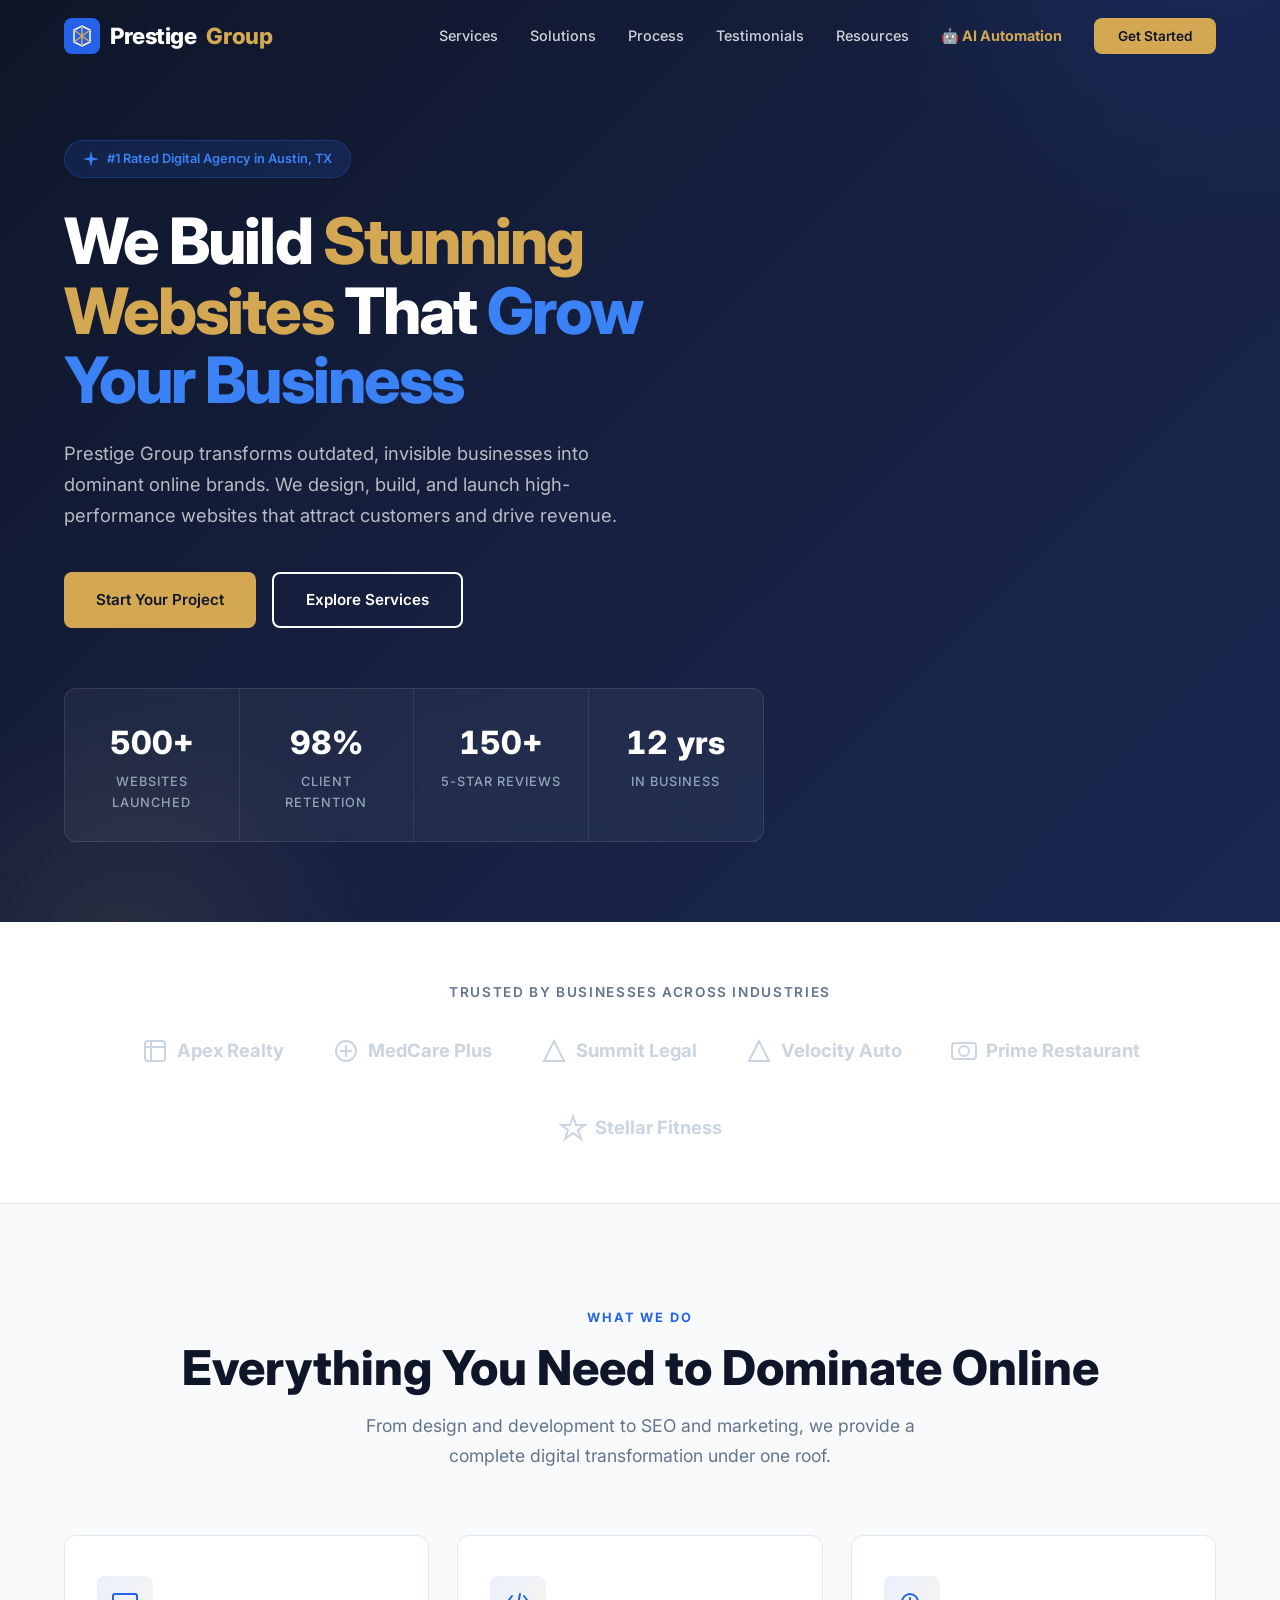
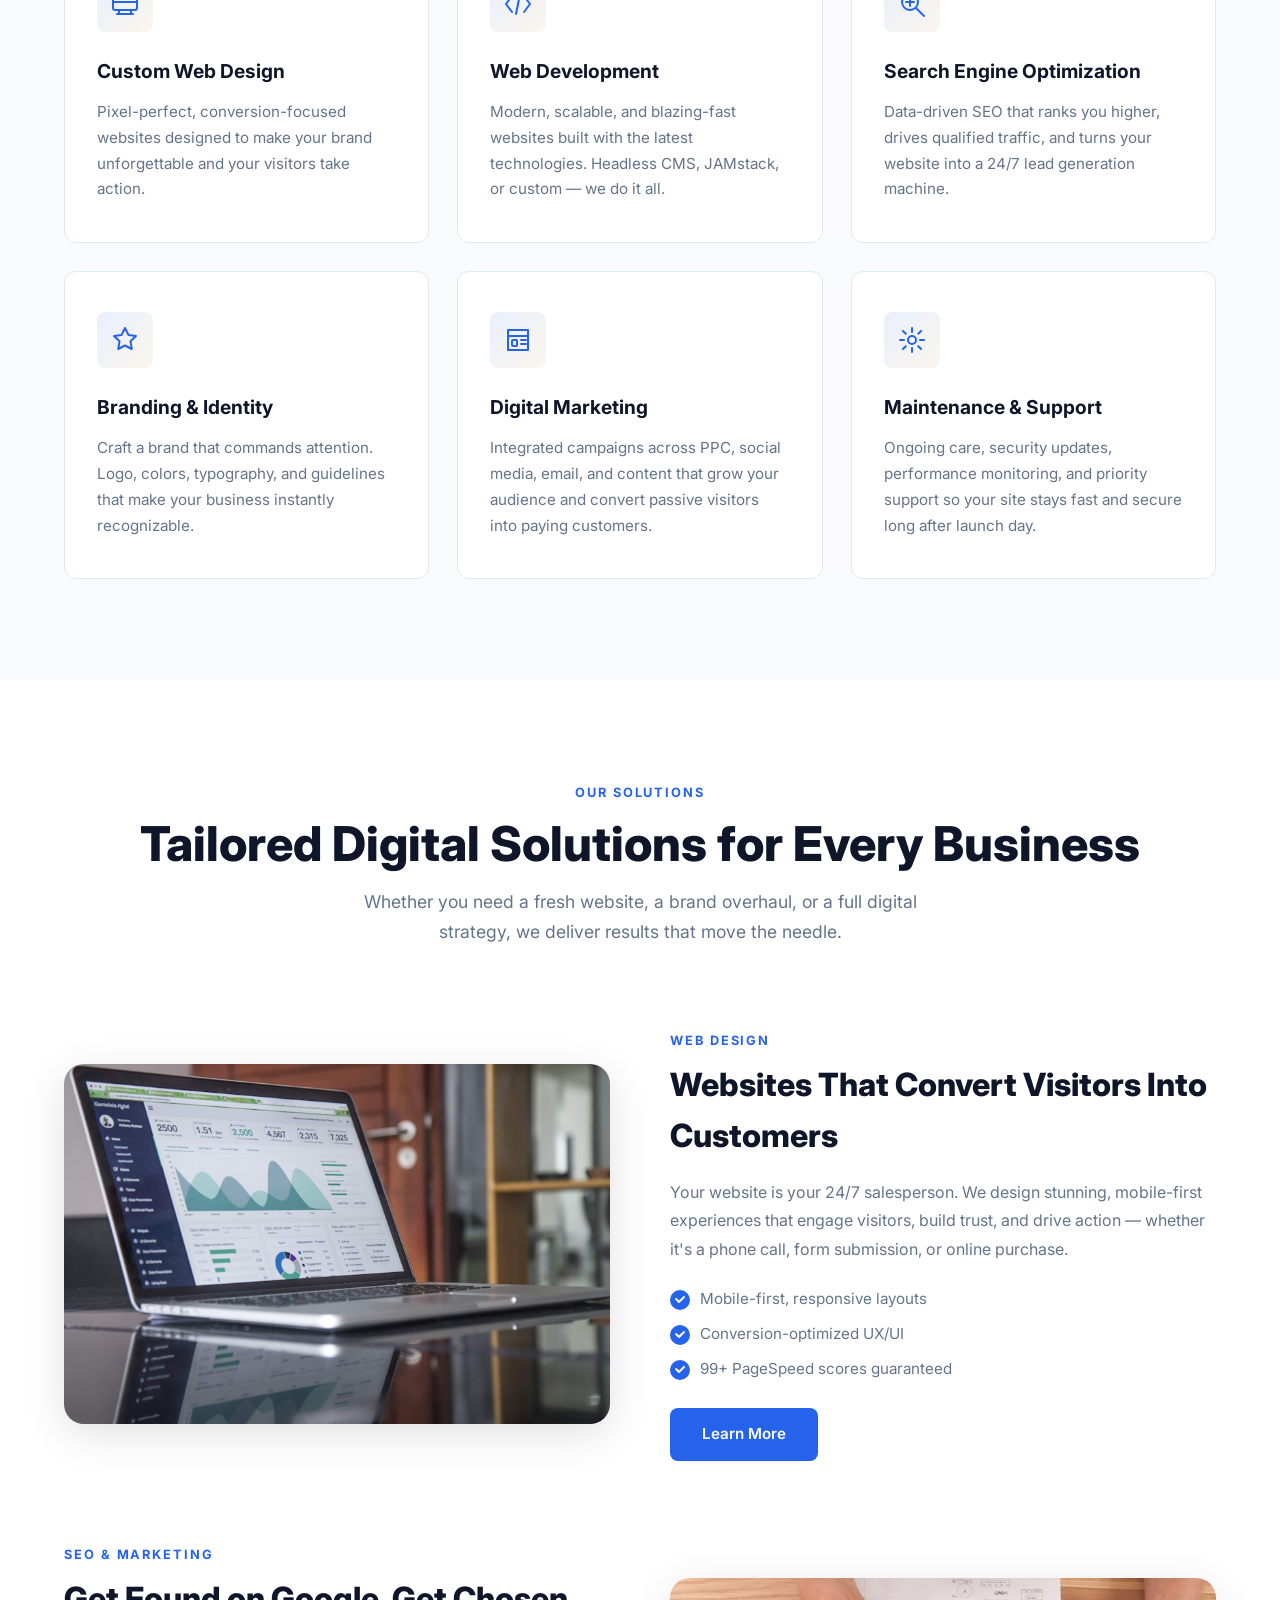
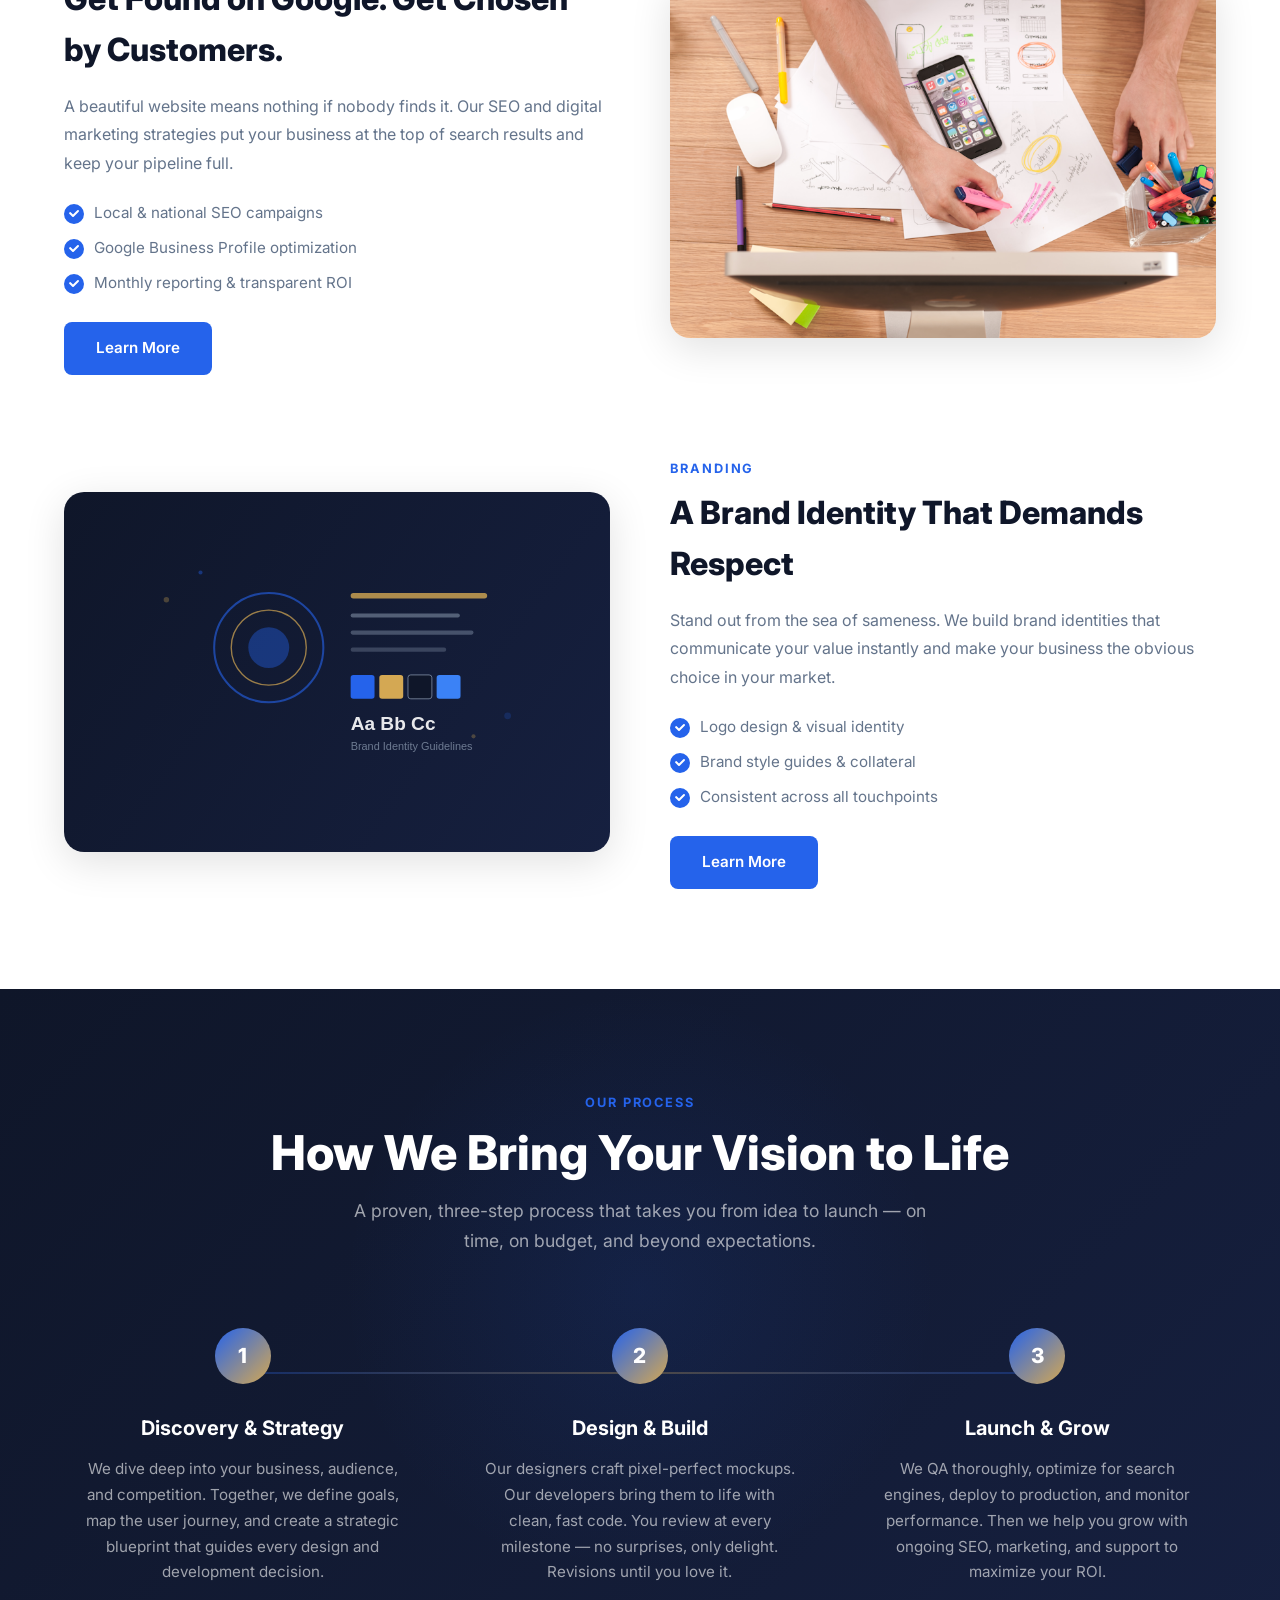
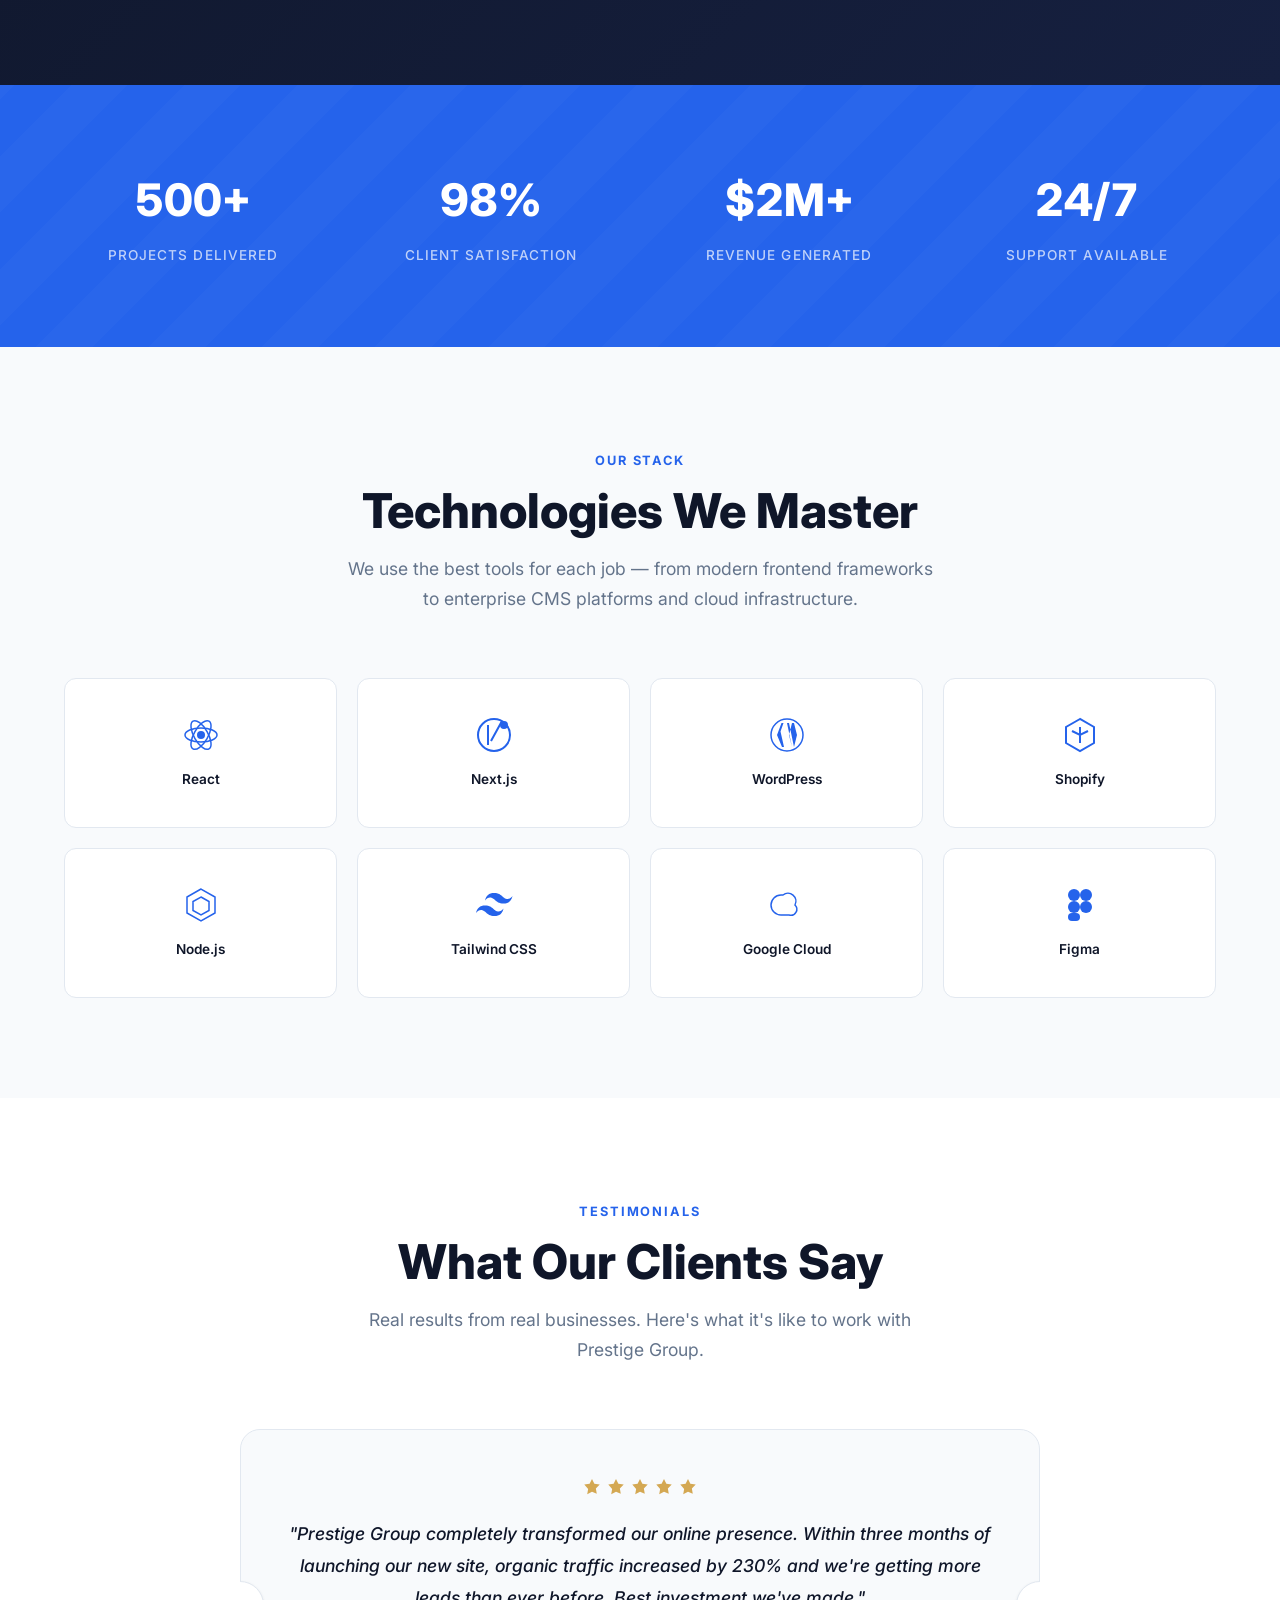
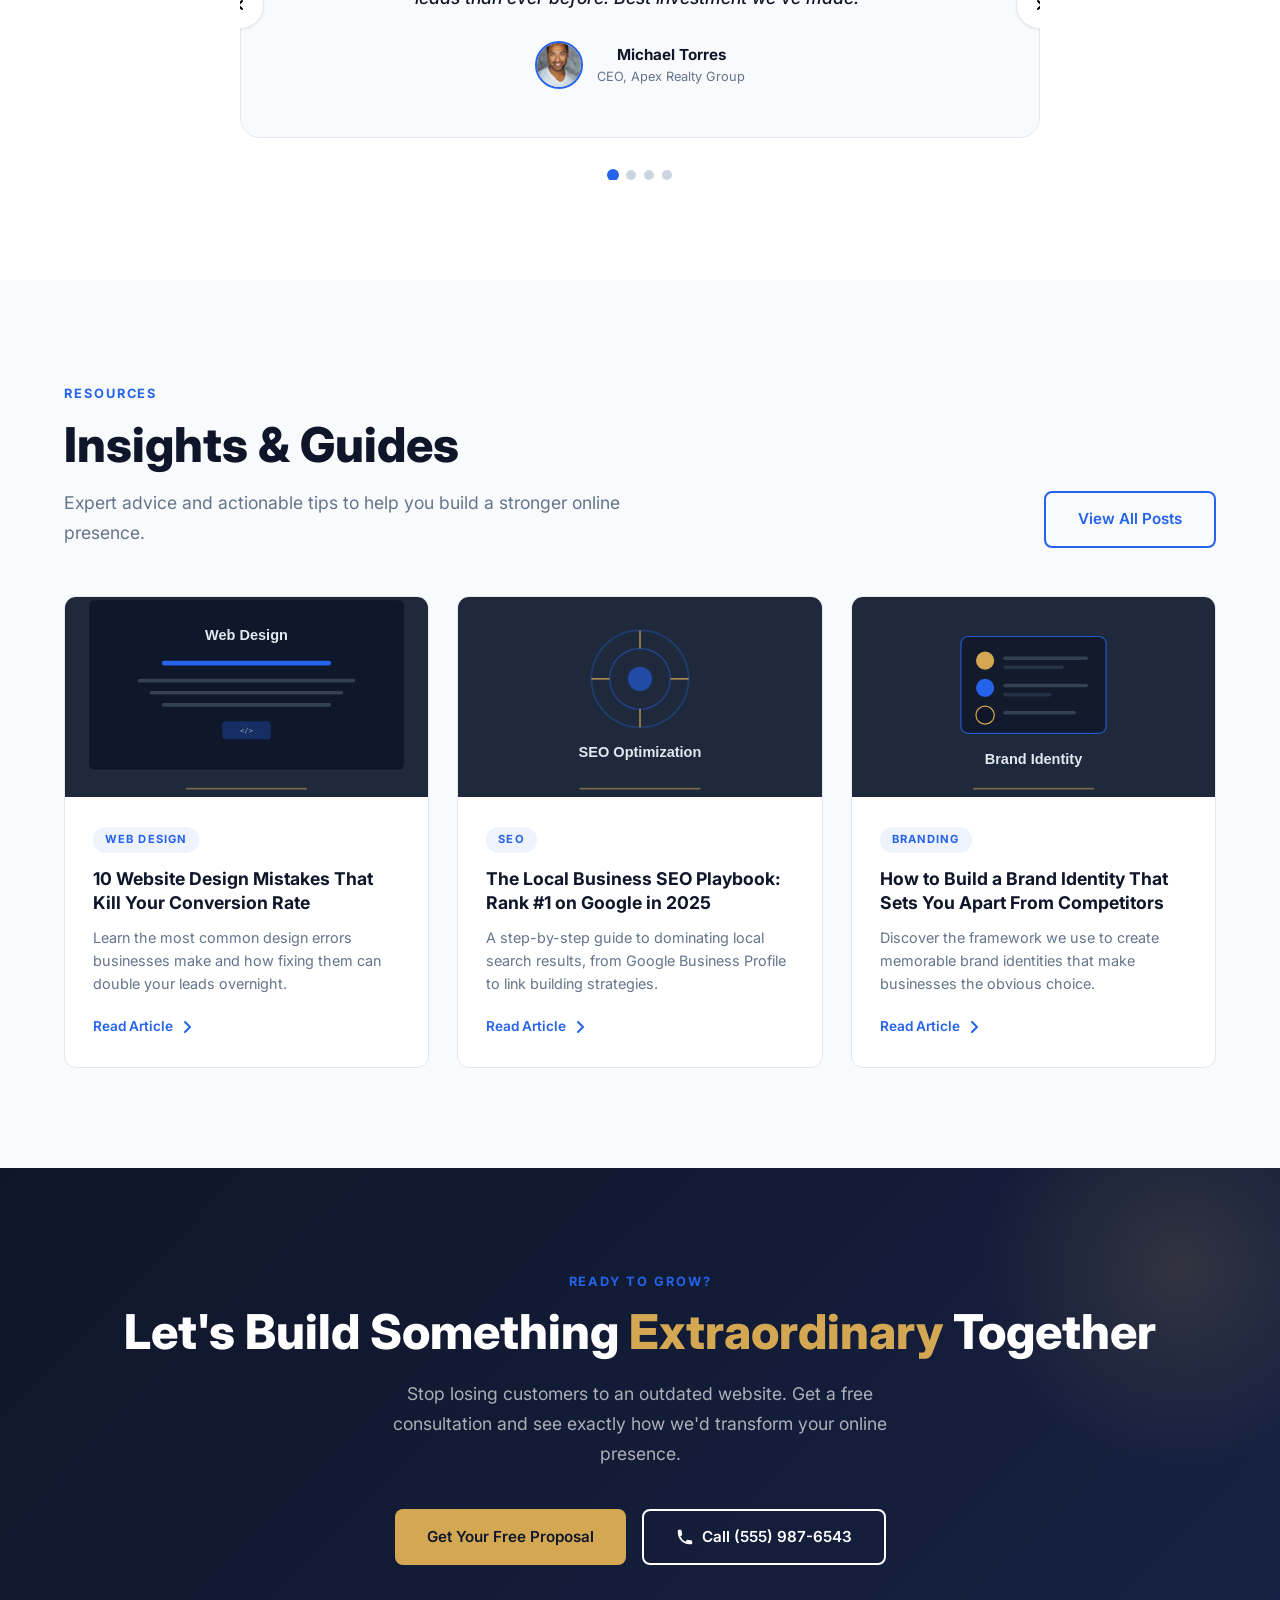
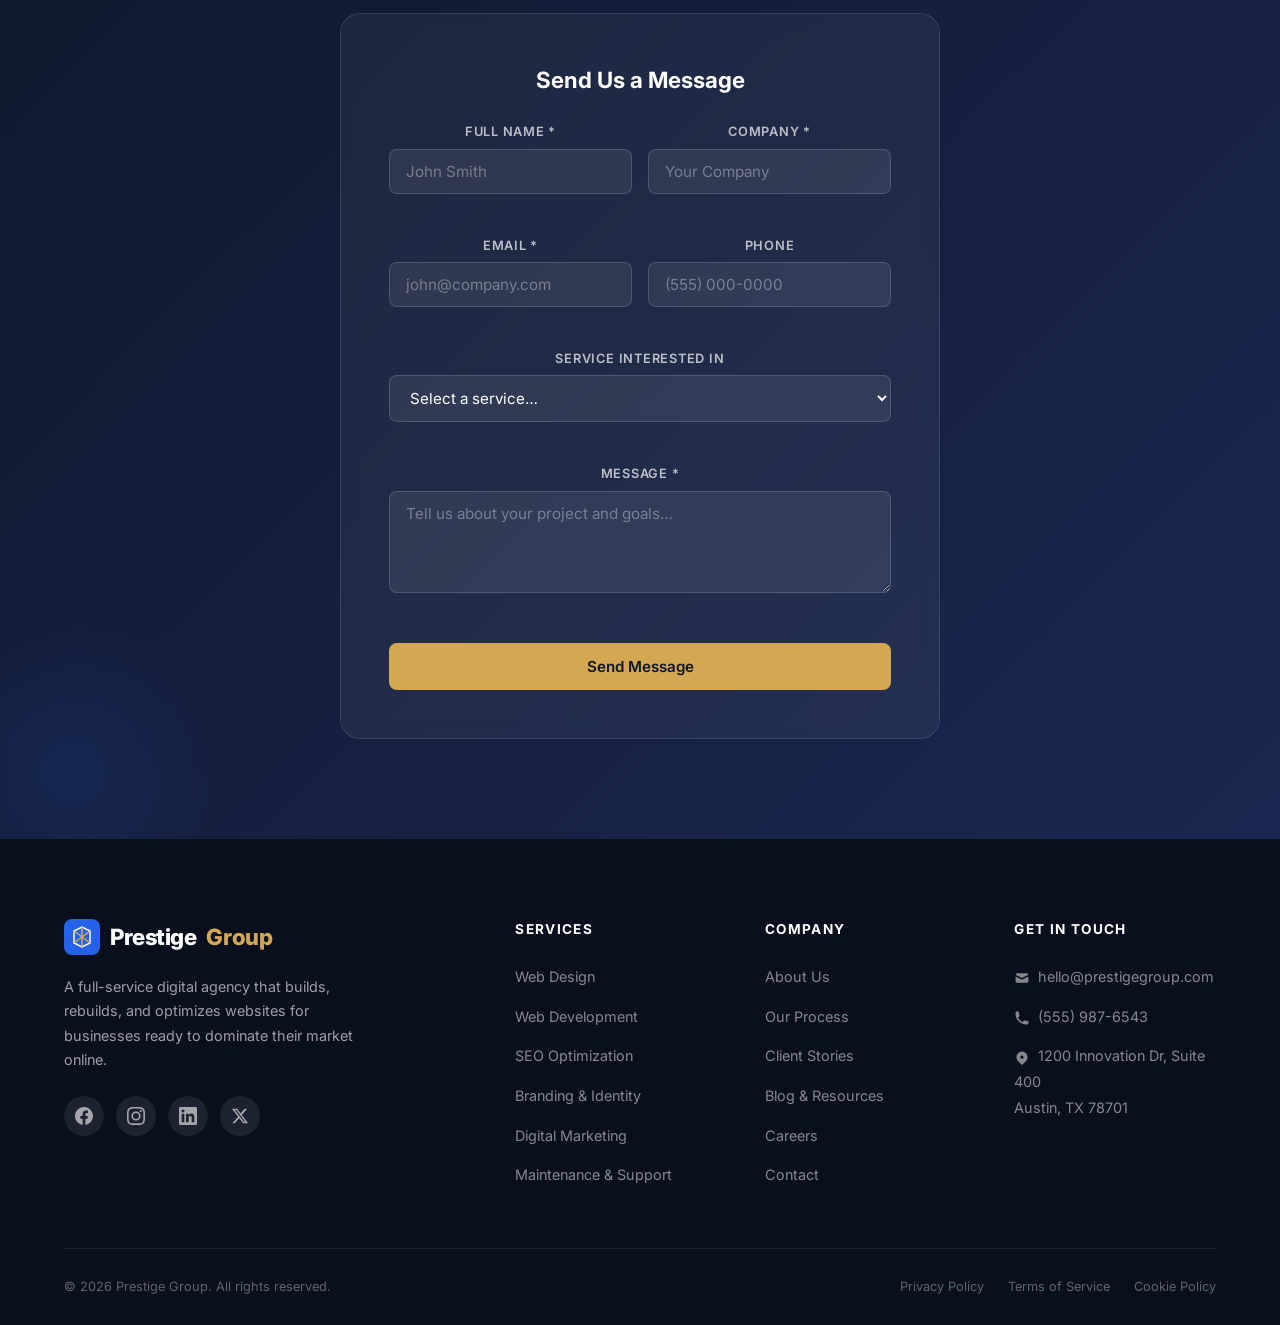
==== commit 2aded883: "feat: AI Automation services page + Print-on-Demand designs + outreach kit" ====
--- a/prestige-website/index.html
+++ b/prestige-website/index.html
@@ -369,6 +369,7 @@
         <li><a href="#how-it-works" class="nav-link">Process</a></li>
         <li><a href="#testimonials" class="nav-link">Testimonials</a></li>
         <li><a href="#resources" class="nav-link">Resources</a></li>
+        <li><a href="ai-automation.html" class="nav-link" style="color:#D4A853;font-weight:700;">🤖 AI Automation</a></li>
         <li><a href="#contact" class="nav-link nav-cta">Get Started</a></li>
       </ul>
 
